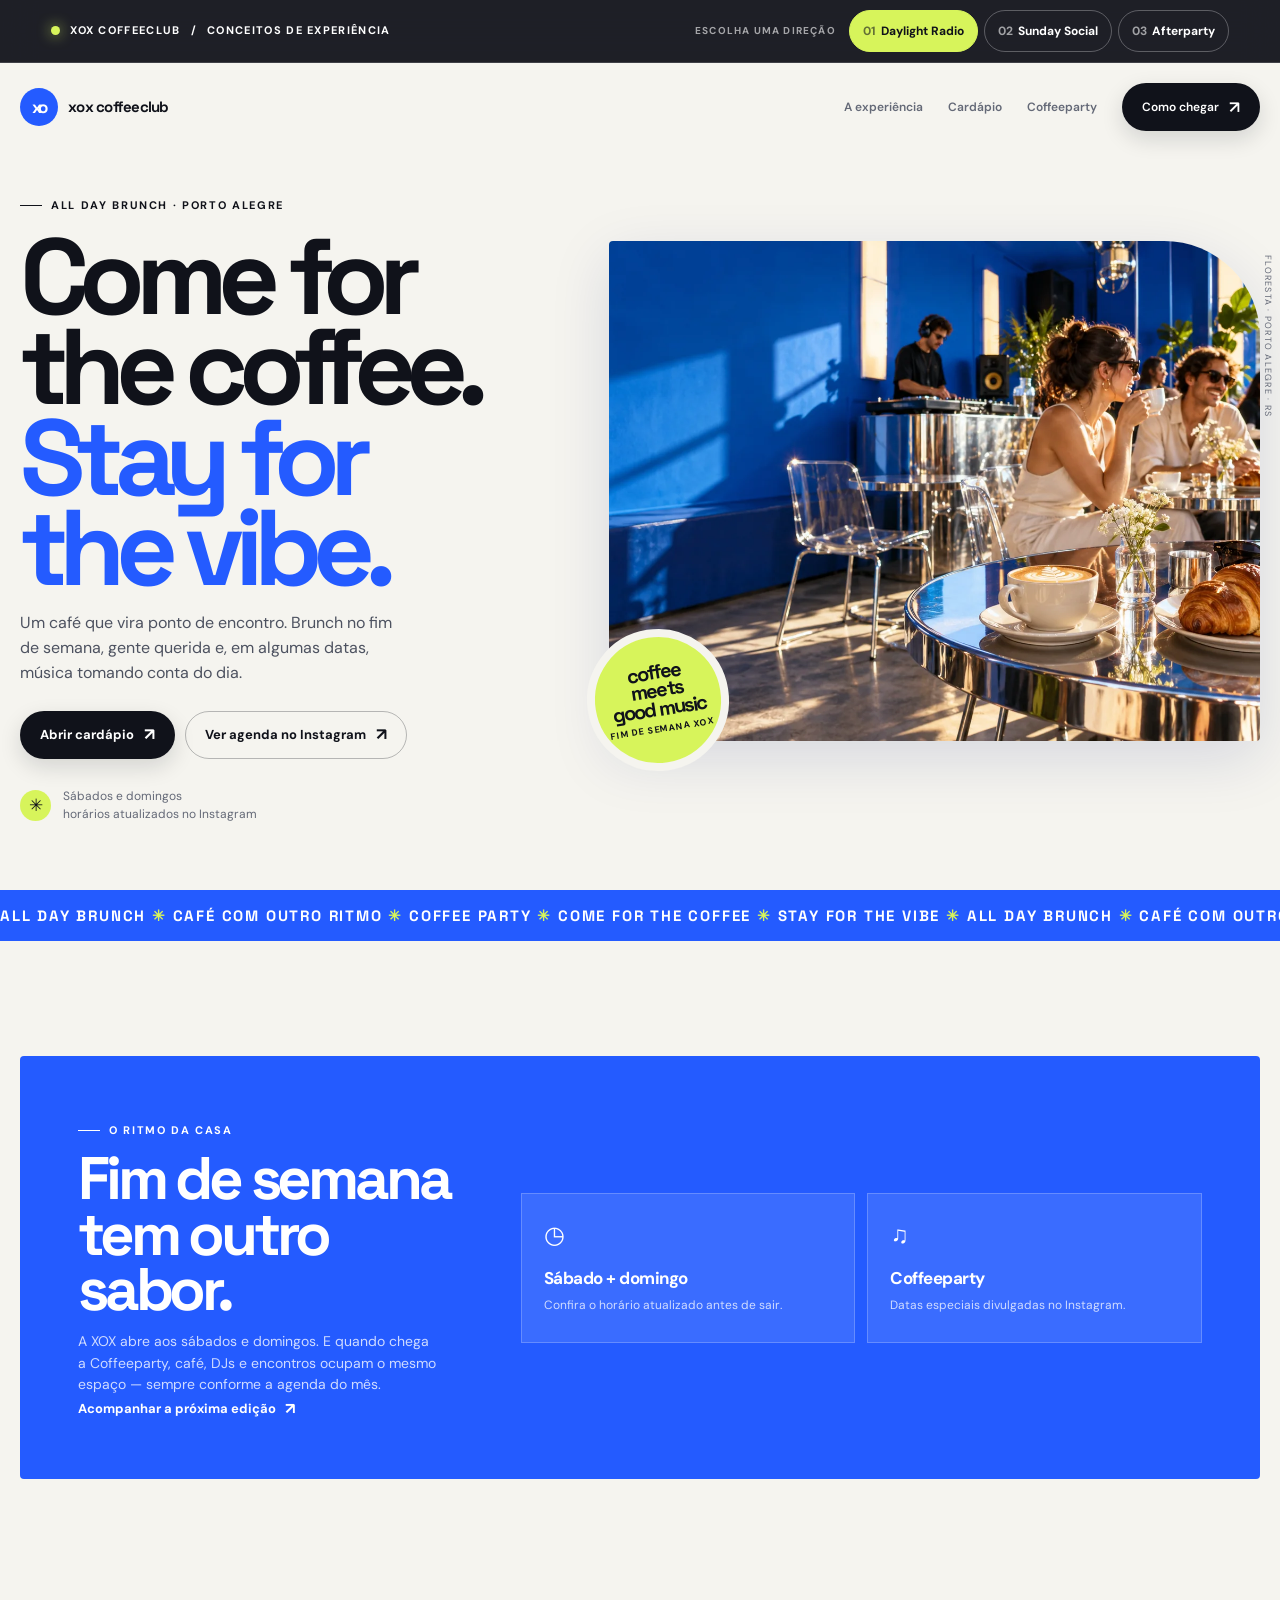
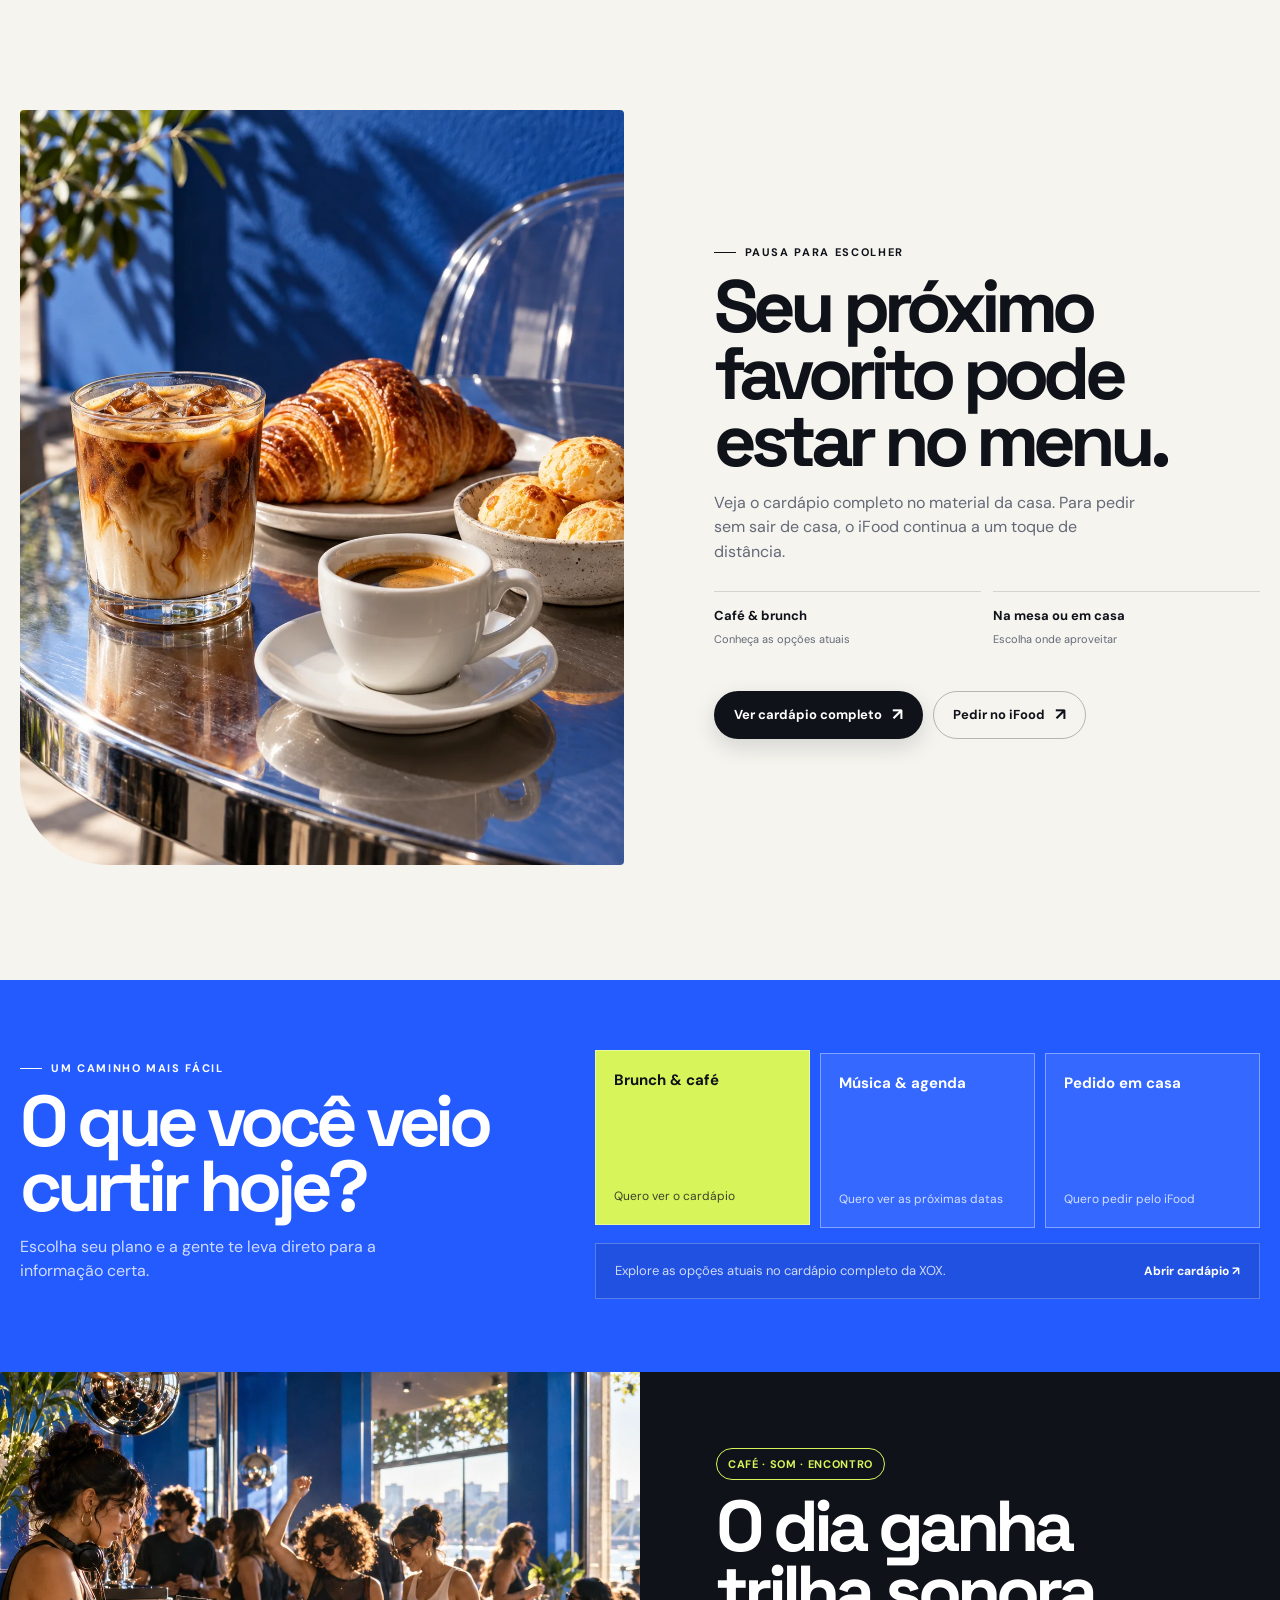
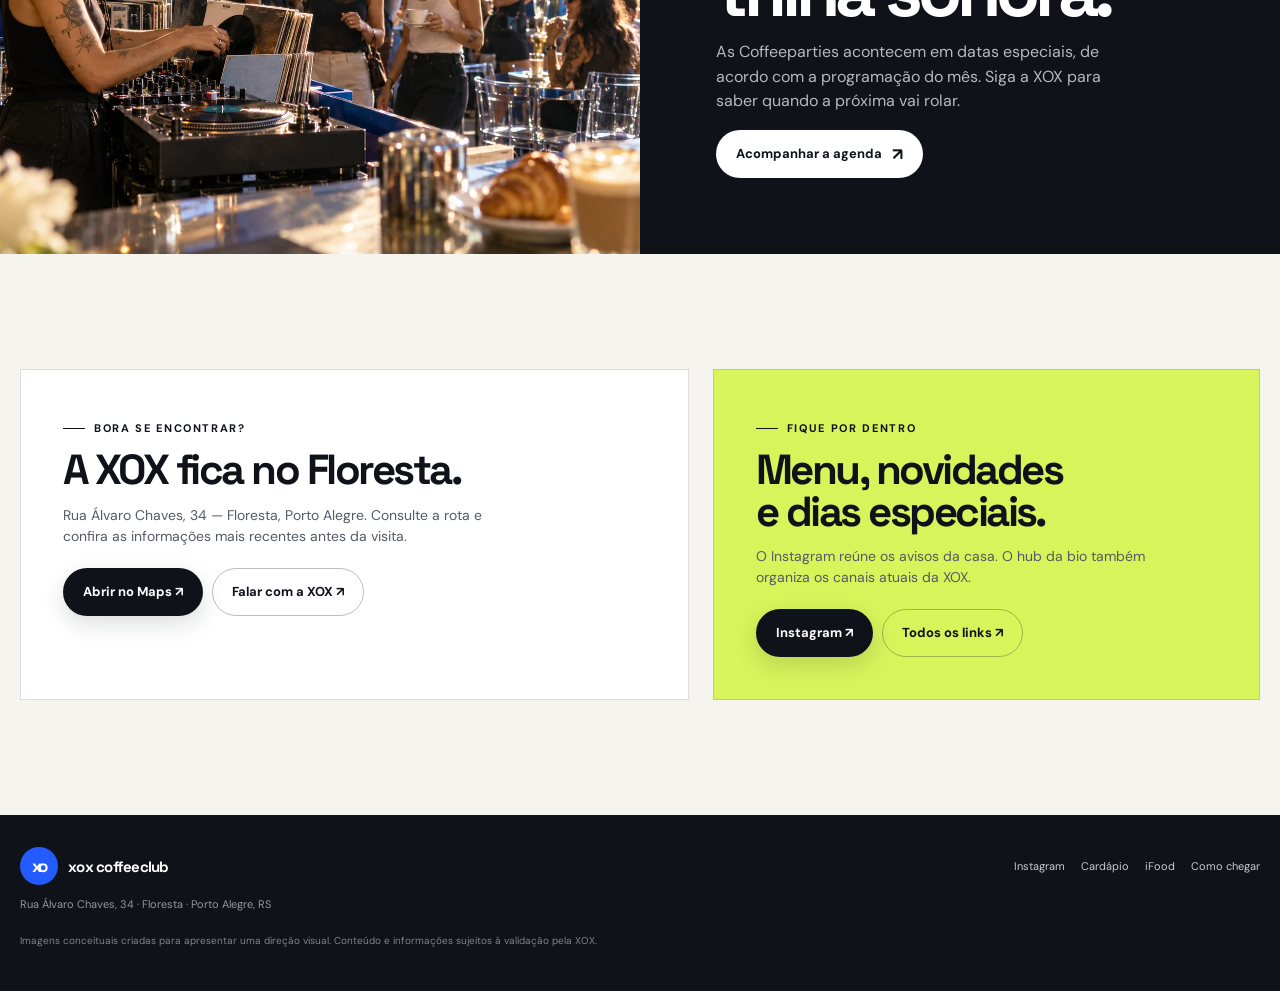
==== index.html @ 33d0fae4 "Build XOX Coffeeclub concept with three visual directions" ====
<!doctype html>
<html lang="pt-BR">
<head>
  <meta charset="utf-8">
  <meta name="viewport" content="width=device-width, initial-scale=1">
  <meta name="theme-color" content="#245bff">
  <meta name="description" content="XOX Coffeeclub — brunch de fim de semana, café e coffeeparties em Porto Alegre. Come for the coffee, stay for the vibe.">
  <title>XOX Coffeeclub — come for the coffee, stay for the vibe</title>
  <link rel="icon" href="assets/xox-mark.svg" type="image/svg+xml">
  <link rel="preconnect" href="https://fonts.googleapis.com">
  <link rel="preconnect" href="https://fonts.gstatic.com" crossorigin>
  <link href="https://fonts.googleapis.com/css2?family=Bebas+Neue&family=DM+Sans:wght@400;500;600;700&family=DM+Serif+Display:ital@0;1&family=Space+Grotesk:wght@400;500;600;700&display=swap" rel="stylesheet">
  <style>
    :root{color-scheme:light;--blue:#245bff;--blue-deep:#102c9f;--ink:#10121a;--paper:#f5f4ef;--white:#fff;--chrome:#c9cdd5;--lime:#d7f45b;--coral:#ff765e;--muted:#646977;--line:rgba(16,18,26,.14);--sans:"DM Sans",Arial,sans-serif;--display:"Space Grotesk",Arial,sans-serif;--serif:"DM Serif Display",Georgia,serif;--poster:"Bebas Neue",Impact,sans-serif;--ease:cubic-bezier(.2,.72,.2,1);--shadow:0 18px 60px rgba(14,34,113,.13)}
    *{box-sizing:border-box}html{scroll-behavior:smooth;scroll-padding-top:88px}body{margin:0;background:var(--paper);color:var(--ink);font-family:var(--sans);font-size:16px;line-height:1.55}a{color:inherit}button{font:inherit}img{display:block;max-width:100%}a,button{-webkit-tap-highlight-color:transparent}a:focus-visible,button:focus-visible{outline:3px solid var(--coral);outline-offset:4px}::selection{background:var(--lime);color:var(--ink)}
    .skip-link{position:fixed;z-index:1000;left:12px;top:12px;padding:12px 16px;background:var(--ink);color:#fff;transform:translateY(-160%)}.skip-link:focus{transform:none}
    .concept-bar{position:sticky;z-index:50;top:0;display:flex;align-items:center;justify-content:space-between;gap:12px;padding:10px clamp(14px,4vw,52px);background:rgba(16,18,26,.94);color:#fff;backdrop-filter:blur(16px);border-bottom:1px solid rgba(255,255,255,.15)}.concept-id{display:flex;align-items:center;gap:10px;font-size:11px;font-weight:700;letter-spacing:.12em;text-transform:uppercase;white-space:nowrap}.concept-dot{width:9px;height:9px;border-radius:50%;background:var(--lime);box-shadow:0 0 14px rgba(215,244,91,.8)}.switcher{display:flex;align-items:center;gap:6px}.switcher-label{margin-right:7px;color:rgba(255,255,255,.6);font-size:10px;font-weight:700;letter-spacing:.12em;text-transform:uppercase}.switcher button{min-height:42px;padding:0 13px;border:1px solid rgba(255,255,255,.28);border-radius:999px;background:transparent;color:#fff;font-size:12px;font-weight:700;cursor:pointer;transition:background .18s var(--ease),color .18s var(--ease),border-color .18s var(--ease),transform .18s var(--ease)}.switcher button:hover{transform:translateY(-1px);border-color:#fff}.switcher button[aria-pressed="true"]{background:var(--lime);border-color:var(--lime);color:var(--ink)}.switcher button .key{opacity:.58;margin-right:5px;font-variant-numeric:tabular-nums}.design-status{position:absolute;width:1px;height:1px;padding:0;margin:-1px;overflow:hidden;clip:rect(0,0,0,0);white-space:nowrap;border:0}
    .design{min-height:100vh;animation:designIn .48s var(--ease) both}.design[hidden]{display:none}.design.is-leaving{opacity:0;transform:translateY(8px);transition:opacity .16s ease,transform .16s ease}@keyframes designIn{from{opacity:0;transform:translateY(9px)}to{opacity:1;transform:translateY(0)}}
    .wrap{width:min(1240px,100% - 36px);margin-inline:auto}.eyebrow{display:inline-flex;align-items:center;gap:9px;font-size:11px;font-weight:700;letter-spacing:.15em;text-transform:uppercase}.eyebrow::before{content:"";width:22px;height:1px;background:currentColor}.pill{display:inline-flex;align-items:center;gap:8px;min-height:32px;padding:6px 11px;border:1px solid currentColor;border-radius:99px;font-size:11px;font-weight:700;letter-spacing:.06em;text-transform:uppercase}.btn{display:inline-flex;align-items:center;justify-content:center;gap:10px;min-height:48px;padding:0 19px;border:1px solid transparent;border-radius:99px;text-decoration:none;font-size:13px;font-weight:700;transition:transform .2s var(--ease),background .2s var(--ease),color .2s var(--ease),box-shadow .2s var(--ease)}.btn:hover{transform:translateY(-2px)}.btn-primary{background:var(--ink);color:#fff;box-shadow:0 8px 22px rgba(16,18,26,.14)}.btn-primary:hover{background:var(--blue);box-shadow:0 12px 26px rgba(36,91,255,.24)}.btn-light{background:var(--white);color:var(--ink)}.btn-outline{border-color:rgba(16,18,26,.28);background:transparent;color:var(--ink)}.arrow{font-size:17px;line-height:1;transition:transform .2s var(--ease)}.btn:hover .arrow{transform:translateX(4px)}.section-pad{padding-block:clamp(62px,9vw,116px)}.section-head{display:flex;align-items:end;justify-content:space-between;gap:24px;margin-bottom:30px}.section-head h2{max-width:720px;margin:10px 0 0;font-family:var(--display);font-size:clamp(34px,6vw,68px);line-height:.98;letter-spacing:-.06em}.section-head p{max-width:340px;margin:0;color:var(--muted);font-size:14px}.text-link{display:inline-flex;align-items:center;gap:9px;text-decoration:none;font-size:13px;font-weight:700}.text-link::after{content:"↗";font-size:16px;transition:transform .2s var(--ease)}.text-link:hover::after{transform:translate(2px,-2px)}
    /* Direction 01 — Daylight Radio: cobalt, editorial grid, light-as-stage. */
    .v1{--local-blue:#245bff;background:var(--paper)}.v1 .site-header{display:flex;align-items:center;justify-content:space-between;padding:20px 0}.brand-lockup{display:flex;align-items:center;gap:10px;text-decoration:none}.brand-symbol{display:grid;place-items:center;width:38px;height:38px;border-radius:50%;background:var(--blue);color:white;font-family:var(--display);font-size:17px;font-weight:700;letter-spacing:-.12em}.brand-name{font-family:var(--display);font-size:15px;font-weight:700;letter-spacing:-.05em}.site-nav{display:flex;align-items:center;gap:25px}.site-nav a{font-size:12px;font-weight:600;text-decoration:none;color:var(--muted)}.site-nav a:hover{color:var(--blue)}.site-nav .btn{color:white}.v1 .hero{display:grid;grid-template-columns:.88fr 1.12fr;align-items:center;gap:38px;padding:38px 0 66px}.v1 .hero-copy{position:relative;z-index:1}.v1 .hero h1{max-width:650px;margin:18px 0;font-family:var(--display);font-size:clamp(56px,8.4vw,112px);font-weight:700;line-height:.84;letter-spacing:-.09em}.v1 .hero h1 em{font-style:normal;color:var(--blue)}.v1 .hero-copy>p{max-width:390px;color:#4d5260;font-size:16px}.hero-actions{display:flex;flex-wrap:wrap;gap:10px;margin-top:25px}.hero-note{display:flex;align-items:center;gap:12px;margin-top:28px;color:var(--muted);font-size:12px}.hero-note .note-mark{display:grid;place-items:center;width:31px;height:31px;border-radius:50%;background:var(--lime);color:var(--ink);font-size:17px}.v1 .hero-visual{position:relative;min-height:530px}.v1 .hero-photo{position:absolute;inset:0 0 30px 22px;width:calc(100% - 22px);height:calc(100% - 30px);object-fit:cover;border-radius:4px 96px 4px 4px;box-shadow:var(--shadow)}.hero-stamp{position:absolute;left:0;bottom:0;display:grid;place-content:center;width:142px;height:142px;border:8px solid var(--paper);border-radius:50%;background:var(--lime);color:var(--ink);text-align:center;transform:rotate(-9deg)}.hero-stamp b{font-family:var(--display);font-size:20px;line-height:.92;letter-spacing:-.08em}.hero-stamp span{margin-top:5px;font-size:9px;font-weight:700;letter-spacing:.1em;text-transform:uppercase}.side-caption{position:absolute;right:-14px;top:14px;writing-mode:vertical-rl;color:var(--muted);font-size:9px;letter-spacing:.14em;text-transform:uppercase}.ticker{overflow:hidden;background:var(--blue);color:white}.ticker-track{display:flex;width:max-content;gap:28px;padding:14px 0;animation:ticker 28s linear infinite}.ticker-track span{font-family:var(--display);font-size:15px;font-weight:700;letter-spacing:.12em;text-transform:uppercase}.ticker-track i{color:var(--lime);font-style:normal}@keyframes ticker{to{transform:translateX(-50%)}}
    .v1 .weekend{display:grid;grid-template-columns:.75fr 1.25fr;gap:34px;align-items:center;background:var(--blue);color:#fff;border-radius:4px;padding:clamp(25px,5vw,58px)}.weekend h2{margin:12px 0;font-family:var(--display);font-size:clamp(34px,5vw,60px);line-height:.92;letter-spacing:-.07em}.weekend p{max-width:360px;margin-bottom:0;color:rgba(255,255,255,.78);font-size:14px}.weekend-info{display:grid;grid-template-columns:1fr 1fr;gap:12px}.info-tile{min-height:150px;padding:22px;background:rgba(255,255,255,.1);border:1px solid rgba(255,255,255,.22)}.info-tile .tile-icon{font-size:24px}.info-tile h3{margin:12px 0 5px;font-size:17px;letter-spacing:-.03em}.info-tile p{margin:0;color:rgba(255,255,255,.76);font-size:12px}.v1 .menu-feature{display:grid;grid-template-columns:1.05fr .95fr;gap:clamp(28px,7vw,90px);align-items:center}.menu-photo{width:100%;aspect-ratio:4/5;object-fit:cover;border-radius:4px 4px 4px 88px}.menu-copy h2{margin:12px 0;font-family:var(--display);font-size:clamp(40px,6vw,74px);line-height:.91;letter-spacing:-.08em}.menu-copy>p{max-width:435px;color:var(--muted)}.menu-points{display:grid;grid-template-columns:1fr 1fr;gap:12px;margin:26px 0}.menu-point{padding:14px 0;border-top:1px solid var(--line)}.menu-point b{display:block;font-size:13px}.menu-point span{font-size:11px;color:var(--muted)}.v1 .party-band{display:grid;grid-template-columns:1fr 1fr;background:var(--ink);color:#fff}.party-band img{width:100%;height:100%;min-height:380px;object-fit:cover}.party-copy{padding:clamp(28px,6vw,76px);align-self:center}.party-copy h2{margin:14px 0;font-family:var(--display);font-size:clamp(40px,6vw,72px);line-height:.9;letter-spacing:-.07em}.party-copy p{max-width:400px;color:rgba(255,255,255,.7)}.party-copy .pill{color:var(--lime)}.visit-block{display:grid;grid-template-columns:1.1fr .9fr;gap:24px;align-items:stretch}.visit-card{padding:clamp(24px,4vw,42px);background:#fff;border:1px solid var(--line)}.visit-card.blue{background:var(--lime)}.visit-card h3{margin:12px 0;font-family:var(--display);font-size:clamp(28px,4vw,42px);line-height:.98;letter-spacing:-.06em}.visit-card p{max-width:440px;color:#555a66;font-size:14px}.visit-actions{display:flex;flex-wrap:wrap;gap:9px;margin-top:20px}.v1 .footer{padding:32px 0;background:var(--ink);color:#fff}.footer-row{display:flex;align-items:center;justify-content:space-between;gap:18px}.footer-meta{color:rgba(255,255,255,.56);font-size:11px}.footer-links{display:flex;flex-wrap:wrap;gap:16px}.footer-links a{font-size:11px;color:rgba(255,255,255,.78);text-decoration:none}.concept-note{margin-top:20px;color:rgba(255,255,255,.48);font-size:10px}
    /* Direction 02 — Sunday Social: soft editorial journal, hospitality first. */
    .v2{background:#f7f3e9;color:#201b17}.v2 .site-header{display:flex;align-items:center;justify-content:space-between;padding:20px 0;border-bottom:1px solid rgba(32,27,23,.17)}.v2 .brand-symbol{border-radius:10px;background:#e3e5ff;color:#233bb5}.v2 .brand-name{font-family:var(--serif);font-size:19px;font-weight:400;letter-spacing:-.03em}.v2 .site-nav a{color:#635d55}.v2 .site-nav .btn{color:#fff}.v2 .hero{position:relative;display:grid;grid-template-columns:.72fr 1.28fr;gap:35px;align-items:center;padding:54px 0 85px}.v2 .hero h1{max-width:570px;margin:18px 0;font-family:var(--serif);font-size:clamp(57px,8vw,106px);font-weight:400;line-height:.88;letter-spacing:-.065em}.v2 .hero h1 em{color:#3159e8;font-weight:400}.v2 .hero-copy>p{max-width:360px;color:#645f59;font-size:15px}.v2 .hero-visual{position:relative;padding:0 14px 20px 0}.v2 .hero-photo{width:100%;height:min(60vw,610px);min-height:390px;object-fit:cover;border-radius:48% 48% 3px 3px}.v2 .hero-stamp{left:auto;right:-5px;bottom:0;width:128px;height:128px;border:7px solid #f7f3e9;background:#ffad83;transform:rotate(8deg)}.v2 .side-caption{right:auto;left:-17px;top:70px;color:#615c57}.v2 .hero-note .note-mark{background:#d9e3ff}.v2 .journal-rule{border-top:1px solid rgba(32,27,23,.17);border-bottom:1px solid rgba(32,27,23,.17);padding:14px 0;color:#5b554d;font-family:var(--serif);font-size:18px;text-align:center}.v2 .journal-rule em{color:#3159e8}.v2 .weekend{position:relative;display:grid;grid-template-columns:.8fr 1.2fr;gap:30px;align-items:start;background:#e3e5ff;color:#201b17;border-radius:160px 4px 4px 4px;padding:clamp(30px,5vw,60px)}.v2 .weekend h2{margin:13px 0;font-family:var(--serif);font-size:clamp(36px,5vw,57px);font-weight:400;line-height:.96;letter-spacing:-.06em}.v2 .weekend p{max-width:350px;color:#5e5a67}.v2 .weekend-info{gap:0}.v2 .info-tile{min-height:144px;background:transparent;border:0;border-left:1px solid rgba(32,27,23,.2);border-radius:0}.v2 .info-tile h3{font-family:var(--serif);font-size:20px;font-weight:400}.v2 .info-tile p{color:#5e5a67}.v2 .menu-feature{display:grid;grid-template-columns:.85fr 1.15fr;gap:clamp(28px,7vw,100px);align-items:center}.v2 .menu-photo{order:2;aspect-ratio:1/1;border-radius:50% 50% 4px 4px}.v2 .menu-copy{order:1}.v2 .menu-copy h2{font-family:var(--serif);font-size:clamp(45px,6vw,76px);font-weight:400;line-height:.94;letter-spacing:-.07em}.v2 .menu-point{border-color:rgba(32,27,23,.2)}.v2 .party-band{display:grid;grid-template-columns:1.1fr .9fr;background:#ffd7c3;color:#201b17}.v2 .party-band img{min-height:390px}.v2 .party-copy{padding:clamp(28px,6vw,68px);align-self:center}.v2 .party-copy h2{font-family:var(--serif);font-size:clamp(42px,6vw,70px);font-weight:400;line-height:.91;letter-spacing:-.07em}.v2 .party-copy p{color:#5e524b}.v2 .party-copy .pill{color:#20202a}.v2 .visit-card{background:#fffdf8;border-radius:3px 80px 3px 3px}.v2 .visit-card.blue{background:#dce6ff;border-radius:80px 3px 3px 3px}.v2 .visit-card h3{font-family:var(--serif);font-size:clamp(31px,4vw,45px);font-weight:400;line-height:.98}.v2 .visit-card p{color:#625e58}.v2 .btn-primary{background:#243fbf}.v2 .btn-primary:hover{background:#172d98}.v2 .footer{padding:32px 0;background:#201b17;color:#fff}
    /* Direction 03 — Coffee Afterparty: oversized type, poster grid, chrome night. */
    .v3{background:#10121a;color:#f5f4ef}.v3 .site-header{display:flex;align-items:center;justify-content:space-between;padding:20px 0;border-bottom:1px solid rgba(255,255,255,.19)}.v3 .brand-symbol{background:var(--lime);color:var(--ink);border-radius:0;font-family:var(--poster);font-size:21px}.v3 .brand-name{font-family:var(--poster);font-size:20px;letter-spacing:.04em}.v3 .site-nav a{color:rgba(255,255,255,.65)}.v3 .site-nav .btn{color:#10121a}.v3 .btn-primary{background:var(--lime);color:var(--ink)}.v3 .btn-primary:hover{background:#fff}.v3 .btn-outline{color:#fff;border-color:rgba(255,255,255,.45)}.v3 .hero{position:relative;display:grid;grid-template-columns:1fr 1fr;min-height:670px;align-items:stretch;padding:42px 0 54px}.v3 .hero-copy{position:relative;z-index:2;display:flex;flex-direction:column;justify-content:center;padding:24px 0}.v3 .hero h1{max-width:740px;margin:18px -90px 16px 0;font-family:var(--poster);font-size:clamp(90px,15vw,198px);font-weight:400;line-height:.72;letter-spacing:-.035em}.v3 .hero h1 em{color:var(--lime);font-style:normal}.v3 .hero-copy>p{max-width:375px;color:rgba(255,255,255,.68)}.v3 .hero-visual{position:relative;min-height:540px}.v3 .hero-photo{position:absolute;inset:0;width:100%;height:100%;object-fit:cover;clip-path:polygon(14% 0,100% 0,100% 100%,0 87%)}.v3 .hero-stamp{left:auto;right:-4px;bottom:5px;width:132px;height:132px;border:7px solid var(--ink);border-radius:0;background:var(--coral);transform:rotate(8deg)}.v3 .hero-stamp b{font-family:var(--poster);font-size:25px;letter-spacing:.02em}.v3 .hero-note{color:rgba(255,255,255,.55)}.v3 .hero-note .note-mark{border-radius:0;background:var(--lime)}.v3 .side-caption{right:4px;color:rgba(255,255,255,.68)}.v3 .poster-strip{overflow:hidden;padding:12px 0;background:var(--lime);color:var(--ink);transform:rotate(-1deg) scale(1.01)}.v3 .poster-strip div{display:flex;align-items:center;justify-content:space-around;gap:24px;min-width:900px;font-family:var(--poster);font-size:21px;letter-spacing:.08em;text-transform:uppercase}.v3 .poster-strip span::after{content:"✳";margin-left:24px;color:var(--blue)}.v3 .weekend{display:grid;grid-template-columns:.8fr 1.2fr;gap:30px;align-items:start;border:1px solid rgba(255,255,255,.24);padding:clamp(25px,5vw,56px)}.v3 .weekend h2{margin:12px 0;font-family:var(--poster);font-size:clamp(47px,7vw,82px);line-height:.83;letter-spacing:.01em}.v3 .weekend p{max-width:360px;color:rgba(255,255,255,.62)}.v3 .weekend-info{gap:0}.v3 .info-tile{background:transparent;border:0;border-left:1px solid rgba(255,255,255,.25);border-radius:0}.v3 .info-tile h3{font-family:var(--poster);font-size:25px;letter-spacing:.03em}.v3 .info-tile p{color:rgba(255,255,255,.58)}.v3 .section-head p{color:rgba(255,255,255,.58)}.v3 .section-head h2{font-family:var(--poster);font-size:clamp(48px,8vw,92px);font-weight:400;line-height:.84;letter-spacing:.01em}.v3 .menu-feature{display:grid;grid-template-columns:1fr 1fr;gap:30px;align-items:center}.v3 .menu-photo{aspect-ratio:1/1;object-fit:cover;border:1px solid rgba(255,255,255,.25);border-radius:0}.v3 .menu-copy h2{font-family:var(--poster);font-size:clamp(55px,8vw,96px);font-weight:400;line-height:.82;letter-spacing:.01em}.v3 .menu-copy>p{color:rgba(255,255,255,.62)}.v3 .menu-point{border-color:rgba(255,255,255,.22)}.v3 .menu-point span{color:rgba(255,255,255,.5)}.v3 .party-band{display:grid;grid-template-columns:1fr 1fr;border-block:1px solid rgba(255,255,255,.22);background:#181b25}.v3 .party-band img{min-height:420px}.v3 .party-copy h2{font-family:var(--poster);font-size:clamp(56px,8vw,96px);font-weight:400;line-height:.8;letter-spacing:.01em}.v3 .party-copy p{color:rgba(255,255,255,.62)}.v3 .party-copy .pill{color:var(--lime)}.v3 .visit-card{background:#1a1d27;border:1px solid rgba(255,255,255,.25)}.v3 .visit-card.blue{background:var(--blue);border-color:var(--blue)}.v3 .visit-card h3{font-family:var(--poster);font-size:clamp(38px,5vw,58px);font-weight:400;line-height:.85;letter-spacing:.01em}.v3 .visit-card p{color:rgba(255,255,255,.7)}.v3 .footer{padding:32px 0;background:#08090d;color:#fff}
    .experience{position:relative;overflow:hidden;background:var(--blue);color:#fff}.experience-inner{display:grid;grid-template-columns:.9fr 1.1fr;gap:30px;align-items:center;padding:clamp(35px,6vw,72px) 0}.experience h2{margin:12px 0;font-family:var(--display);font-size:clamp(38px,6vw,72px);line-height:.9;letter-spacing:-.07em}.experience p{max-width:400px;color:rgba(255,255,255,.78)}.experience-options{display:grid;grid-template-columns:repeat(3,1fr);gap:10px}.experience-option{display:flex;flex-direction:column;justify-content:space-between;min-height:175px;padding:18px;border:1px solid rgba(255,255,255,.38);background:rgba(255,255,255,.08);color:#fff;text-align:left;cursor:pointer;transition:background .18s ease,transform .18s ease}.experience-option:hover,.experience-option[aria-pressed="true"]{background:var(--lime);color:var(--ink);transform:translateY(-3px)}.experience-option b{font-size:15px}.experience-option span{font-size:12px;opacity:.78}.experience-result{display:flex;align-items:center;justify-content:space-between;gap:18px;grid-column:1/-1;margin-top:5px;padding:17px 19px;background:rgba(16,18,26,.13);border:1px solid rgba(255,255,255,.25)}.experience-result p{margin:0;font-size:13px}.experience-result a{flex:none;color:#fff;font-size:12px;font-weight:700;text-decoration:none}.experience-result a:hover{text-decoration:underline}.v2 .experience{background:#e3e5ff;color:#201b17}.v2 .experience p{color:#5e5a67}.v2 .experience-option{border-color:rgba(32,27,23,.25);background:rgba(255,255,255,.34);color:#201b17}.v2 .experience-option:hover,.v2 .experience-option[aria-pressed="true"]{background:#3159e8;color:#fff}.v2 .experience-result{background:rgba(49,89,232,.08);border-color:rgba(32,27,23,.18)}.v2 .experience-result a{color:#243fbf}.v3 .experience{background:#245bff}.v3 .experience h2{font-family:var(--poster);font-size:clamp(50px,8vw,90px);font-weight:400;line-height:.84;letter-spacing:.01em}.v3 .experience-option{border-radius:0}.v3 .experience-option b{font-family:var(--poster);font-size:21px;font-weight:400;letter-spacing:.04em}
    .v2 .section-head h2{font-family:var(--serif);font-weight:400;letter-spacing:-.05em}.v2 .eyebrow{letter-spacing:.11em}.v2 .footer-meta{color:rgba(255,255,255,.56)}
    @media(max-width:900px){.v1 .hero,.v2 .hero{grid-template-columns:1fr 1fr;gap:20px}.v1 .hero-visual{min-height:440px}.v2 .hero-visual{min-height:420px}.v3 .hero{min-height:580px}.v3 .hero-visual{min-height:470px}.v3 .hero h1{font-size:clamp(82px,14vw,140px);margin-right:-65px}.experience-inner{grid-template-columns:1fr}.experience-options{max-width:760px}.visit-block{grid-template-columns:1fr 1fr}}
    @media(max-width:680px){.concept-bar{align-items:flex-start;flex-direction:column;padding:10px 14px;gap:8px}.concept-id{font-size:9px}.switcher{width:100%;justify-content:space-between;gap:5px}.switcher-label{display:none}.switcher button{flex:1;min-height:40px;padding:0 7px;font-size:11px}.switcher button .key{display:none}.wrap{width:min(100% - 30px,520px)}.site-header{gap:12px}.site-nav{gap:12px}.site-nav a:not(.btn){display:none}.site-nav .btn{min-height:42px;padding:0 13px;font-size:11px}.brand-symbol{width:34px;height:34px}.brand-name{font-size:13px}.v1 .hero,.v2 .hero{grid-template-columns:1fr;padding:30px 0 50px}.v1 .hero h1{font-size:clamp(63px,18vw,94px)}.v1 .hero-visual{min-height:360px}.v1 .hero-photo{left:12px;width:calc(100% - 12px);border-top-right-radius:70px}.v1 .hero-stamp{width:116px;height:116px}.v1 .hero-stamp b{font-size:17px}.v1 .side-caption{right:-4px}.hero-actions .btn{flex:1}.v2 .hero h1{font-size:clamp(65px,18vw,91px)}.v2 .hero-visual{min-height:350px;padding-right:6px}.v2 .hero-photo{height:350px;min-height:0}.v2 .side-caption{left:-8px}.section-head{align-items:flex-start;flex-direction:column;margin-bottom:23px}.section-head p{font-size:13px}.section-pad{padding-block:62px}.v1 .weekend,.v2 .weekend,.v3 .weekend{grid-template-columns:1fr;gap:20px;padding:26px}.weekend-info{grid-template-columns:1fr 1fr}.info-tile{min-height:136px;padding:15px}.info-tile h3{font-size:15px}.info-tile p{font-size:11px}.v2 .weekend{border-radius:64px 3px 3px 3px}.v1 .menu-feature,.v2 .menu-feature,.v3 .menu-feature{grid-template-columns:1fr;gap:24px}.v1 .menu-photo,.v2 .menu-photo,.v3 .menu-photo{order:0;width:100%;aspect-ratio:1.18/1;border-radius:4px 4px 4px 50px}.v2 .menu-photo{border-radius:50% 50% 4px 4px}.v1 .menu-copy,.v2 .menu-copy{order:1}.menu-points{gap:8px}.v1 .party-band,.v2 .party-band,.v3 .party-band{grid-template-columns:1fr}.party-band img{min-height:270px;max-height:340px;order:0}.party-copy{padding:28px 22px 36px}.visit-block{grid-template-columns:1fr}.visit-card{padding:24px}.experience-options{grid-template-columns:1fr}.experience-option{min-height:105px}.experience-result{align-items:flex-start;flex-direction:column}.v3 .hero{grid-template-columns:1fr;min-height:0;padding:22px 0 48px}.v3 .hero-copy{padding:24px 0 0}.v3 .hero h1{font-size:clamp(94px,25vw,152px);margin:12px 0 12px}.v3 .hero-visual{min-height:360px}.v3 .hero-photo{clip-path:polygon(9% 0,100% 0,100% 100%,0 90%)}.v3 .hero-stamp{right:0}.v3 .poster-strip div{font-size:18px}.footer-row{align-items:flex-start;flex-direction:column}.footer-links{gap:13px}.v3 .section-head h2{font-size:clamp(53px,17vw,82px)}}
    @media(max-width:380px){.switcher button{font-size:10px}.v1 .hero h1{font-size:60px}.v2 .hero h1{font-size:61px}.v3 .hero h1{font-size:88px}.weekend-info{grid-template-columns:1fr}.info-tile{min-height:0}.hero-actions{flex-direction:column}.hero-actions .btn{width:100%}}
    @media(prefers-reduced-motion:reduce){*,*::before,*::after{scroll-behavior:auto!important;animation-duration:.01ms!important;animation-iteration-count:1!important;transition-duration:.01ms!important}.ticker-track{animation:none}.design{animation:none}}
  </style>
</head>
<body>
  <a class="skip-link" href="#conteudo">Pular para o conteúdo</a>
  <div class="concept-bar" aria-label="Seletor de proposta visual">
    <div class="concept-id"><span class="concept-dot" aria-hidden="true"></span> XOX coffeeclub <span aria-hidden="true">/</span> conceitos de experiência</div>
    <div class="switcher" role="group" aria-label="Trocar design do site">
      <span class="switcher-label">Escolha uma direção</span>
      <button type="button" data-go="v1" aria-pressed="true"><span class="key">01</span>Daylight Radio</button>
      <button type="button" data-go="v2" aria-pressed="false"><span class="key">02</span>Sunday Social</button>
      <button type="button" data-go="v3" aria-pressed="false"><span class="key">03</span>Afterparty</button>
    </div>
    <span class="design-status" aria-live="polite" aria-atomic="true"></span>
  </div>

  <main id="conteudo">
    <article class="design v1" id="v1" aria-label="Conceito Daylight Radio">
      <div class="wrap">
        <header class="site-header">
          <a class="brand-lockup" href="#v1" aria-label="XOX Coffeeclub, início"><span class="brand-symbol" aria-hidden="true">xo</span><span class="brand-name">xox coffeeclub</span></a>
          <nav class="site-nav" aria-label="Navegação principal"><a href="#experiencia-v1">A experiência</a><a href="#menu-v1">Cardápio</a><a href="#agenda-v1">Coffeeparty</a><a class="btn btn-primary" href="https://www.google.com/maps/search/?api=1&query=Xox+Coffeeclub+R.+%C3%81lvaro+Chaves+34+Porto+Alegre" target="_blank" rel="noopener noreferrer">Como chegar <span class="arrow" aria-hidden="true">↗</span></a></nav>
        </header>
        <section class="hero" aria-labelledby="v1-title">
          <div class="hero-copy"><span class="eyebrow">all day brunch · Porto Alegre</span><h1 id="v1-title">Come for<br>the coffee.<br><em>Stay for<br>the vibe.</em></h1><p>Um café que vira ponto de encontro. Brunch no fim de semana, gente querida e, em algumas datas, música tomando conta do dia.</p><div class="hero-actions"><a class="btn btn-primary" href="https://drive.google.com/file/d/1HCCGktYftEY3dqmyj49eFKGU0VGF2S8l/view?usp=drive_link" target="_blank" rel="noopener noreferrer">Abrir cardápio <span class="arrow" aria-hidden="true">↗</span></a><a class="btn btn-outline" href="https://www.instagram.com/xoxcoffeeclub/" target="_blank" rel="noopener noreferrer">Ver agenda no Instagram <span class="arrow" aria-hidden="true">↗</span></a></div><div class="hero-note"><span class="note-mark" aria-hidden="true">✳</span><span>Sábados e domingos<br>horários atualizados no Instagram</span></div></div>
          <div class="hero-visual"><img class="hero-photo" src="assets/xox-daylight-cafe.webp" alt="Imagem conceitual de um café iluminado, com parede azul, mesa espelhada e café servido" fetchpriority="high"><div class="hero-stamp"><b>coffee<br>meets<br>good music</b><span>fim de semana XOX</span></div><span class="side-caption">Floresta · Porto Alegre · RS</span></div>
        </section>
      </div>
      <div class="ticker" aria-label="Café, brunch e música durante o dia"><div class="ticker-track" aria-hidden="true"><span>all day brunch <i>✳</i> café com outro ritmo <i>✳</i> coffee party <i>✳</i> come for the coffee <i>✳</i> stay for the vibe <i>✳</i> all day brunch <i>✳</i> café com outro ritmo <i>✳</i> coffee party <i>✳</i> come for the coffee <i>✳</i> stay for the vibe <i>✳</i></span></div></div>
      <section class="section-pad" id="experiencia-v1"><div class="wrap weekend"><div><span class="eyebrow">o ritmo da casa</span><h2>Fim de semana<br>tem outro sabor.</h2><p>A XOX abre aos sábados e domingos. E quando chega a Coffeeparty, café, DJs e encontros ocupam o mesmo espaço — sempre conforme a agenda do mês.</p><a class="text-link" href="https://www.instagram.com/xoxcoffeeclub/" target="_blank" rel="noopener noreferrer">Acompanhar a próxima edição</a></div><div class="weekend-info"><div class="info-tile"><span class="tile-icon" aria-hidden="true">◷</span><h3>Sábado + domingo</h3><p>Confira o horário atualizado antes de sair.</p></div><div class="info-tile"><span class="tile-icon" aria-hidden="true">♫</span><h3>Coffeeparty</h3><p>Datas especiais divulgadas no Instagram.</p></div></div></div></section>
      <section class="section-pad" id="menu-v1"><div class="wrap menu-feature"><img class="menu-photo" src="assets/xox-brunch-detail.webp" alt="Imagem conceitual de café, croissant e pão de queijo sobre uma mesa cromada" loading="lazy"><div class="menu-copy"><span class="eyebrow">pausa para escolher</span><h2>Seu próximo<br>favorito pode<br>estar no menu.</h2><p>Veja o cardápio completo no material da casa. Para pedir sem sair de casa, o iFood continua a um toque de distância.</p><div class="menu-points"><div class="menu-point"><b>Café & brunch</b><span>Conheça as opções atuais</span></div><div class="menu-point"><b>Na mesa ou em casa</b><span>Escolha onde aproveitar</span></div></div><div class="hero-actions"><a class="btn btn-primary" href="https://drive.google.com/file/d/1HCCGktYftEY3dqmyj49eFKGU0VGF2S8l/view?usp=drive_link" target="_blank" rel="noopener noreferrer">Ver cardápio completo <span class="arrow" aria-hidden="true">↗</span></a><a class="btn btn-outline" href="https://www.ifood.com.br/delivery/porto-alegre-rs/xox-coffeeclub-floresta/fa80816a-323a-4dc0-9d6d-e260d02aa68b?utm_medium=share" target="_blank" rel="noopener noreferrer">Pedir no iFood <span class="arrow" aria-hidden="true">↗</span></a></div></div></div></section>
      <section class="experience" aria-labelledby="mood-v1"><div class="wrap experience-inner"><div><span class="eyebrow">um caminho mais fácil</span><h2 id="mood-v1">O que você veio<br>curtir hoje?</h2><p>Escolha seu plano e a gente te leva direto para a informação certa.</p></div><div class="experience-options" data-choices><button class="experience-option" type="button" aria-pressed="true" data-choice="brunch"><b>Brunch & café</b><span>Quero ver o cardápio</span></button><button class="experience-option" type="button" aria-pressed="false" data-choice="agenda"><b>Música & agenda</b><span>Quero ver as próximas datas</span></button><button class="experience-option" type="button" aria-pressed="false" data-choice="delivery"><b>Pedido em casa</b><span>Quero pedir pelo iFood</span></button><div class="experience-result" aria-live="polite"><p data-result>Explore as opções atuais no cardápio completo da XOX.</p><a data-result-link href="https://drive.google.com/file/d/1HCCGktYftEY3dqmyj49eFKGU0VGF2S8l/view?usp=drive_link" target="_blank" rel="noopener noreferrer">Abrir cardápio ↗</a></div></div></div></section>
      <section class="party-band" id="agenda-v1"><img src="assets/xox-coffee-party.webp" alt="Imagem conceitual de uma DJ tocando durante o dia em um café azul cheio de pessoas" loading="lazy"><div class="party-copy"><span class="pill">café · som · encontro</span><h2>O dia ganha<br>trilha sonora.</h2><p>As Coffeeparties acontecem em datas especiais, de acordo com a programação do mês. Siga a XOX para saber quando a próxima vai rolar.</p><a class="btn btn-light" href="https://www.instagram.com/xoxcoffeeclub/" target="_blank" rel="noopener noreferrer">Acompanhar a agenda <span class="arrow" aria-hidden="true">↗</span></a></div></section>
      <section class="section-pad"><div class="wrap visit-block"><div class="visit-card"><span class="eyebrow">bora se encontrar?</span><h3>A XOX fica no Floresta.</h3><p>Rua Álvaro Chaves, 34 — Floresta, Porto Alegre. Consulte a rota e confira as informações mais recentes antes da visita.</p><div class="visit-actions"><a class="btn btn-primary" href="https://www.google.com/maps/search/?api=1&query=Xox+Coffeeclub+R.+%C3%81lvaro+Chaves+34+Porto+Alegre" target="_blank" rel="noopener noreferrer">Abrir no Maps ↗</a><a class="btn btn-outline" href="https://wa.me/555131912425" target="_blank" rel="noopener noreferrer">Falar com a XOX ↗</a></div></div><div class="visit-card blue"><span class="eyebrow">fique por dentro</span><h3>Menu, novidades<br>e dias especiais.</h3><p>O Instagram reúne os avisos da casa. O hub da bio também organiza os canais atuais da XOX.</p><div class="visit-actions"><a class="btn btn-primary" href="https://www.instagram.com/xoxcoffeeclub/" target="_blank" rel="noopener noreferrer">Instagram ↗</a><a class="btn btn-outline" href="https://xox.keepo.bio/" target="_blank" rel="noopener noreferrer">Todos os links ↗</a></div></div></div></section>
      <footer class="footer"><div class="wrap"><div class="footer-row"><a class="brand-lockup" href="#v1" aria-label="XOX Coffeeclub, voltar ao início"><span class="brand-symbol" aria-hidden="true">xo</span><span class="brand-name">xox coffeeclub</span></a><div class="footer-links"><a href="https://www.instagram.com/xoxcoffeeclub/" target="_blank" rel="noopener noreferrer">Instagram</a><a href="https://drive.google.com/file/d/1HCCGktYftEY3dqmyj49eFKGU0VGF2S8l/view?usp=drive_link" target="_blank" rel="noopener noreferrer">Cardápio</a><a href="https://www.ifood.com.br/delivery/porto-alegre-rs/xox-coffeeclub-floresta/fa80816a-323a-4dc0-9d6d-e260d02aa68b?utm_medium=share" target="_blank" rel="noopener noreferrer">iFood</a><a href="https://www.google.com/maps/search/?api=1&query=Xox+Coffeeclub+R.+%C3%81lvaro+Chaves+34+Porto+Alegre" target="_blank" rel="noopener noreferrer">Como chegar</a></div></div><p class="footer-meta">Rua Álvaro Chaves, 34 · Floresta · Porto Alegre, RS</p><p class="concept-note">Imagens conceituais criadas para apresentar uma direção visual. Conteúdo e informações sujeitos à validação pela XOX.</p></div></footer>
    </article>

    <article class="design v2" id="v2" aria-label="Conceito Sunday Social" hidden>
      <div class="wrap"><header class="site-header"><a class="brand-lockup" href="#v2" aria-label="XOX Coffeeclub, início"><span class="brand-symbol" aria-hidden="true">xo</span><span class="brand-name">xox coffeeclub</span></a><nav class="site-nav" aria-label="Navegação principal"><a href="#experiencia-v2">O fim de semana</a><a href="#menu-v2">Cardápio</a><a href="#agenda-v2">Coffeeparty</a><a class="btn btn-primary" href="https://www.google.com/maps/search/?api=1&query=Xox+Coffeeclub+R.+%C3%81lvaro+Chaves+34+Porto+Alegre" target="_blank" rel="noopener noreferrer">Encontrar a casa ↗</a></nav></header>
        <section class="hero" aria-labelledby="v2-title"><div class="hero-copy"><span class="eyebrow">um convite para desacelerar</span><h1 id="v2-title">O fim de semana tem <em>endereço.</em></h1><p>Brunch, café e encontros sem pressa — com música em algumas datas. Bem-vindo à XOX.</p><div class="hero-actions"><a class="btn btn-primary" href="https://drive.google.com/file/d/1HCCGktYftEY3dqmyj49eFKGU0VGF2S8l/view?usp=drive_link" target="_blank" rel="noopener noreferrer">Conhecer o menu ↗</a><a class="btn btn-outline" href="https://www.instagram.com/xoxcoffeeclub/" target="_blank" rel="noopener noreferrer">Ver o Instagram ↗</a></div><div class="hero-note"><span class="note-mark" aria-hidden="true">✳</span><span>Sábado + domingo<br>agenda do mês no Instagram</span></div></div><div class="hero-visual"><img class="hero-photo" src="assets/xox-daylight-cafe.webp" alt="Imagem conceitual do ambiente da XOX com luz do dia, café e paredes azuis" fetchpriority="high"><div class="hero-stamp"><b>the<br>weekend<br>table</b><span>feito pra compartilhar</span></div><span class="side-caption">um lugar para ficar mais um pouco</span></div></section>
      </div><div class="journal-rule">come for the coffee <em>·</em> stay for the vibe <em>·</em> volte quando quiser</div>
      <section class="section-pad" id="experiencia-v2"><div class="wrap weekend"><div><span class="eyebrow">a casa aos finais de semana</span><h2>Um encontro que<br>vira tradição.</h2><p>A XOX abre aos sábados e domingos. Em datas especiais, a Coffeeparty traz DJs e uma programação que a casa anuncia mês a mês.</p><a class="text-link" href="https://www.instagram.com/xoxcoffeeclub/" target="_blank" rel="noopener noreferrer">Veja as novidades da casa</a></div><div class="weekend-info"><div class="info-tile"><span class="tile-icon" aria-hidden="true">◷</span><h3>Quando visitar</h3><p>Sábados e domingos. Confira o horário mais recente no Instagram.</p></div><div class="info-tile"><span class="tile-icon" aria-hidden="true">♫</span><h3>Quando tem som</h3><p>A agenda especial é divulgada semanalmente pela XOX.</p></div></div></div></section>
      <section class="section-pad" id="menu-v2"><div class="wrap menu-feature"><img class="menu-photo" src="assets/xox-brunch-detail.webp" alt="Imagem conceitual de um brunch com café e itens de padaria" loading="lazy"><div class="menu-copy"><span class="eyebrow">uma mesa cheia de possibilidades</span><h2>Escolha com<br>calma. Aproveite<br>sem olhar a hora.</h2><p>O cardápio atualizado está reunido em um só lugar. E se hoje for dia de ficar em casa, você também pode pedir pelo iFood.</p><div class="menu-points"><div class="menu-point"><b>Para aproveitar aqui</b><span>Brunch e café da casa</span></div><div class="menu-point"><b>Para levar para casa</b><span>Pedidos via iFood</span></div></div><div class="hero-actions"><a class="btn btn-primary" href="https://drive.google.com/file/d/1HCCGktYftEY3dqmyj49eFKGU0VGF2S8l/view?usp=drive_link" target="_blank" rel="noopener noreferrer">Abrir cardápio ↗</a><a class="btn btn-outline" href="https://www.ifood.com.br/delivery/porto-alegre-rs/xox-coffeeclub-floresta/fa80816a-323a-4dc0-9d6d-e260d02aa68b?utm_medium=share" target="_blank" rel="noopener noreferrer">Pedir pelo iFood ↗</a></div></div></div></section>
      <section class="experience"><div class="wrap experience-inner"><div><span class="eyebrow">qual é o seu plano?</span><h2>Comece por aqui.</h2><p>Um atalho para o que você veio descobrir.</p></div><div class="experience-options" data-choices><button class="experience-option" type="button" aria-pressed="true" data-choice="brunch"><b>Um café demorado</b><span>Ver o cardápio da casa</span></button><button class="experience-option" type="button" aria-pressed="false" data-choice="agenda"><b>Um dia com música</b><span>Conferir a agenda mensal</span></button><button class="experience-option" type="button" aria-pressed="false" data-choice="delivery"><b>Um pedido em casa</b><span>Escolher pelo iFood</span></button><div class="experience-result" aria-live="polite"><p data-result>Conheça as opções atuais no cardápio completo da casa.</p><a data-result-link href="https://drive.google.com/file/d/1HCCGktYftEY3dqmyj49eFKGU0VGF2S8l/view?usp=drive_link" target="_blank" rel="noopener noreferrer">Abrir cardápio ↗</a></div></div></div></section>
      <section class="party-band" id="agenda-v2"><div class="party-copy"><span class="pill">uma festa com luz do dia</span><h2>Café passado.<br>Som ligado.</h2><p>A Coffeeparty transforma algumas datas do calendário em encontros para ouvir música, encontrar gente e aproveitar a casa de outro jeito.</p><a class="btn btn-primary" href="https://www.instagram.com/xoxcoffeeclub/" target="_blank" rel="noopener noreferrer">Descobrir a próxima data ↗</a></div><img src="assets/xox-coffee-party.webp" alt="Imagem conceitual de uma coffeeparty diurna com DJ, café e convidados" loading="lazy"></section>
      <section class="section-pad"><div class="wrap visit-block"><div class="visit-card"><span class="eyebrow">Porto Alegre · Floresta</span><h3>Tem sempre lugar para mais um.</h3><p>Rua Álvaro Chaves, 34. Salve o endereço e confira a rota antes de vir.</p><div class="visit-actions"><a class="btn btn-primary" href="https://www.google.com/maps/search/?api=1&query=Xox+Coffeeclub+R.+%C3%81lvaro+Chaves+34+Porto+Alegre" target="_blank" rel="noopener noreferrer">Ver rota no Maps ↗</a><a class="btn btn-outline" href="https://wa.me/555131912425" target="_blank" rel="noopener noreferrer">Falar com a equipe ↗</a></div></div><div class="visit-card blue"><span class="eyebrow">para combinar o próximo encontro</span><h3>Menu, pedidos e agenda.</h3><p>Os canais da XOX ficam organizados para você escolher o próximo passo.</p><div class="visit-actions"><a class="btn btn-primary" href="https://www.instagram.com/xoxcoffeeclub/" target="_blank" rel="noopener noreferrer">Acompanhar no Instagram ↗</a><a class="btn btn-outline" href="https://xox.keepo.bio/" target="_blank" rel="noopener noreferrer">Acessar o hub da bio ↗</a></div></div></div></section>
      <footer class="footer"><div class="wrap"><div class="footer-row"><a class="brand-lockup" href="#v2"><span class="brand-symbol" aria-hidden="true">xo</span><span class="brand-name">xox coffeeclub</span></a><div class="footer-links"><a href="https://www.instagram.com/xoxcoffeeclub/" target="_blank" rel="noopener noreferrer">Instagram</a><a href="https://drive.google.com/file/d/1HCCGktYftEY3dqmyj49eFKGU0VGF2S8l/view?usp=drive_link" target="_blank" rel="noopener noreferrer">Cardápio</a><a href="https://www.ifood.com.br/delivery/porto-alegre-rs/xox-coffeeclub-floresta/fa80816a-323a-4dc0-9d6d-e260d02aa68b?utm_medium=share" target="_blank" rel="noopener noreferrer">iFood</a><a href="https://www.google.com/maps/search/?api=1&query=Xox+Coffeeclub+R.+%C3%81lvaro+Chaves+34+Porto+Alegre" target="_blank" rel="noopener noreferrer">Como chegar</a></div></div><p class="footer-meta">Rua Álvaro Chaves, 34 · Floresta · Porto Alegre, RS</p><p class="concept-note">Imagens conceituais criadas para apresentar uma direção visual. Conteúdo e informações sujeitos à validação pela XOX.</p></div></footer>
    </article>

    <article class="design v3" id="v3" aria-label="Conceito Coffee Afterparty" hidden>
      <div class="wrap"><header class="site-header"><a class="brand-lockup" href="#v3" aria-label="XOX Coffeeclub, início"><span class="brand-symbol" aria-hidden="true">xo</span><span class="brand-name">XOX / COFFEECLUB</span></a><nav class="site-nav" aria-label="Navegação principal"><a href="#experiencia-v3">A casa</a><a href="#menu-v3">Menu</a><a href="#agenda-v3">Coffeeparty</a><a class="btn btn-primary" href="https://www.google.com/maps/search/?api=1&query=Xox+Coffeeclub+R.+%C3%81lvaro+Chaves+34+Porto+Alegre" target="_blank" rel="noopener noreferrer">GPS ↗</a></nav></header>
        <section class="hero" aria-labelledby="v3-title"><div class="hero-copy"><span class="eyebrow">porto alegre · fim de semana</span><h1 id="v3-title">COFFEE<br>FIRST.<br><em>VIBE</em><br>ALWAYS.</h1><p>Brunch de dia. Café na mesa. Música no ar. A XOX acontece aos sábados e domingos — e algumas datas viram Coffeeparty.</p><div class="hero-actions"><a class="btn btn-primary" href="https://drive.google.com/file/d/1HCCGktYftEY3dqmyj49eFKGU0VGF2S8l/view?usp=drive_link" target="_blank" rel="noopener noreferrer">MENU / PDF ↗</a><a class="btn btn-outline" href="https://www.instagram.com/xoxcoffeeclub/" target="_blank" rel="noopener noreferrer">AGENDA / IG ↗</a></div><div class="hero-note"><span class="note-mark" aria-hidden="true">↗</span><span>SÁB + DOM<br>HORÁRIOS NO INSTAGRAM</span></div></div><div class="hero-visual"><img class="hero-photo" src="assets/xox-daylight-cafe.webp" alt="Imagem conceitual de um café de dia com paredes azuis e superfícies cromadas" fetchpriority="high"><div class="hero-stamp"><b>DAY<br>MODE<br>ON</b><span>XOX social club</span></div><span class="side-caption">R. Álvaro Chaves, 34 · POA</span></div></section>
      </div><div class="poster-strip" aria-hidden="true"><div><span>coffee in the morning</span><span>music in the afternoon</span><span>stay for the vibe</span></div></div>
      <section class="section-pad" id="experiencia-v3"><div class="wrap weekend"><div><span class="eyebrow">o plano</span><h2>UMA CASA.<br>VÁRIOS RITMOS.</h2><p>A XOX abre nos fins de semana para brunch e café. Na agenda do mês, algumas datas ganham DJs e Coffeeparty.</p><a class="text-link" href="https://www.instagram.com/xoxcoffeeclub/" target="_blank" rel="noopener noreferrer">VER A PROGRAMAÇÃO ↗</a></div><div class="weekend-info"><div class="info-tile"><span class="tile-icon" aria-hidden="true">◷</span><h3>SÁB + DOM</h3><p>Consulte o horário atualizado no Instagram.</p></div><div class="info-tile"><span class="tile-icon" aria-hidden="true">♫</span><h3>COFFEE PARTY</h3><p>As próximas datas são anunciadas pela casa.</p></div></div></div></section>
      <section class="section-pad" id="menu-v3"><div class="wrap"><div class="section-head"><div><span class="eyebrow">fuel for the weekend</span><h2>THE MENU<br>IS SERVED.</h2></div><p>Brunch e café para começar o dia. Acesse o cardápio atualizado ou escolha pedir para casa.</p></div><div class="menu-feature"><img class="menu-photo" src="assets/xox-brunch-detail.webp" alt="Imagem conceitual de café, croissant e pão de queijo servidos em uma mesa cromada" loading="lazy"><div class="menu-copy"><span class="eyebrow">menu · XOX</span><h2>OLHA.<br>ESCOLHE.<br>APROVEITA.</h2><p>O cardápio completo está no link da XOX. Pedidos em casa seguem pelo iFood, como de costume.</p><div class="menu-points"><div class="menu-point"><b>NA CASA</b><span>Café e brunch</span></div><div class="menu-point"><b>EM CASA</b><span>Peça pelo iFood</span></div></div><div class="hero-actions"><a class="btn btn-primary" href="https://drive.google.com/file/d/1HCCGktYftEY3dqmyj49eFKGU0VGF2S8l/view?usp=drive_link" target="_blank" rel="noopener noreferrer">OPEN MENU ↗</a><a class="btn btn-outline" href="https://www.ifood.com.br/delivery/porto-alegre-rs/xox-coffeeclub-floresta/fa80816a-323a-4dc0-9d6d-e260d02aa68b?utm_medium=share" target="_blank" rel="noopener noreferrer">ORDER ON IFOOD ↗</a></div></div></div></div></section>
      <section class="experience"><div class="wrap experience-inner"><div><span class="eyebrow">qual é a boa?</span><h2>CHOOSE<br>YOUR MODE.</h2><p>O próximo clique depende do seu plano.</p></div><div class="experience-options" data-choices><button class="experience-option" type="button" aria-pressed="true" data-choice="brunch"><b>BRUNCH MODE</b><span>cardápio da casa</span></button><button class="experience-option" type="button" aria-pressed="false" data-choice="agenda"><b>COFFEE PARTY</b><span>agenda no Instagram</span></button><button class="experience-option" type="button" aria-pressed="false" data-choice="delivery"><b>HOME MODE</b><span>pedir pelo iFood</span></button><div class="experience-result" aria-live="polite"><p data-result>Explore as opções atuais no menu completo da XOX.</p><a data-result-link href="https://drive.google.com/file/d/1HCCGktYftEY3dqmyj49eFKGU0VGF2S8l/view?usp=drive_link" target="_blank" rel="noopener noreferrer">OPEN MENU ↗</a></div></div></div></section>
      <section class="party-band" id="agenda-v3"><img src="assets/xox-coffee-party.webp" alt="Imagem conceitual de uma DJ e convidados em uma festa de café durante o dia" loading="lazy"><div class="party-copy"><span class="pill">THE DAYTIME DANCE</span><h2>THE PARTY<br>IS BREWING.</h2><p>Quando tem Coffeeparty, o café encontra a música. As próximas datas? A XOX anuncia no Instagram.</p><a class="btn btn-primary" href="https://www.instagram.com/xoxcoffeeclub/" target="_blank" rel="noopener noreferrer">FOLLOW THE NEXT DATE ↗</a></div></section>
      <section class="section-pad"><div class="wrap visit-block"><div class="visit-card"><span class="eyebrow">FIND THE BLUE DOOR</span><h3>FLORESTA.<br>PORTO ALEGRE.</h3><p>Rua Álvaro Chaves, 34. Salva o endereço, confere o Maps e vem.</p><div class="visit-actions"><a class="btn btn-primary" href="https://www.google.com/maps/search/?api=1&query=Xox+Coffeeclub+R.+%C3%81lvaro+Chaves+34+Porto+Alegre" target="_blank" rel="noopener noreferrer">OPEN MAPS ↗</a><a class="btn btn-outline" href="https://wa.me/555131912425" target="_blank" rel="noopener noreferrer">WHATSAPP ↗</a></div></div><div class="visit-card blue"><span class="eyebrow">KEEP THE WEEKEND CLOSE</span><h3>MENU.<br>MUSIC.<br>UPDATES.</h3><p>Acompanhe a programação e encontre os canais oficiais da XOX.</p><div class="visit-actions"><a class="btn btn-primary" href="https://www.instagram.com/xoxcoffeeclub/" target="_blank" rel="noopener noreferrer">FOLLOW XOX ↗</a><a class="btn btn-outline" href="https://xox.keepo.bio/" target="_blank" rel="noopener noreferrer">ALL LINKS ↗</a></div></div></div></section>
      <footer class="footer"><div class="wrap"><div class="footer-row"><a class="brand-lockup" href="#v3"><span class="brand-symbol" aria-hidden="true">xo</span><span class="brand-name">XOX / COFFEECLUB</span></a><div class="footer-links"><a href="https://www.instagram.com/xoxcoffeeclub/" target="_blank" rel="noopener noreferrer">Instagram</a><a href="https://drive.google.com/file/d/1HCCGktYftEY3dqmyj49eFKGU0VGF2S8l/view?usp=drive_link" target="_blank" rel="noopener noreferrer">Menu PDF</a><a href="https://www.ifood.com.br/delivery/porto-alegre-rs/xox-coffeeclub-floresta/fa80816a-323a-4dc0-9d6d-e260d02aa68b?utm_medium=share" target="_blank" rel="noopener noreferrer">iFood</a><a href="https://www.google.com/maps/search/?api=1&query=Xox+Coffeeclub+R.+%C3%81lvaro+Chaves+34+Porto+Alegre" target="_blank" rel="noopener noreferrer">Maps</a></div></div><p class="footer-meta">R. Álvaro Chaves, 34 · Floresta · Porto Alegre, RS</p><p class="concept-note">Concept imagery · Conteúdo e informações sujeitos à validação pela XOX.</p></div></footer>
    </article>
  </main>
  <script>
    (()=>{
      const designs=[...document.querySelectorAll('.design')];
      const tabs=[...document.querySelectorAll('[data-go]')];
      const announcer=document.querySelector('.design-status');
      const titles={v1:'Daylight Radio',v2:'Sunday Social',v3:'Coffee Afterparty'};
      const valid=id=>designs.some(item=>item.id===id);
      let active=document.querySelector('.design:not([hidden])')?.id||'v1';
      function show(id,{updateHash=true,announce=true}={}){
        if(!valid(id)||id===active)return;
        const old=document.getElementById(active);
        old?.classList.add('is-leaving');
        window.setTimeout(()=>{
          designs.forEach(item=>{item.hidden=item.id!==id;item.classList.remove('is-leaving')});
          tabs.forEach(tab=>tab.setAttribute('aria-pressed',String(tab.dataset.go===id)));
          active=id;
          document.body.dataset.activeDesign=id;
          if(updateHash)history.replaceState(null,'','#'+id);
          if(announce)announcer.textContent=`Design ${titles[id]} selecionado`;
          window.scrollTo({top:0,behavior:matchMedia('(prefers-reduced-motion: reduce)').matches?'instant':'smooth'});
        },matchMedia('(prefers-reduced-motion: reduce)').matches?0:140);
      }
      tabs.forEach((tab,index)=>{
        tab.addEventListener('click',()=>show(tab.dataset.go));
        tab.addEventListener('keydown',event=>{
          if(!['ArrowRight','ArrowLeft','Home','End'].includes(event.key))return;
          event.preventDefault();
          const target=event.key==='Home'?0:event.key==='End'?tabs.length-1:(index+(event.key==='ArrowRight'?1:-1)+tabs.length)%tabs.length;
          tabs[target].focus();show(tabs[target].dataset.go);
        });
      });
      window.addEventListener('hashchange',()=>{const id=location.hash.slice(1);if(valid(id))show(id,{updateHash:false})});
      const initial=location.hash.slice(1);if(valid(initial))show(initial,{updateHash:false,announce:false});
      const routes={
        brunch:{copy:'Explore as opções atuais no cardápio completo da XOX.',href:'https://drive.google.com/file/d/1HCCGktYftEY3dqmyj49eFKGU0VGF2S8l/view?usp=drive_link',label:'Abrir cardápio ↗'},
        agenda:{copy:'As próximas datas especiais são divulgadas pela XOX no Instagram.',href:'https://www.instagram.com/xoxcoffeeclub/',label:'Ver agenda no Instagram ↗'},
        delivery:{copy:'Para pedir em casa, acesse a loja da XOX no iFood.',href:'https://www.ifood.com.br/delivery/porto-alegre-rs/xox-coffeeclub-floresta/fa80816a-323a-4dc0-9d6d-e260d02aa68b?utm_medium=share',label:'Pedir pelo iFood ↗'}
      };
      document.querySelectorAll('[data-choices]').forEach(group=>{
        const copy=group.querySelector('[data-result]');const link=group.querySelector('[data-result-link]');
        group.querySelectorAll('[data-choice]').forEach(button=>button.addEventListener('click',()=>{
          const route=routes[button.dataset.choice];if(!route)return;
          group.querySelectorAll('[data-choice]').forEach(item=>item.setAttribute('aria-pressed',String(item===button)));
          copy.textContent=route.copy;link.href=route.href;link.textContent=route.label;
        }));
      });
    })();
  </script>
</body>
</html>
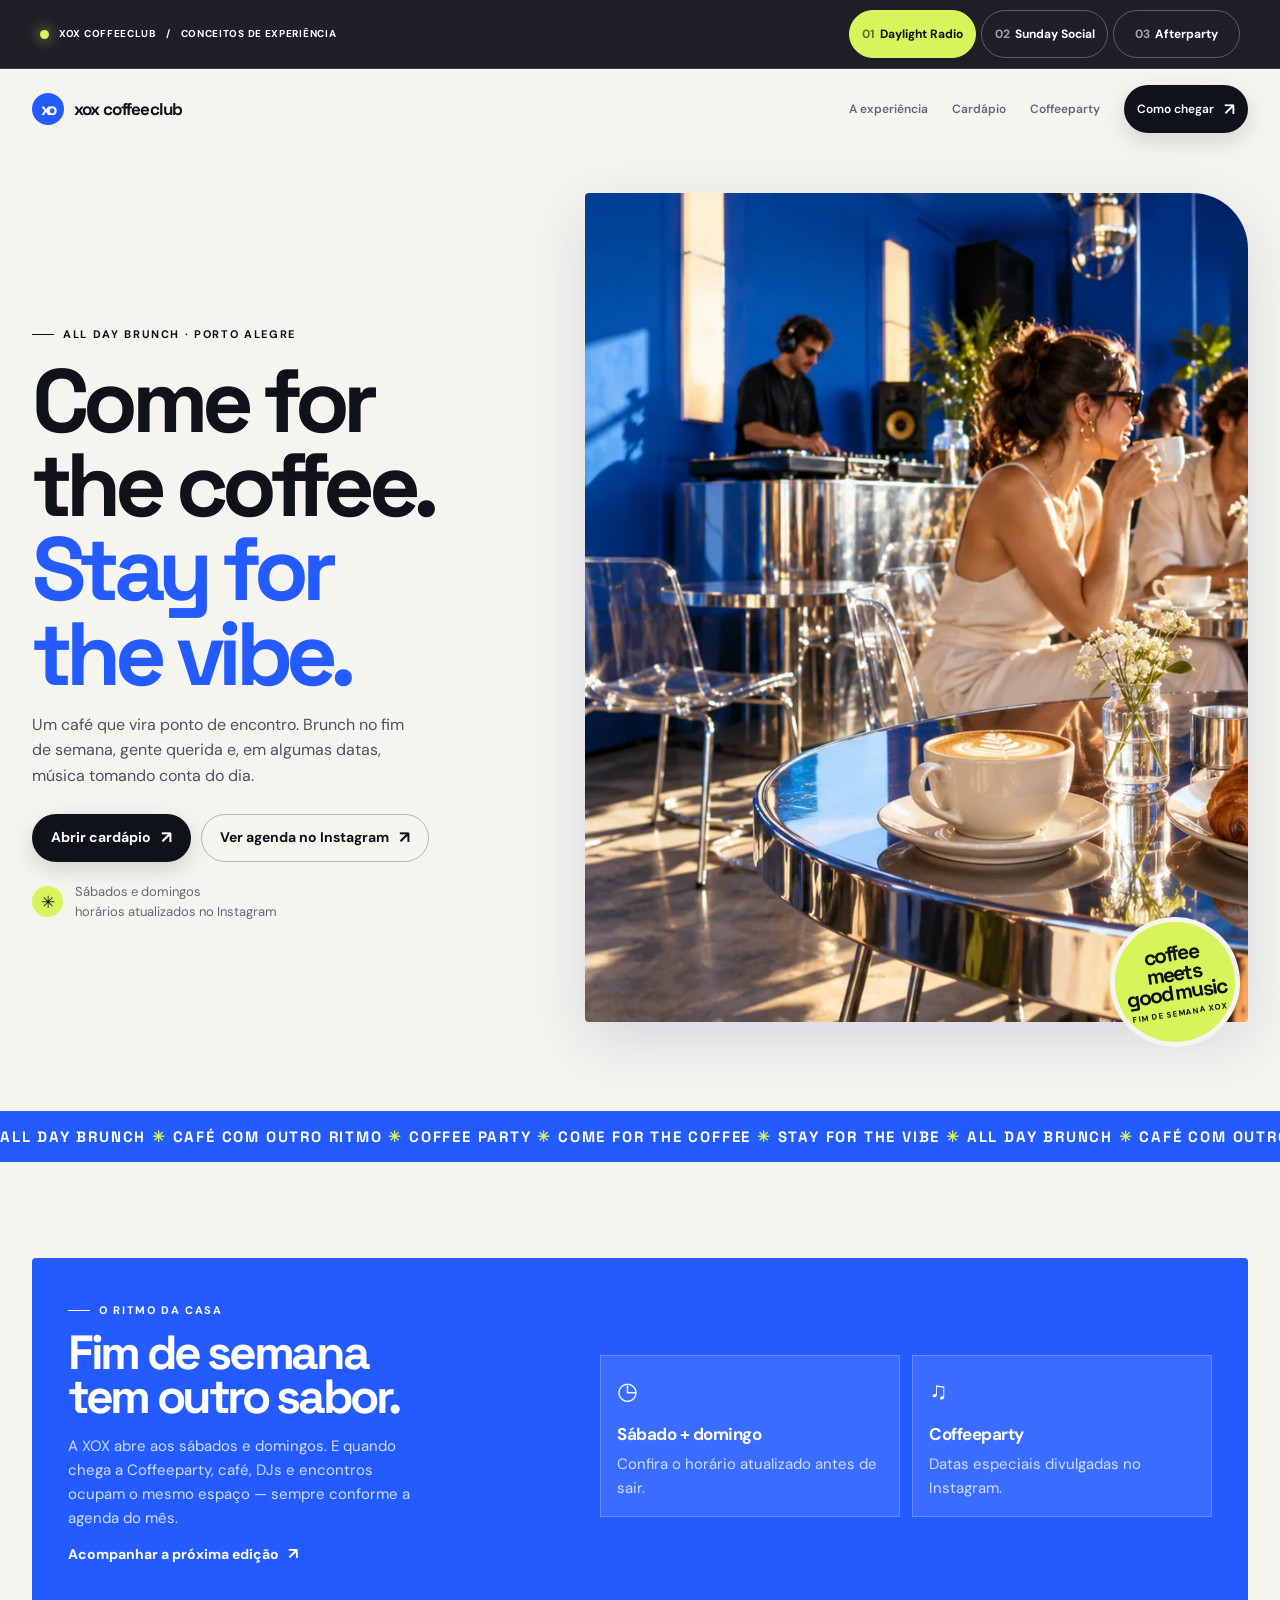
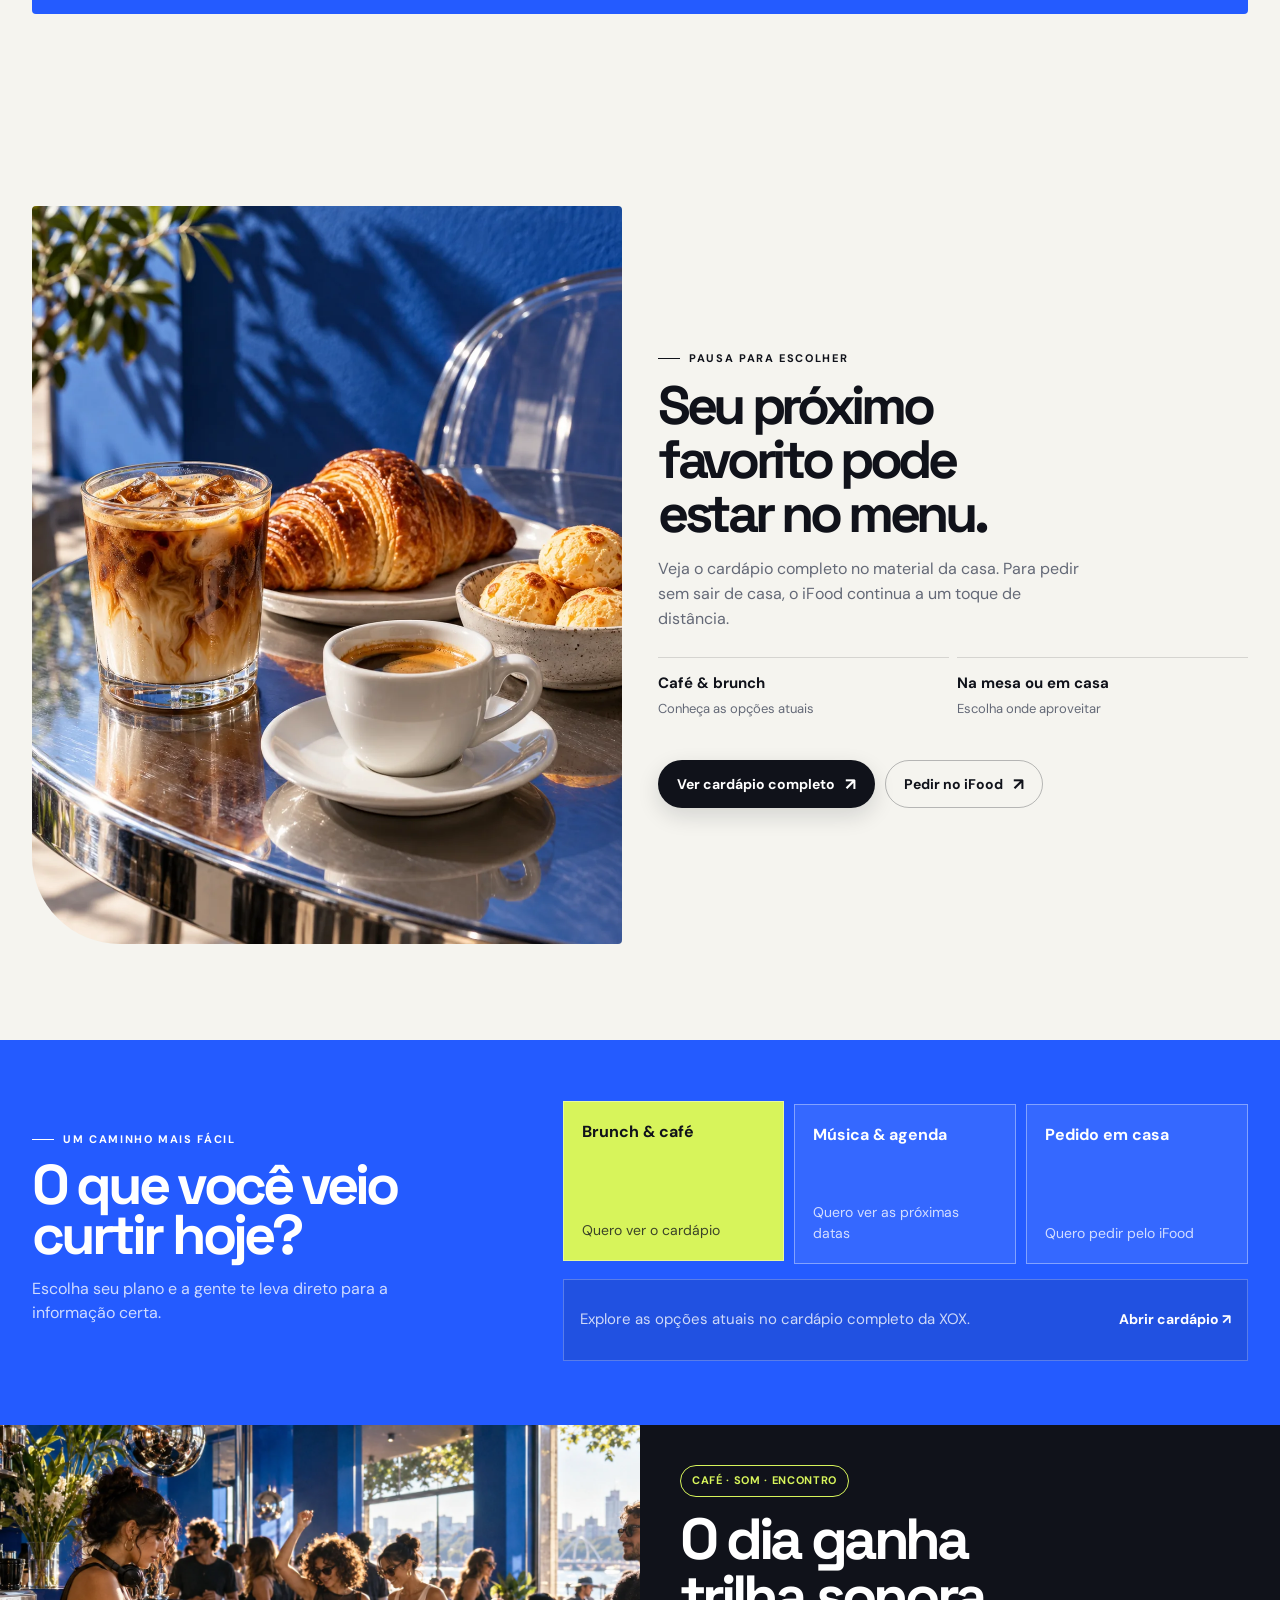
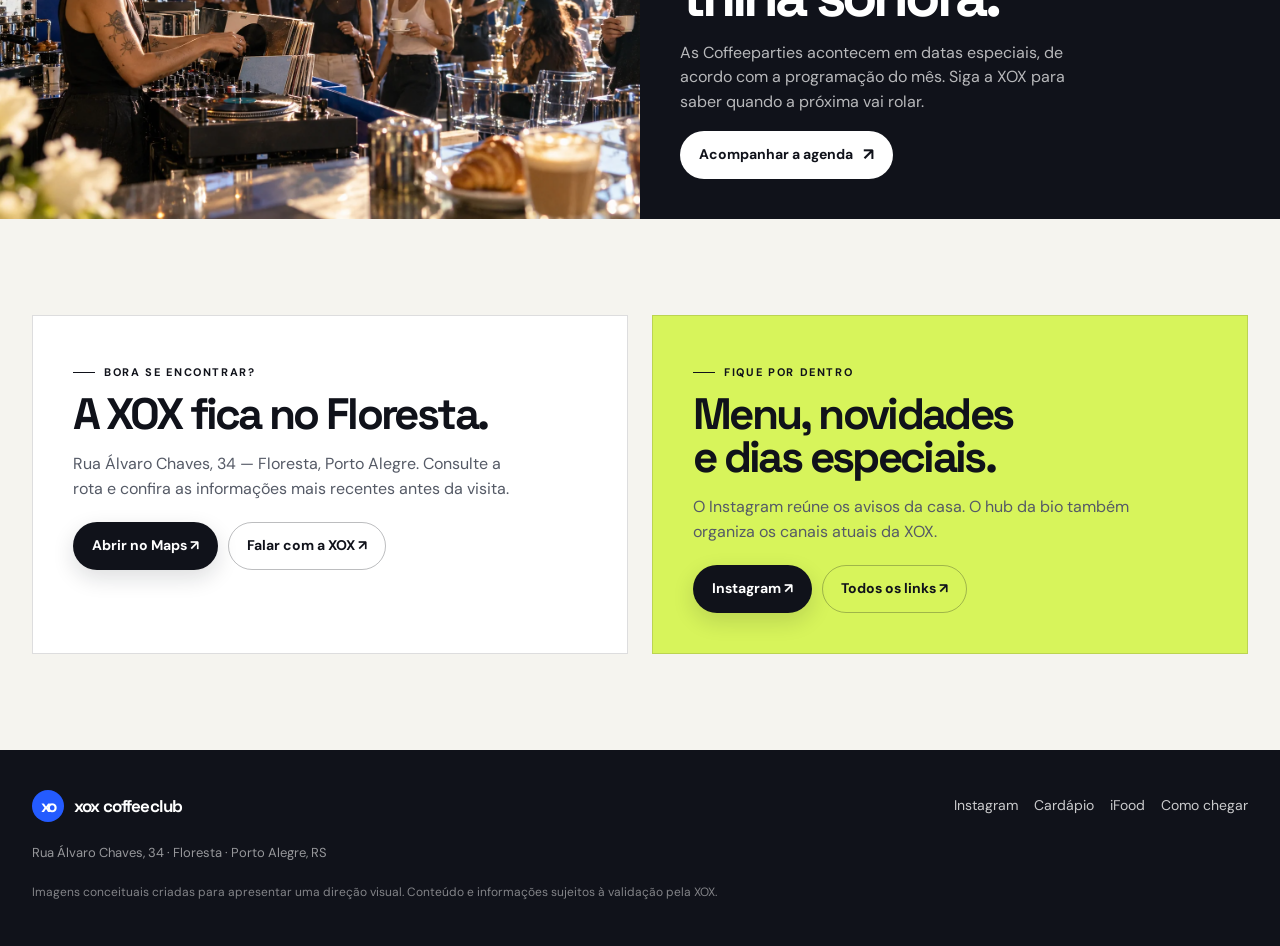
==== commit 4a902875: "Make all three XOX concepts mobile first" ====
--- a/index.html
+++ b/index.html
@@ -23,14 +23,15 @@
     /* Direction 02 — Sunday Social: soft editorial journal, hospitality first. */
     .v2{background:#f7f3e9;color:#201b17}.v2 .site-header{display:flex;align-items:center;justify-content:space-between;padding:20px 0;border-bottom:1px solid rgba(32,27,23,.17)}.v2 .brand-symbol{border-radius:10px;background:#e3e5ff;color:#233bb5}.v2 .brand-name{font-family:var(--serif);font-size:19px;font-weight:400;letter-spacing:-.03em}.v2 .site-nav a{color:#635d55}.v2 .site-nav .btn{color:#fff}.v2 .hero{position:relative;display:grid;grid-template-columns:.72fr 1.28fr;gap:35px;align-items:center;padding:54px 0 85px}.v2 .hero h1{max-width:570px;margin:18px 0;font-family:var(--serif);font-size:clamp(57px,8vw,106px);font-weight:400;line-height:.88;letter-spacing:-.065em}.v2 .hero h1 em{color:#3159e8;font-weight:400}.v2 .hero-copy>p{max-width:360px;color:#645f59;font-size:15px}.v2 .hero-visual{position:relative;padding:0 14px 20px 0}.v2 .hero-photo{width:100%;height:min(60vw,610px);min-height:390px;object-fit:cover;border-radius:48% 48% 3px 3px}.v2 .hero-stamp{left:auto;right:-5px;bottom:0;width:128px;height:128px;border:7px solid #f7f3e9;background:#ffad83;transform:rotate(8deg)}.v2 .side-caption{right:auto;left:-17px;top:70px;color:#615c57}.v2 .hero-note .note-mark{background:#d9e3ff}.v2 .journal-rule{border-top:1px solid rgba(32,27,23,.17);border-bottom:1px solid rgba(32,27,23,.17);padding:14px 0;color:#5b554d;font-family:var(--serif);font-size:18px;text-align:center}.v2 .journal-rule em{color:#3159e8}.v2 .weekend{position:relative;display:grid;grid-template-columns:.8fr 1.2fr;gap:30px;align-items:start;background:#e3e5ff;color:#201b17;border-radius:160px 4px 4px 4px;padding:clamp(30px,5vw,60px)}.v2 .weekend h2{margin:13px 0;font-family:var(--serif);font-size:clamp(36px,5vw,57px);font-weight:400;line-height:.96;letter-spacing:-.06em}.v2 .weekend p{max-width:350px;color:#5e5a67}.v2 .weekend-info{gap:0}.v2 .info-tile{min-height:144px;background:transparent;border:0;border-left:1px solid rgba(32,27,23,.2);border-radius:0}.v2 .info-tile h3{font-family:var(--serif);font-size:20px;font-weight:400}.v2 .info-tile p{color:#5e5a67}.v2 .menu-feature{display:grid;grid-template-columns:.85fr 1.15fr;gap:clamp(28px,7vw,100px);align-items:center}.v2 .menu-photo{order:2;aspect-ratio:1/1;border-radius:50% 50% 4px 4px}.v2 .menu-copy{order:1}.v2 .menu-copy h2{font-family:var(--serif);font-size:clamp(45px,6vw,76px);font-weight:400;line-height:.94;letter-spacing:-.07em}.v2 .menu-point{border-color:rgba(32,27,23,.2)}.v2 .party-band{display:grid;grid-template-columns:1.1fr .9fr;background:#ffd7c3;color:#201b17}.v2 .party-band img{min-height:390px}.v2 .party-copy{padding:clamp(28px,6vw,68px);align-self:center}.v2 .party-copy h2{font-family:var(--serif);font-size:clamp(42px,6vw,70px);font-weight:400;line-height:.91;letter-spacing:-.07em}.v2 .party-copy p{color:#5e524b}.v2 .party-copy .pill{color:#20202a}.v2 .visit-card{background:#fffdf8;border-radius:3px 80px 3px 3px}.v2 .visit-card.blue{background:#dce6ff;border-radius:80px 3px 3px 3px}.v2 .visit-card h3{font-family:var(--serif);font-size:clamp(31px,4vw,45px);font-weight:400;line-height:.98}.v2 .visit-card p{color:#625e58}.v2 .btn-primary{background:#243fbf}.v2 .btn-primary:hover{background:#172d98}.v2 .footer{padding:32px 0;background:#201b17;color:#fff}
     /* Direction 03 — Coffee Afterparty: oversized type, poster grid, chrome night. */
-    .v3{background:#10121a;color:#f5f4ef}.v3 .site-header{display:flex;align-items:center;justify-content:space-between;padding:20px 0;border-bottom:1px solid rgba(255,255,255,.19)}.v3 .brand-symbol{background:var(--lime);color:var(--ink);border-radius:0;font-family:var(--poster);font-size:21px}.v3 .brand-name{font-family:var(--poster);font-size:20px;letter-spacing:.04em}.v3 .site-nav a{color:rgba(255,255,255,.65)}.v3 .site-nav .btn{color:#10121a}.v3 .btn-primary{background:var(--lime);color:var(--ink)}.v3 .btn-primary:hover{background:#fff}.v3 .btn-outline{color:#fff;border-color:rgba(255,255,255,.45)}.v3 .hero{position:relative;display:grid;grid-template-columns:1fr 1fr;min-height:670px;align-items:stretch;padding:42px 0 54px}.v3 .hero-copy{position:relative;z-index:2;display:flex;flex-direction:column;justify-content:center;padding:24px 0}.v3 .hero h1{max-width:740px;margin:18px -90px 16px 0;font-family:var(--poster);font-size:clamp(90px,15vw,198px);font-weight:400;line-height:.72;letter-spacing:-.035em}.v3 .hero h1 em{color:var(--lime);font-style:normal}.v3 .hero-copy>p{max-width:375px;color:rgba(255,255,255,.68)}.v3 .hero-visual{position:relative;min-height:540px}.v3 .hero-photo{position:absolute;inset:0;width:100%;height:100%;object-fit:cover;clip-path:polygon(14% 0,100% 0,100% 100%,0 87%)}.v3 .hero-stamp{left:auto;right:-4px;bottom:5px;width:132px;height:132px;border:7px solid var(--ink);border-radius:0;background:var(--coral);transform:rotate(8deg)}.v3 .hero-stamp b{font-family:var(--poster);font-size:25px;letter-spacing:.02em}.v3 .hero-note{color:rgba(255,255,255,.55)}.v3 .hero-note .note-mark{border-radius:0;background:var(--lime)}.v3 .side-caption{right:4px;color:rgba(255,255,255,.68)}.v3 .poster-strip{overflow:hidden;padding:12px 0;background:var(--lime);color:var(--ink);transform:rotate(-1deg) scale(1.01)}.v3 .poster-strip div{display:flex;align-items:center;justify-content:space-around;gap:24px;min-width:900px;font-family:var(--poster);font-size:21px;letter-spacing:.08em;text-transform:uppercase}.v3 .poster-strip span::after{content:"✳";margin-left:24px;color:var(--blue)}.v3 .weekend{display:grid;grid-template-columns:.8fr 1.2fr;gap:30px;align-items:start;border:1px solid rgba(255,255,255,.24);padding:clamp(25px,5vw,56px)}.v3 .weekend h2{margin:12px 0;font-family:var(--poster);font-size:clamp(47px,7vw,82px);line-height:.83;letter-spacing:.01em}.v3 .weekend p{max-width:360px;color:rgba(255,255,255,.62)}.v3 .weekend-info{gap:0}.v3 .info-tile{background:transparent;border:0;border-left:1px solid rgba(255,255,255,.25);border-radius:0}.v3 .info-tile h3{font-family:var(--poster);font-size:25px;letter-spacing:.03em}.v3 .info-tile p{color:rgba(255,255,255,.58)}.v3 .section-head p{color:rgba(255,255,255,.58)}.v3 .section-head h2{font-family:var(--poster);font-size:clamp(48px,8vw,92px);font-weight:400;line-height:.84;letter-spacing:.01em}.v3 .menu-feature{display:grid;grid-template-columns:1fr 1fr;gap:30px;align-items:center}.v3 .menu-photo{aspect-ratio:1/1;object-fit:cover;border:1px solid rgba(255,255,255,.25);border-radius:0}.v3 .menu-copy h2{font-family:var(--poster);font-size:clamp(55px,8vw,96px);font-weight:400;line-height:.82;letter-spacing:.01em}.v3 .menu-copy>p{color:rgba(255,255,255,.62)}.v3 .menu-point{border-color:rgba(255,255,255,.22)}.v3 .menu-point span{color:rgba(255,255,255,.5)}.v3 .party-band{display:grid;grid-template-columns:1fr 1fr;border-block:1px solid rgba(255,255,255,.22);background:#181b25}.v3 .party-band img{min-height:420px}.v3 .party-copy h2{font-family:var(--poster);font-size:clamp(56px,8vw,96px);font-weight:400;line-height:.8;letter-spacing:.01em}.v3 .party-copy p{color:rgba(255,255,255,.62)}.v3 .party-copy .pill{color:var(--lime)}.v3 .visit-card{background:#1a1d27;border:1px solid rgba(255,255,255,.25)}.v3 .visit-card.blue{background:var(--blue);border-color:var(--blue)}.v3 .visit-card h3{font-family:var(--poster);font-size:clamp(38px,5vw,58px);font-weight:400;line-height:.85;letter-spacing:.01em}.v3 .visit-card p{color:rgba(255,255,255,.7)}.v3 .footer{padding:32px 0;background:#08090d;color:#fff}
+    .v3{background:#10121a;color:#f5f4ef}.v3 .site-header{display:flex;align-items:center;justify-content:space-between;padding:20px 0;border-bottom:1px solid rgba(255,255,255,.19)}.v3 .brand-symbol{background:var(--lime);color:var(--ink);border-radius:0;font-family:var(--poster);font-size:21px}.v3 .brand-name{font-family:var(--poster);font-size:20px;letter-spacing:.04em}.v3 .site-nav a{color:rgba(255,255,255,.65)}.v3 .site-nav .btn{color:#10121a}.v3 .btn-primary{background:var(--lime);color:var(--ink)}.v3 .btn-primary:hover{background:#fff}.v3 .btn-outline{color:#fff;border-color:rgba(255,255,255,.45)}.v3 .hero{position:relative;display:grid;grid-template-columns:1fr 1fr;min-height:670px;align-items:stretch;padding:42px 0 54px}.v3 .hero-copy{position:relative;z-index:2;display:flex;flex-direction:column;justify-content:center;padding:24px 0}.v3 .hero h1{max-width:100%;margin:18px 0 16px 0;font-family:var(--poster);font-size:clamp(76px,11vw,142px);font-weight:400;line-height:.72;letter-spacing:-.035em}.v3 .hero h1 em{color:var(--lime);font-style:normal}.v3 .hero-copy>p{max-width:375px;color:rgba(255,255,255,.68)}.v3 .hero-visual{position:relative;min-height:540px}.v3 .hero-photo{position:absolute;inset:0;width:100%;height:100%;object-fit:cover;clip-path:polygon(14% 0,100% 0,100% 100%,0 87%)}.v3 .hero-stamp{left:auto;right:-4px;bottom:5px;width:132px;height:132px;border:7px solid var(--ink);border-radius:0;background:var(--coral);transform:rotate(8deg)}.v3 .hero-stamp b{font-family:var(--poster);font-size:25px;letter-spacing:.02em}.v3 .hero-note{color:rgba(255,255,255,.55)}.v3 .hero-note .note-mark{border-radius:0;background:var(--lime)}.v3 .side-caption{right:4px;color:rgba(255,255,255,.68)}.v3 .poster-strip{overflow:hidden;padding:12px 0;background:var(--lime);color:var(--ink);transform:rotate(-1deg) scale(1.01)}.v3 .poster-strip div{display:flex;align-items:center;justify-content:space-around;gap:24px;min-width:900px;font-family:var(--poster);font-size:21px;letter-spacing:.08em;text-transform:uppercase}.v3 .poster-strip span::after{content:"✳";margin-left:24px;color:var(--blue)}.v3 .weekend{display:grid;grid-template-columns:.8fr 1.2fr;gap:30px;align-items:start;border:1px solid rgba(255,255,255,.24);padding:clamp(25px,5vw,56px)}.v3 .weekend h2{margin:12px 0;font-family:var(--poster);font-size:clamp(47px,7vw,82px);line-height:.83;letter-spacing:.01em}.v3 .weekend p{max-width:360px;color:rgba(255,255,255,.62)}.v3 .weekend-info{gap:0}.v3 .info-tile{background:transparent;border:0;border-left:1px solid rgba(255,255,255,.25);border-radius:0}.v3 .info-tile h3{font-family:var(--poster);font-size:25px;letter-spacing:.03em}.v3 .info-tile p{color:rgba(255,255,255,.58)}.v3 .section-head p{color:rgba(255,255,255,.58)}.v3 .section-head h2{font-family:var(--poster);font-size:clamp(48px,8vw,92px);font-weight:400;line-height:.84;letter-spacing:.01em}.v3 .menu-feature{display:grid;grid-template-columns:1fr 1fr;gap:30px;align-items:center}.v3 .menu-photo{aspect-ratio:1/1;object-fit:cover;border:1px solid rgba(255,255,255,.25);border-radius:0}.v3 .menu-copy h2{font-family:var(--poster);font-size:clamp(55px,8vw,96px);font-weight:400;line-height:.82;letter-spacing:.01em}.v3 .menu-copy>p{color:rgba(255,255,255,.62)}.v3 .menu-point{border-color:rgba(255,255,255,.22)}.v3 .menu-point span{color:rgba(255,255,255,.5)}.v3 .party-band{display:grid;grid-template-columns:1fr 1fr;border-block:1px solid rgba(255,255,255,.22);background:#181b25}.v3 .party-band img{min-height:420px}.v3 .party-copy h2{font-family:var(--poster);font-size:clamp(56px,8vw,96px);font-weight:400;line-height:.8;letter-spacing:.01em}.v3 .party-copy p{color:rgba(255,255,255,.62)}.v3 .party-copy .pill{color:var(--lime)}.v3 .visit-card{background:#1a1d27;border:1px solid rgba(255,255,255,.25)}.v3 .visit-card.blue{background:var(--blue);border-color:var(--blue)}.v3 .visit-card h3{font-family:var(--poster);font-size:clamp(38px,5vw,58px);font-weight:400;line-height:.85;letter-spacing:.01em}.v3 .visit-card p{color:rgba(255,255,255,.7)}.v3 .footer{padding:32px 0;background:#08090d;color:#fff}
     .experience{position:relative;overflow:hidden;background:var(--blue);color:#fff}.experience-inner{display:grid;grid-template-columns:.9fr 1.1fr;gap:30px;align-items:center;padding:clamp(35px,6vw,72px) 0}.experience h2{margin:12px 0;font-family:var(--display);font-size:clamp(38px,6vw,72px);line-height:.9;letter-spacing:-.07em}.experience p{max-width:400px;color:rgba(255,255,255,.78)}.experience-options{display:grid;grid-template-columns:repeat(3,1fr);gap:10px}.experience-option{display:flex;flex-direction:column;justify-content:space-between;min-height:175px;padding:18px;border:1px solid rgba(255,255,255,.38);background:rgba(255,255,255,.08);color:#fff;text-align:left;cursor:pointer;transition:background .18s ease,transform .18s ease}.experience-option:hover,.experience-option[aria-pressed="true"]{background:var(--lime);color:var(--ink);transform:translateY(-3px)}.experience-option b{font-size:15px}.experience-option span{font-size:12px;opacity:.78}.experience-result{display:flex;align-items:center;justify-content:space-between;gap:18px;grid-column:1/-1;margin-top:5px;padding:17px 19px;background:rgba(16,18,26,.13);border:1px solid rgba(255,255,255,.25)}.experience-result p{margin:0;font-size:13px}.experience-result a{flex:none;color:#fff;font-size:12px;font-weight:700;text-decoration:none}.experience-result a:hover{text-decoration:underline}.v2 .experience{background:#e3e5ff;color:#201b17}.v2 .experience p{color:#5e5a67}.v2 .experience-option{border-color:rgba(32,27,23,.25);background:rgba(255,255,255,.34);color:#201b17}.v2 .experience-option:hover,.v2 .experience-option[aria-pressed="true"]{background:#3159e8;color:#fff}.v2 .experience-result{background:rgba(49,89,232,.08);border-color:rgba(32,27,23,.18)}.v2 .experience-result a{color:#243fbf}.v3 .experience{background:#245bff}.v3 .experience h2{font-family:var(--poster);font-size:clamp(50px,8vw,90px);font-weight:400;line-height:.84;letter-spacing:.01em}.v3 .experience-option{border-radius:0}.v3 .experience-option b{font-family:var(--poster);font-size:21px;font-weight:400;letter-spacing:.04em}
     .v2 .section-head h2{font-family:var(--serif);font-weight:400;letter-spacing:-.05em}.v2 .eyebrow{letter-spacing:.11em}.v2 .footer-meta{color:rgba(255,255,255,.56)}
-    @media(max-width:900px){.v1 .hero,.v2 .hero{grid-template-columns:1fr 1fr;gap:20px}.v1 .hero-visual{min-height:440px}.v2 .hero-visual{min-height:420px}.v3 .hero{min-height:580px}.v3 .hero-visual{min-height:470px}.v3 .hero h1{font-size:clamp(82px,14vw,140px);margin-right:-65px}.experience-inner{grid-template-columns:1fr}.experience-options{max-width:760px}.visit-block{grid-template-columns:1fr 1fr}}
+    @media(max-width:900px){.v1 .hero,.v2 .hero{grid-template-columns:1fr 1fr;gap:20px}.v1 .hero-visual{min-height:440px}.v2 .hero-visual{min-height:420px}.v3 .hero{min-height:580px}.v3 .hero-visual{min-height:470px}.v3 .hero h1{font-size:clamp(76px,12vw,112px);margin-right:0}.experience-inner{grid-template-columns:1fr}.experience-options{max-width:760px}.visit-block{grid-template-columns:1fr 1fr}}
     @media(max-width:680px){.concept-bar{align-items:flex-start;flex-direction:column;padding:10px 14px;gap:8px}.concept-id{font-size:9px}.switcher{width:100%;justify-content:space-between;gap:5px}.switcher-label{display:none}.switcher button{flex:1;min-height:40px;padding:0 7px;font-size:11px}.switcher button .key{display:none}.wrap{width:min(100% - 30px,520px)}.site-header{gap:12px}.site-nav{gap:12px}.site-nav a:not(.btn){display:none}.site-nav .btn{min-height:42px;padding:0 13px;font-size:11px}.brand-symbol{width:34px;height:34px}.brand-name{font-size:13px}.v1 .hero,.v2 .hero{grid-template-columns:1fr;padding:30px 0 50px}.v1 .hero h1{font-size:clamp(63px,18vw,94px)}.v1 .hero-visual{min-height:360px}.v1 .hero-photo{left:12px;width:calc(100% - 12px);border-top-right-radius:70px}.v1 .hero-stamp{width:116px;height:116px}.v1 .hero-stamp b{font-size:17px}.v1 .side-caption{right:-4px}.hero-actions .btn{flex:1}.v2 .hero h1{font-size:clamp(65px,18vw,91px)}.v2 .hero-visual{min-height:350px;padding-right:6px}.v2 .hero-photo{height:350px;min-height:0}.v2 .side-caption{left:-8px}.section-head{align-items:flex-start;flex-direction:column;margin-bottom:23px}.section-head p{font-size:13px}.section-pad{padding-block:62px}.v1 .weekend,.v2 .weekend,.v3 .weekend{grid-template-columns:1fr;gap:20px;padding:26px}.weekend-info{grid-template-columns:1fr 1fr}.info-tile{min-height:136px;padding:15px}.info-tile h3{font-size:15px}.info-tile p{font-size:11px}.v2 .weekend{border-radius:64px 3px 3px 3px}.v1 .menu-feature,.v2 .menu-feature,.v3 .menu-feature{grid-template-columns:1fr;gap:24px}.v1 .menu-photo,.v2 .menu-photo,.v3 .menu-photo{order:0;width:100%;aspect-ratio:1.18/1;border-radius:4px 4px 4px 50px}.v2 .menu-photo{border-radius:50% 50% 4px 4px}.v1 .menu-copy,.v2 .menu-copy{order:1}.menu-points{gap:8px}.v1 .party-band,.v2 .party-band,.v3 .party-band{grid-template-columns:1fr}.party-band img{min-height:270px;max-height:340px;order:0}.party-copy{padding:28px 22px 36px}.visit-block{grid-template-columns:1fr}.visit-card{padding:24px}.experience-options{grid-template-columns:1fr}.experience-option{min-height:105px}.experience-result{align-items:flex-start;flex-direction:column}.v3 .hero{grid-template-columns:1fr;min-height:0;padding:22px 0 48px}.v3 .hero-copy{padding:24px 0 0}.v3 .hero h1{font-size:clamp(94px,25vw,152px);margin:12px 0 12px}.v3 .hero-visual{min-height:360px}.v3 .hero-photo{clip-path:polygon(9% 0,100% 0,100% 100%,0 90%)}.v3 .hero-stamp{right:0}.v3 .poster-strip div{font-size:18px}.footer-row{align-items:flex-start;flex-direction:column}.footer-links{gap:13px}.v3 .section-head h2{font-size:clamp(53px,17vw,82px)}}
     @media(max-width:380px){.switcher button{font-size:10px}.v1 .hero h1{font-size:60px}.v2 .hero h1{font-size:61px}.v3 .hero h1{font-size:88px}.weekend-info{grid-template-columns:1fr}.info-tile{min-height:0}.hero-actions{flex-direction:column}.hero-actions .btn{width:100%}}
     @media(prefers-reduced-motion:reduce){*,*::before,*::after{scroll-behavior:auto!important;animation-duration:.01ms!important;animation-iteration-count:1!important;transition-duration:.01ms!important}.ticker-track{animation:none}.design{animation:none}}
   </style>
+  <link rel="stylesheet" href="mobile-first.css">
 </head>
 <body>
   <a class="skip-link" href="#conteudo">Pular para o conteúdo</a>
@@ -141,3 +142,5 @@
 </body>
 </html>
 
+
+
--- a/mobile-first.css
+++ b/mobile-first.css
@@ -0,0 +1,139 @@
+/* Shared layout starts at 320px; wider compositions are enhancements. */
+html { scroll-padding-top: 112px; }
+body { overflow-wrap: break-word; }
+.design { overflow: clip; }
+.wrap { width: min(100% - 32px, 1240px); }
+.design :is(.hero-copy,.hero-visual,.menu-copy,.party-copy,.visit-card,.experience-options,.info-tile) { min-width: 0; }
+.concept-bar { padding: 8px 12px; padding-top: max(8px,env(safe-area-inset-top)); flex-direction: column; align-items: stretch; gap: 7px; }
+.concept-id { font-size: 9px; letter-spacing: .07em; white-space: normal; }
+.switcher { display: grid; grid-template-columns: repeat(3,minmax(0,1fr)); width: 100%; gap: 5px; }
+.switcher-label,.switcher button .key { display: none; }
+.switcher button { min-height: 48px; padding: 6px; font-size: 11px; line-height: 1.25; }
+.design .site-header { padding-block: 16px; gap: 12px; }
+.brand-lockup { flex-shrink: 0; }
+.brand-symbol { width: 32px; height: 32px; }
+.design .brand-name { font-size: 14px; }
+.site-nav { gap: 0; }
+.site-nav a:not(.btn) { display: none; }
+.site-nav .btn { min-height: 48px; padding-inline: 12px; font-size: 12px; }
+.btn { min-height: 48px; font-size: 14px; padding: 12px 18px; text-align: center; }
+.text-link { min-height: 48px; font-size: 14px; }
+.hero-actions,.visit-actions { display: grid; grid-template-columns: 1fr; gap: 10px; }
+.hero-actions .btn,.visit-actions .btn { width: 100%; }
+.v1 .hero,.v2 .hero,.v3 .hero { grid-template-columns: minmax(0,1fr); min-height: 0; gap: 28px; padding: 22px 0 48px; }
+.v1 .hero-copy,.v2 .hero-copy,.v3 .hero-copy { padding: 0; }
+.v1 .hero h1 { font-size: clamp(48px,13.8vw,72px); line-height: .94; letter-spacing: -.075em; margin: 16px 0; }
+.v2 .hero h1 { font-size: clamp(48px,14vw,76px); line-height: .96; margin: 16px 0; }
+.v3 .hero h1 { font-size: clamp(72px,22vw,112px); line-height: .84; margin: 16px 0; letter-spacing: -.025em; }
+.design .hero-copy>p { font-size: 16px; line-height: 1.6; }
+.hero-note { margin-top: 20px; font-size: 13px; }
+.v1 .hero-visual,.v2 .hero-visual,.v3 .hero-visual { min-height: 0; padding: 0 0 25px; }
+.v1 .hero-photo,.v2 .hero-photo,.v3 .hero-photo { position: relative; inset: auto; width: 100%; height: auto; min-height: 0; aspect-ratio: 4/3; object-fit: cover; object-position: 64% center; }
+.v1 .hero-photo { border-radius: 4px 56px 4px 4px; }
+.v2 .hero-photo { border-radius: 44% 44% 3px 3px; }
+.v3 .hero-photo { clip-path: polygon(7% 0,100% 0,100% 100%,0 91%); }
+.design .hero-stamp { width: 104px; height: 104px; border-width: 5px; bottom: 0; right: 8px; left: auto; }
+.design .hero-stamp b { font-size: 17px; }
+.design .hero-stamp span { font-size: 8px; }
+.design .side-caption { display: none; }
+.section-pad { padding-block: 48px; }
+.section-head { align-items: flex-start; flex-direction: column; gap: 16px; }
+.section-head p { font-size: 16px; }
+.v1 .weekend,.v2 .weekend,.v3 .weekend { grid-template-columns: minmax(0,1fr); padding: 24px; gap: 24px; }
+.v2 .weekend { border-radius: 48px 4px 4px 4px; }
+.weekend-info { grid-template-columns: minmax(0,1fr); gap: 12px; }
+.design .info-tile { min-height: 0; padding: 16px; }
+.design .info-tile p,.design .weekend p { font-size: 15px; line-height: 1.6; }
+.v1 .weekend h2 { font-size: clamp(32px,9vw,48px); }
+.v2 .weekend h2 { font-size: clamp(32px,9vw,48px); }
+.v3 .weekend h2 { font-size: clamp(42px,12vw,64px); }
+.v1 .menu-feature,.v2 .menu-feature,.v3 .menu-feature { grid-template-columns: minmax(0,1fr); gap: 28px; }
+.design .menu-photo { order: 0; aspect-ratio: 1.15/1; width: 100%; height: auto; }
+.design .menu-copy { order: 1; }
+.v1 .menu-copy h2,.v2 .menu-copy h2 { font-size: clamp(35px,10vw,54px); line-height: 1; }
+.v3 .menu-copy h2 { font-size: clamp(48px,14vw,76px); line-height: .92; }
+.menu-copy>p { font-size: 16px; }
+.menu-points { grid-template-columns: minmax(0,1fr); gap: 8px; }
+.menu-point b { font-size: 15px; }
+.menu-point span { font-size: 13px; }
+.experience-inner { grid-template-columns: minmax(0,1fr); gap: 24px; padding-block: 40px; }
+.experience-options { grid-template-columns: minmax(0,1fr); gap: 10px; }
+.experience-option { min-height: 96px; padding: 18px; gap: 8px; }
+.experience-option b { font-size: 16px; }
+.experience-option span { font-size: 14px; }
+.experience-result { flex-direction: column; align-items: stretch; gap: 8px; padding: 16px; }
+.experience-result p { font-size: 15px; }
+.experience-result a { display: flex; align-items: center; min-height: 48px; font-size: 14px; }
+.v1 .experience h2,.v2 .experience h2 { font-size: clamp(34px,10vw,56px); }
+.v3 .experience h2 { font-size: clamp(48px,14vw,76px); }
+.v1 .party-band,.v2 .party-band,.v3 .party-band { grid-template-columns: minmax(0,1fr); }
+.design .party-band img { order: 0; width: 100%; height: auto; min-height: 0; max-height: none; aspect-ratio: 4/3; object-fit: cover; }
+.design .party-copy { order: 1; padding: 32px 24px 40px; }
+.v1 .party-copy h2,.v2 .party-copy h2 { font-size: clamp(36px,10vw,58px); line-height: .98; }
+.v3 .party-copy h2 { font-size: clamp(48px,14vw,80px); line-height: .88; }
+.party-copy p { font-size: 16px; }
+.visit-block { grid-template-columns: minmax(0,1fr); }
+.visit-card { padding: 24px; }
+.design .visit-card p { font-size: 16px; }
+.v1 .visit-card h3,.v2 .visit-card h3 { font-size: clamp(30px,8.5vw,44px); }
+.v3 .visit-card h3 { font-size: clamp(40px,11vw,58px); }
+.v3 .section-head h2 { font-size: clamp(48px,13vw,76px); }
+.v3 .poster-strip { transform: none; }
+.footer-row { flex-direction: column; align-items: flex-start; }
+.footer-links { display: grid; grid-template-columns: 1fr 1fr; gap: 4px 20px; width: 100%; }
+.footer-links a { display: flex; align-items: center; min-height: 48px; font-size: 14px; }
+.footer-meta { font-size: 13px; }
+.concept-note { font-size: 12px; line-height: 1.6; }
+.design .footer { padding-bottom: max(32px,env(safe-area-inset-bottom)); }
+@media(min-width:480px) {
+  .hero-actions,.visit-actions,.menu-points,.weekend-info { grid-template-columns: repeat(2,minmax(0,1fr)); }
+  .switcher button { font-size: 12px; }
+  .design .brand-name { font-size: 17px; }
+}
+@media(min-width:768px) {
+  html { scroll-padding-top: 84px; }
+  .wrap { width: min(100% - 64px,1240px); }
+  .concept-bar { flex-direction: row; align-items: center; padding: 10px 24px; }
+  .concept-id { font-size: 10px; }
+  .switcher { width: auto; }
+  .switcher button { padding-inline: 12px; }
+  .design .hero { grid-template-columns: minmax(0,1fr) minmax(0,1fr); align-items: center; gap: 32px; padding-block: 44px 64px; }
+  .v1 .hero h1 { font-size: clamp(56px,7vw,104px); }
+  .v2 .hero h1 { font-size: clamp(56px,7vw,100px); }
+  .v3 .hero h1 { font-size: clamp(84px,10vw,142px); }
+  .design .hero-photo { aspect-ratio: 4/5; }
+  .hero-actions { grid-template-columns: 1fr; }
+  .section-pad { padding-block: 72px; }
+  .v1 .weekend,.v2 .weekend,.v3 .weekend { grid-template-columns: minmax(0,.9fr) minmax(0,1.1fr); padding: 36px; gap: 32px; }
+  .v1 .menu-feature,.v2 .menu-feature,.v3 .menu-feature { grid-template-columns: minmax(0,1fr) minmax(0,1fr); gap: 36px; }
+  .design .menu-photo { aspect-ratio: 4/5; }
+  .v2 .menu-copy { order: 0; }
+  .v2 .menu-photo { order: 1; }
+  .experience-options { grid-template-columns: repeat(3,minmax(0,1fr)); }
+  .experience-option { min-height: 160px; }
+  .experience-result { flex-direction: row; align-items: center; }
+  .v1 .party-band,.v2 .party-band,.v3 .party-band { grid-template-columns: minmax(0,1fr) minmax(0,1fr); }
+  .design .party-band img { height: 100%; aspect-ratio: auto; min-height: 380px; }
+  .design .party-copy { padding: 40px; }
+  .v2 .party-copy { order: 0; }
+  .v2 .party-band img { order: 1; }
+  .visit-block { grid-template-columns: repeat(2,minmax(0,1fr)); }
+  .visit-actions { grid-template-columns: 1fr; }
+  .footer-row { flex-direction: row; align-items: center; }
+  .footer-links { display: flex; width: auto; gap: 16px; }
+}
+@media(min-width:1024px) {
+  .site-nav { gap: 24px; }
+  .site-nav a:not(.btn) { display: inline-flex; align-items: center; min-height: 48px; }
+  .switcher button .key { display: inline; }
+  .concept-bar { padding-inline: 40px; }
+  .v1 .hero { grid-template-columns: minmax(0,.88fr) minmax(0,1.12fr); }
+  .v2 .hero { grid-template-columns: minmax(0,.8fr) minmax(0,1.2fr); }
+  .hero-actions,.visit-actions { display: flex; flex-wrap: wrap; }
+  .hero-actions .btn,.visit-actions .btn { width: auto; }
+  .section-pad { padding-block: 96px; }
+  .experience-inner { grid-template-columns: minmax(0,.85fr) minmax(0,1.15fr); padding-block: 64px; }
+  .design .visit-card { padding: 40px; }
+  .design .hero-stamp { width: 130px; height: 130px; }
+  .design .hero-stamp b { font-size: 21px; }
+}
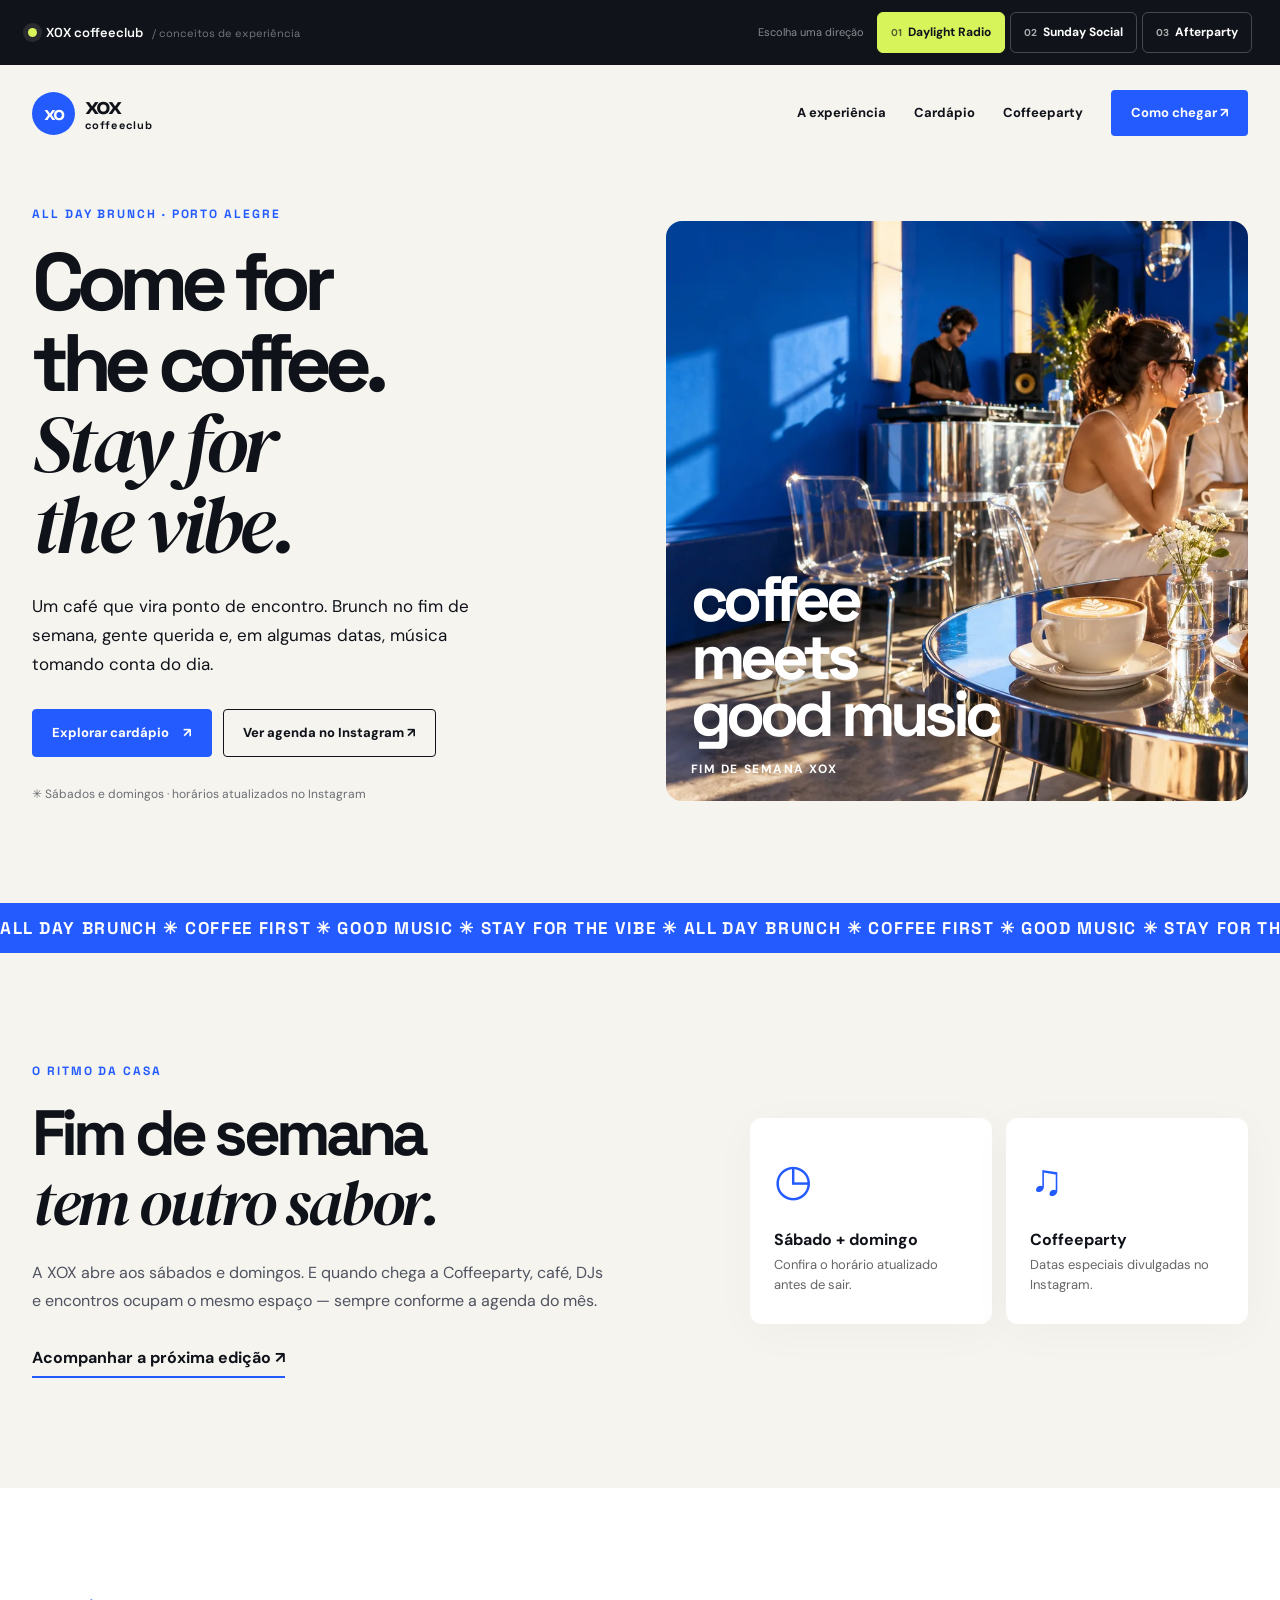
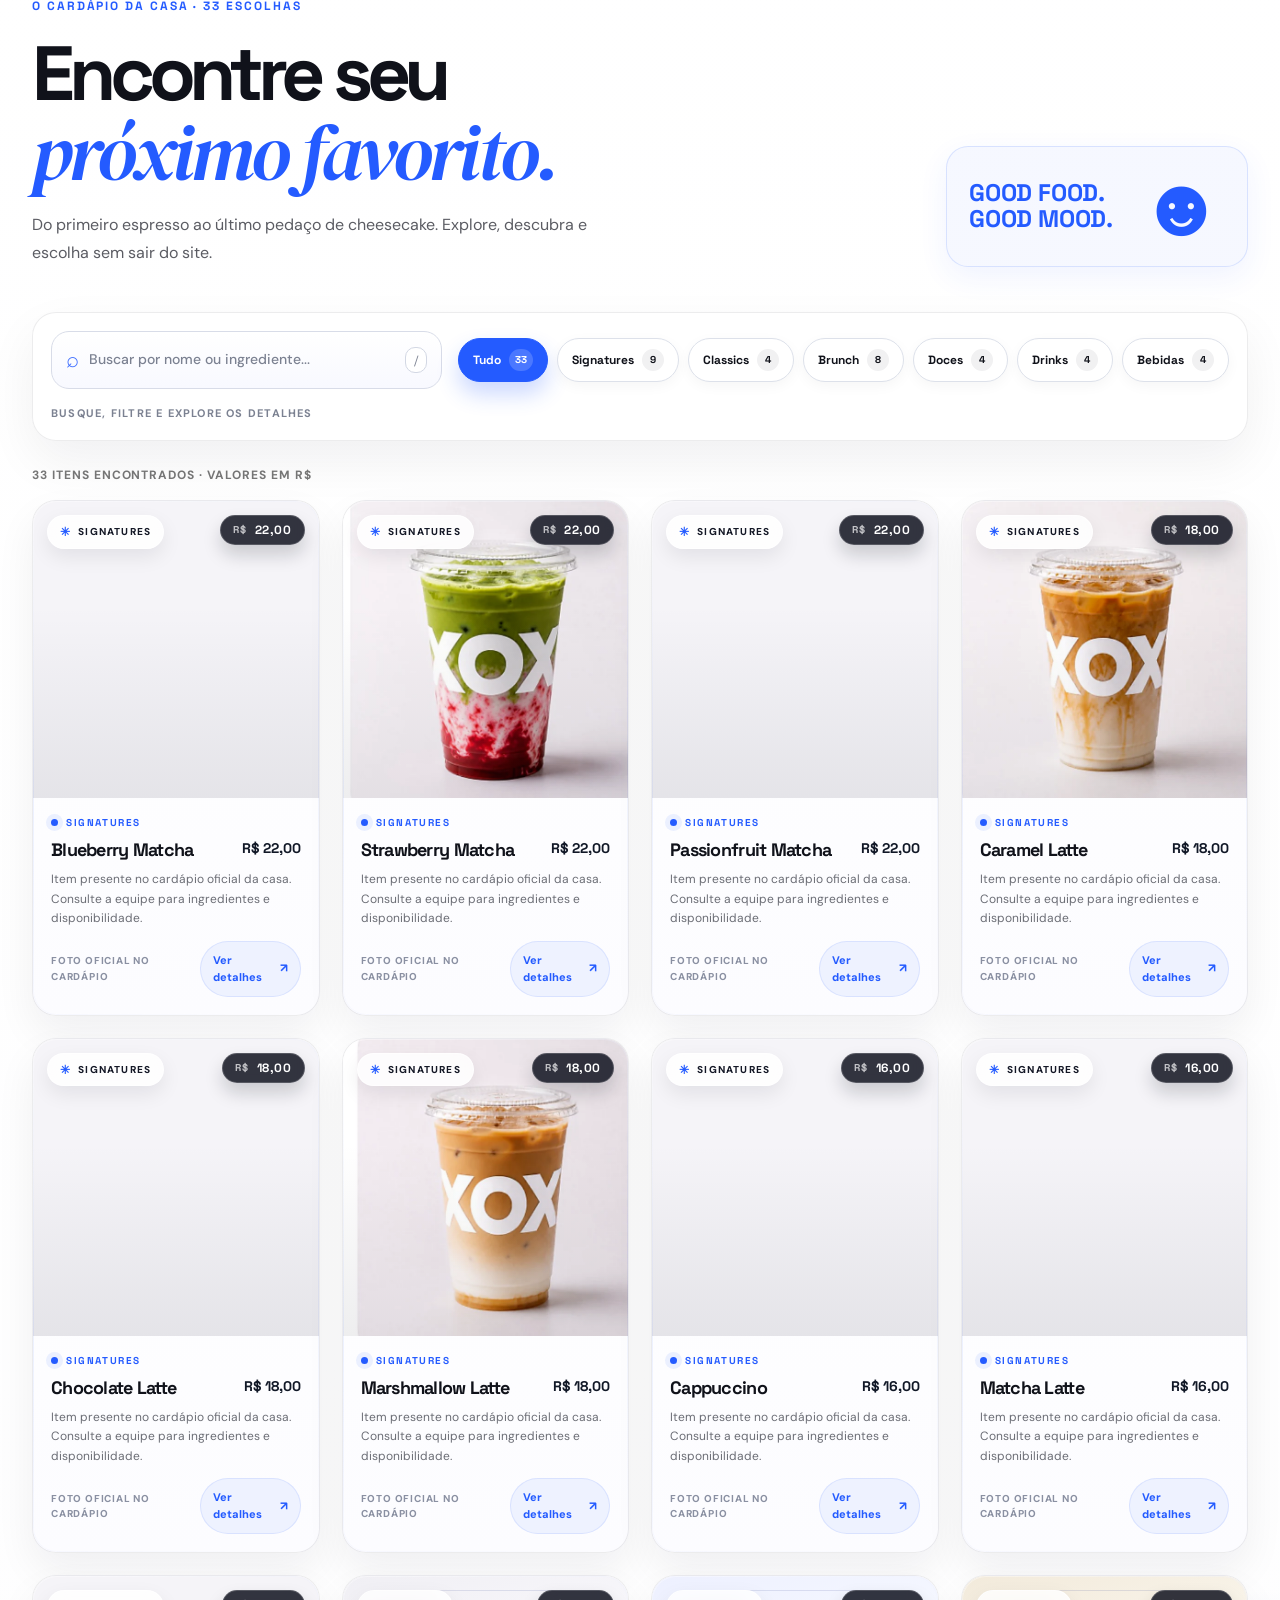
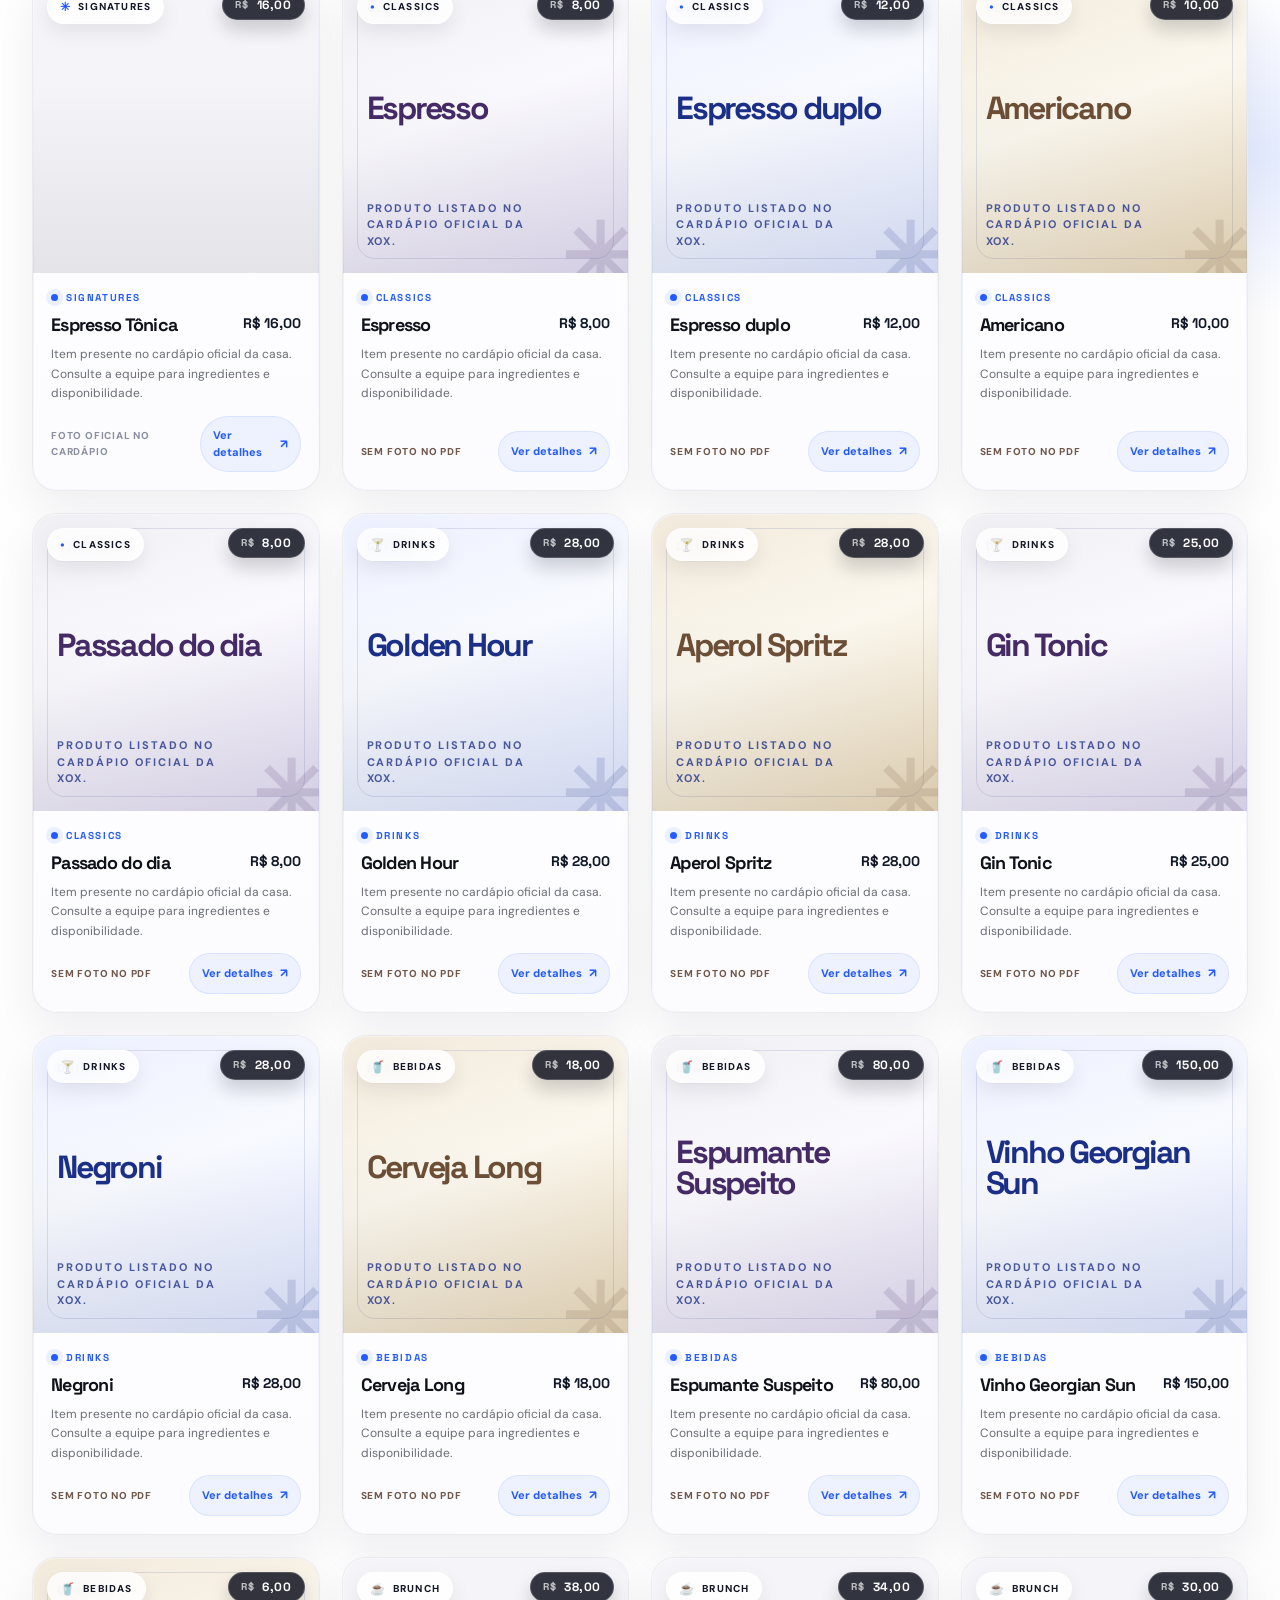
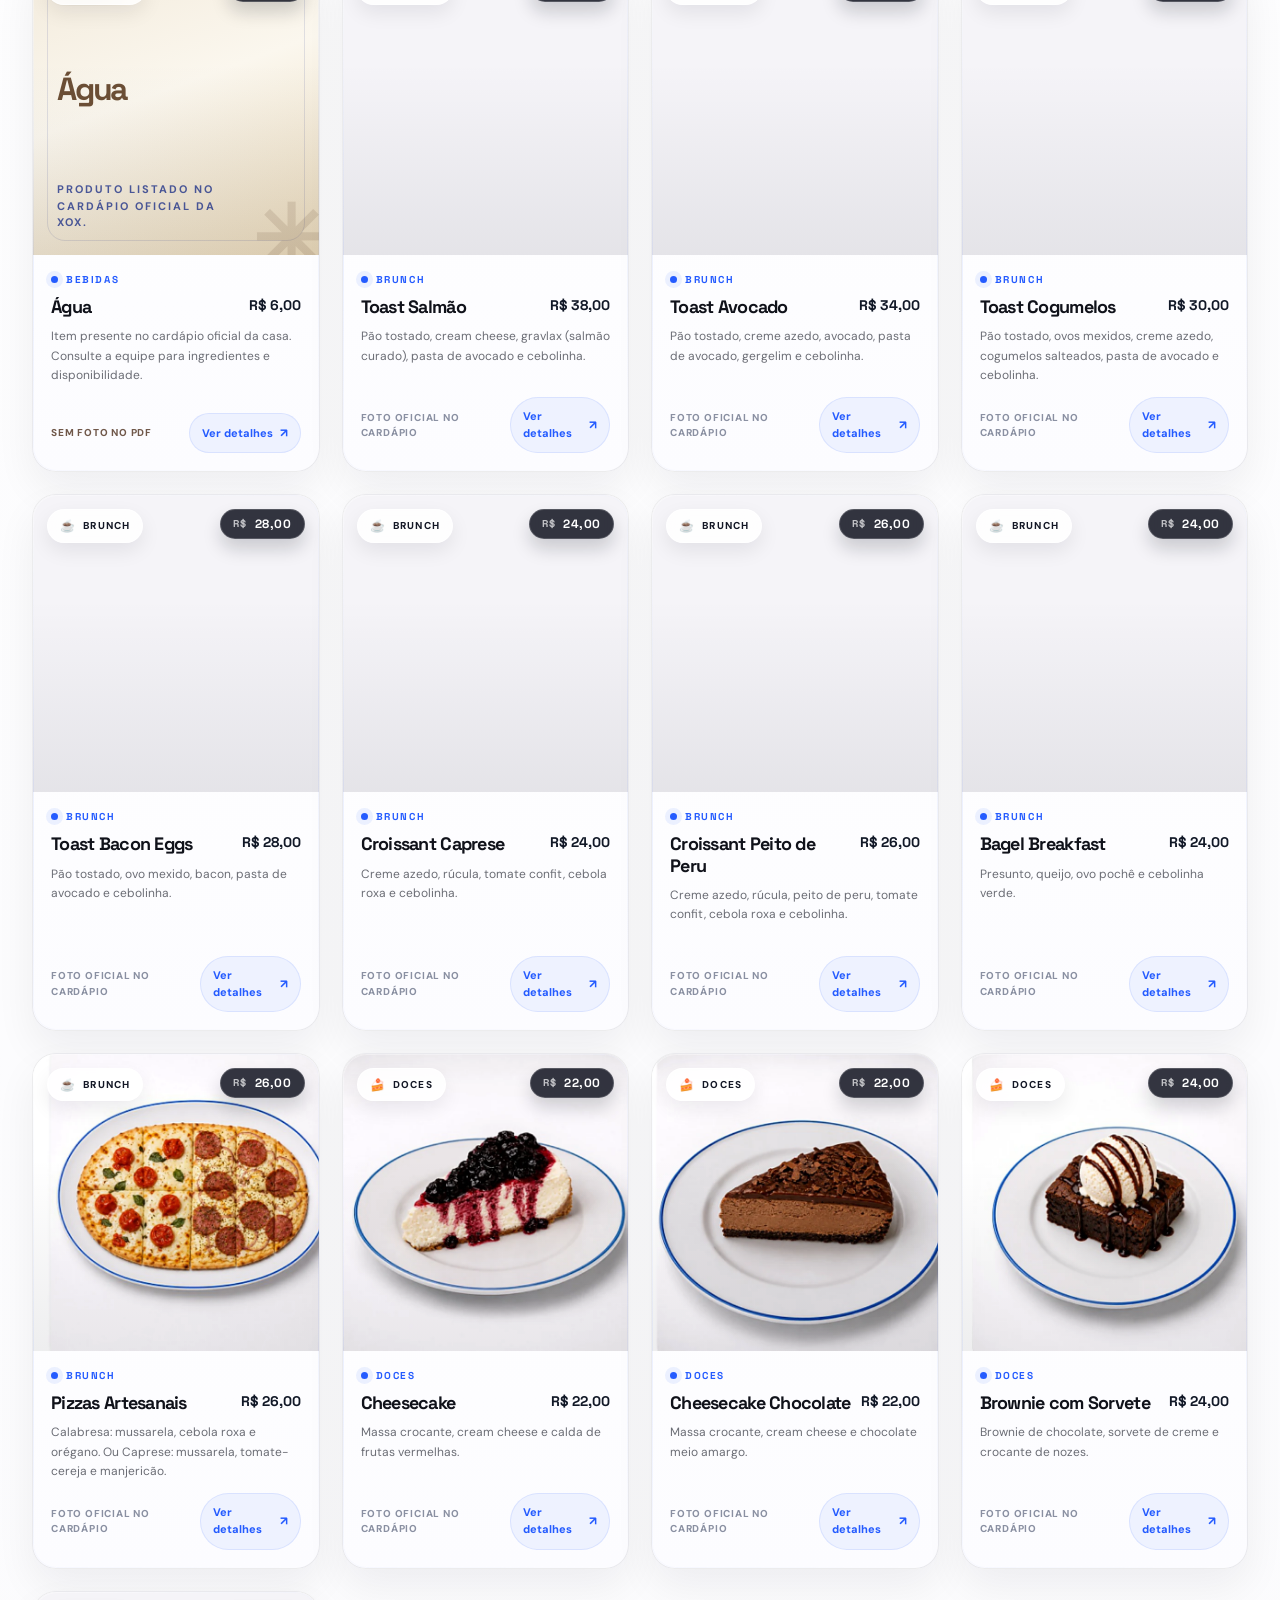
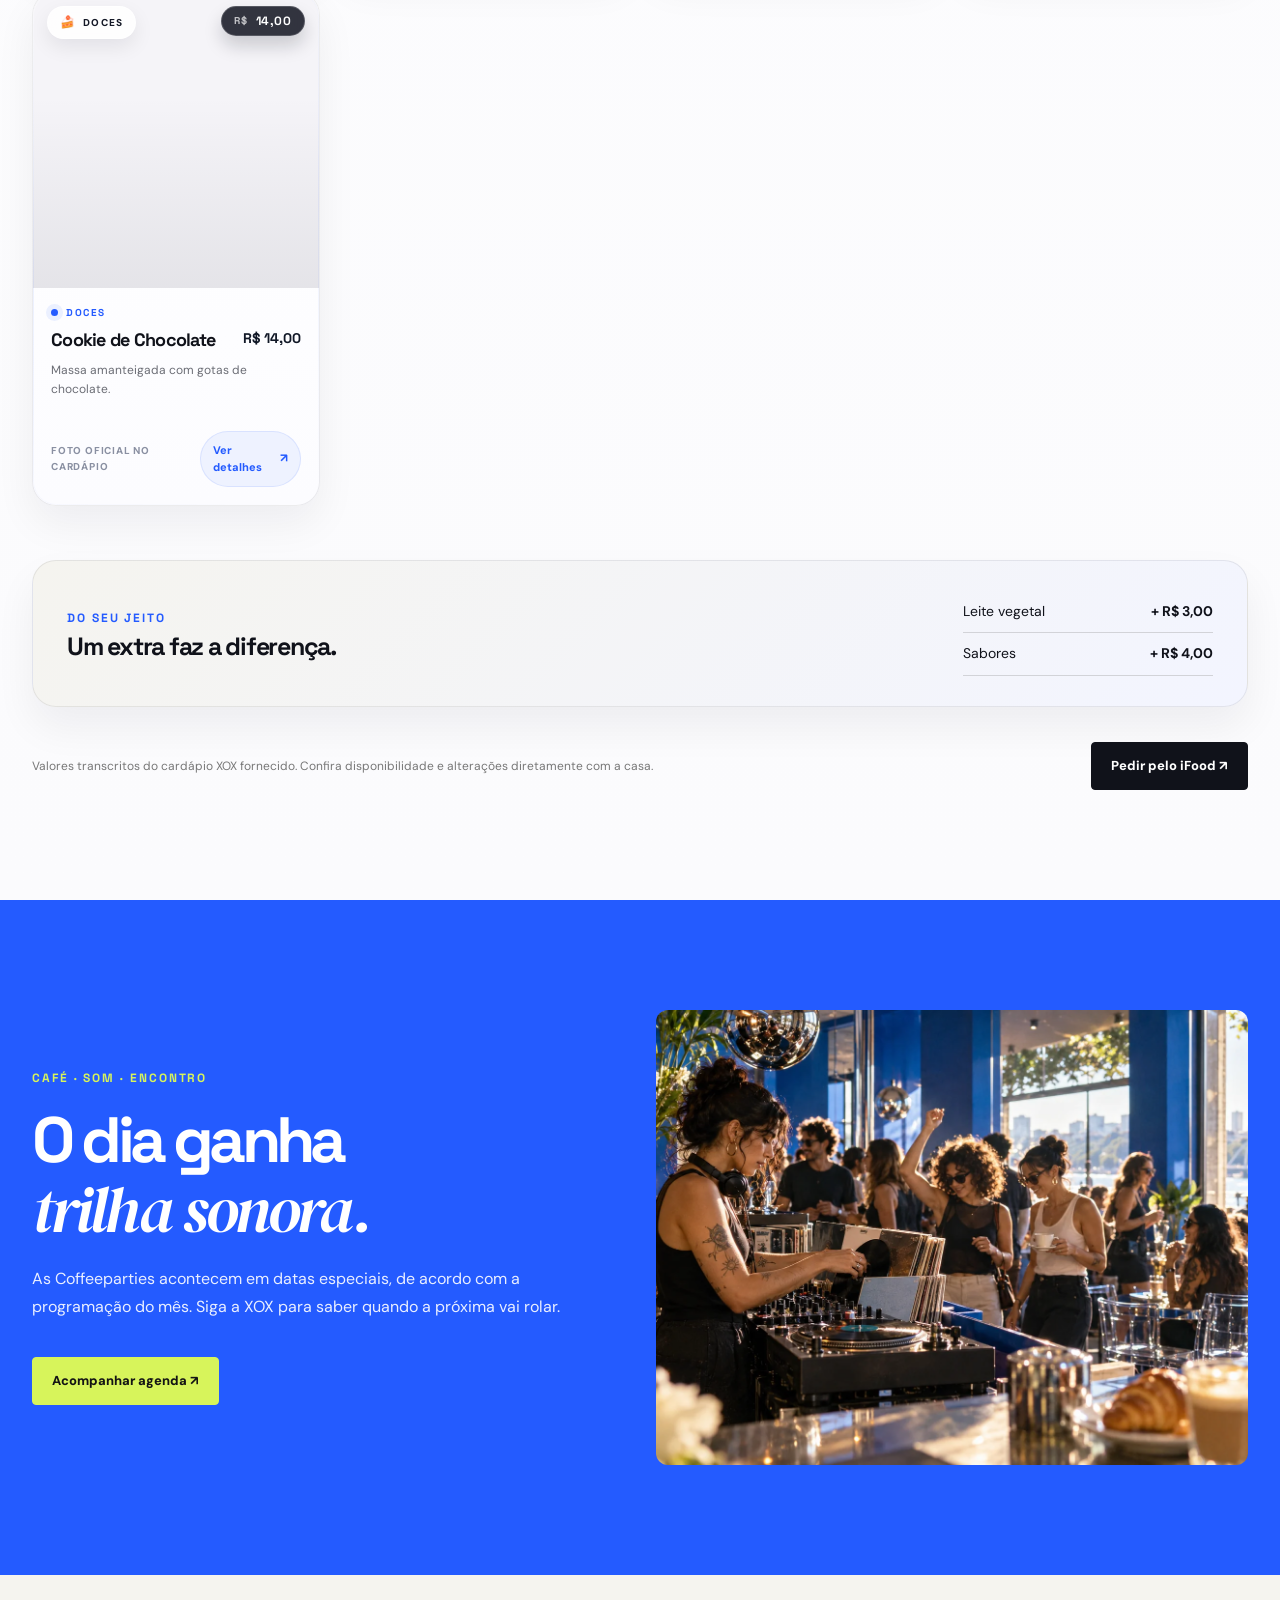
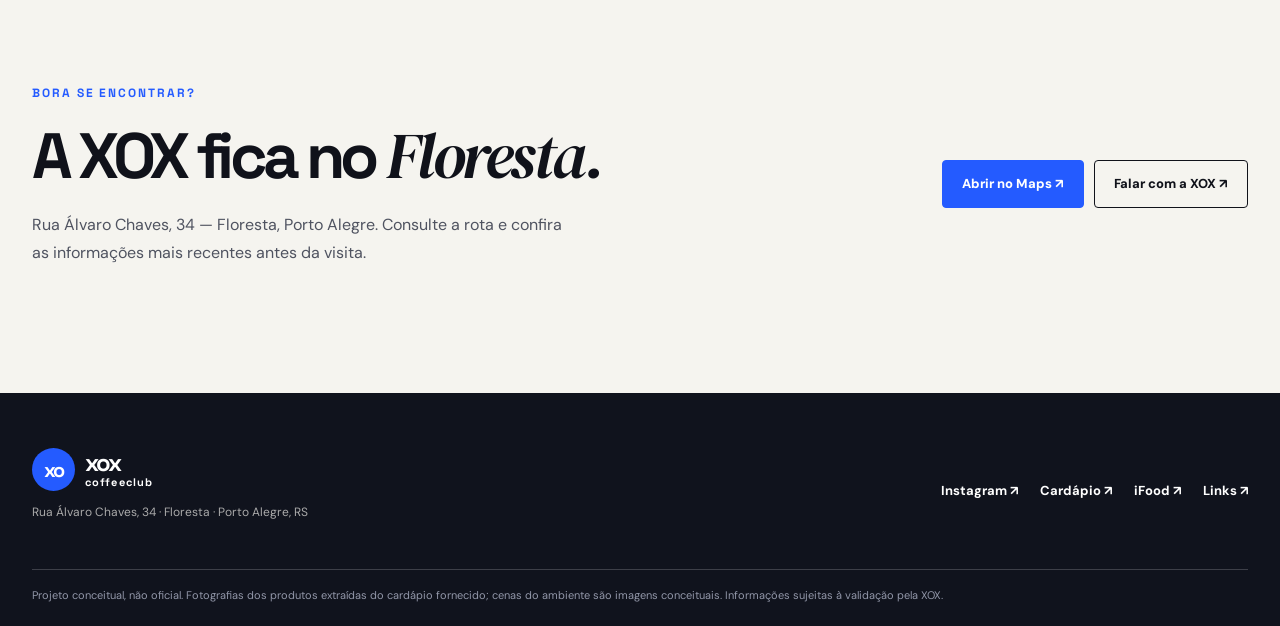
==== commit 38d9c7a0: "Add files via upload" ====
--- a/index.html
+++ b/index.html
@@ -1,146 +1,26 @@
 <!doctype html>
 <html lang="pt-BR">
 <head>
-  <meta charset="utf-8">
-  <meta name="viewport" content="width=device-width, initial-scale=1">
-  <meta name="theme-color" content="#245bff">
-  <meta name="description" content="XOX Coffeeclub — brunch de fim de semana, café e coffeeparties em Porto Alegre. Come for the coffee, stay for the vibe.">
-  <title>XOX Coffeeclub — come for the coffee, stay for the vibe</title>
-  <link rel="icon" href="assets/xox-mark.svg" type="image/svg+xml">
-  <link rel="preconnect" href="https://fonts.googleapis.com">
-  <link rel="preconnect" href="https://fonts.gstatic.com" crossorigin>
-  <link href="https://fonts.googleapis.com/css2?family=Bebas+Neue&family=DM+Sans:wght@400;500;600;700&family=DM+Serif+Display:ital@0;1&family=Space+Grotesk:wght@400;500;600;700&display=swap" rel="stylesheet">
-  <style>
-    :root{color-scheme:light;--blue:#245bff;--blue-deep:#102c9f;--ink:#10121a;--paper:#f5f4ef;--white:#fff;--chrome:#c9cdd5;--lime:#d7f45b;--coral:#ff765e;--muted:#646977;--line:rgba(16,18,26,.14);--sans:"DM Sans",Arial,sans-serif;--display:"Space Grotesk",Arial,sans-serif;--serif:"DM Serif Display",Georgia,serif;--poster:"Bebas Neue",Impact,sans-serif;--ease:cubic-bezier(.2,.72,.2,1);--shadow:0 18px 60px rgba(14,34,113,.13)}
-    *{box-sizing:border-box}html{scroll-behavior:smooth;scroll-padding-top:88px}body{margin:0;background:var(--paper);color:var(--ink);font-family:var(--sans);font-size:16px;line-height:1.55}a{color:inherit}button{font:inherit}img{display:block;max-width:100%}a,button{-webkit-tap-highlight-color:transparent}a:focus-visible,button:focus-visible{outline:3px solid var(--coral);outline-offset:4px}::selection{background:var(--lime);color:var(--ink)}
-    .skip-link{position:fixed;z-index:1000;left:12px;top:12px;padding:12px 16px;background:var(--ink);color:#fff;transform:translateY(-160%)}.skip-link:focus{transform:none}
-    .concept-bar{position:sticky;z-index:50;top:0;display:flex;align-items:center;justify-content:space-between;gap:12px;padding:10px clamp(14px,4vw,52px);background:rgba(16,18,26,.94);color:#fff;backdrop-filter:blur(16px);border-bottom:1px solid rgba(255,255,255,.15)}.concept-id{display:flex;align-items:center;gap:10px;font-size:11px;font-weight:700;letter-spacing:.12em;text-transform:uppercase;white-space:nowrap}.concept-dot{width:9px;height:9px;border-radius:50%;background:var(--lime);box-shadow:0 0 14px rgba(215,244,91,.8)}.switcher{display:flex;align-items:center;gap:6px}.switcher-label{margin-right:7px;color:rgba(255,255,255,.6);font-size:10px;font-weight:700;letter-spacing:.12em;text-transform:uppercase}.switcher button{min-height:42px;padding:0 13px;border:1px solid rgba(255,255,255,.28);border-radius:999px;background:transparent;color:#fff;font-size:12px;font-weight:700;cursor:pointer;transition:background .18s var(--ease),color .18s var(--ease),border-color .18s var(--ease),transform .18s var(--ease)}.switcher button:hover{transform:translateY(-1px);border-color:#fff}.switcher button[aria-pressed="true"]{background:var(--lime);border-color:var(--lime);color:var(--ink)}.switcher button .key{opacity:.58;margin-right:5px;font-variant-numeric:tabular-nums}.design-status{position:absolute;width:1px;height:1px;padding:0;margin:-1px;overflow:hidden;clip:rect(0,0,0,0);white-space:nowrap;border:0}
-    .design{min-height:100vh;animation:designIn .48s var(--ease) both}.design[hidden]{display:none}.design.is-leaving{opacity:0;transform:translateY(8px);transition:opacity .16s ease,transform .16s ease}@keyframes designIn{from{opacity:0;transform:translateY(9px)}to{opacity:1;transform:translateY(0)}}
-    .wrap{width:min(1240px,100% - 36px);margin-inline:auto}.eyebrow{display:inline-flex;align-items:center;gap:9px;font-size:11px;font-weight:700;letter-spacing:.15em;text-transform:uppercase}.eyebrow::before{content:"";width:22px;height:1px;background:currentColor}.pill{display:inline-flex;align-items:center;gap:8px;min-height:32px;padding:6px 11px;border:1px solid currentColor;border-radius:99px;font-size:11px;font-weight:700;letter-spacing:.06em;text-transform:uppercase}.btn{display:inline-flex;align-items:center;justify-content:center;gap:10px;min-height:48px;padding:0 19px;border:1px solid transparent;border-radius:99px;text-decoration:none;font-size:13px;font-weight:700;transition:transform .2s var(--ease),background .2s var(--ease),color .2s var(--ease),box-shadow .2s var(--ease)}.btn:hover{transform:translateY(-2px)}.btn-primary{background:var(--ink);color:#fff;box-shadow:0 8px 22px rgba(16,18,26,.14)}.btn-primary:hover{background:var(--blue);box-shadow:0 12px 26px rgba(36,91,255,.24)}.btn-light{background:var(--white);color:var(--ink)}.btn-outline{border-color:rgba(16,18,26,.28);background:transparent;color:var(--ink)}.arrow{font-size:17px;line-height:1;transition:transform .2s var(--ease)}.btn:hover .arrow{transform:translateX(4px)}.section-pad{padding-block:clamp(62px,9vw,116px)}.section-head{display:flex;align-items:end;justify-content:space-between;gap:24px;margin-bottom:30px}.section-head h2{max-width:720px;margin:10px 0 0;font-family:var(--display);font-size:clamp(34px,6vw,68px);line-height:.98;letter-spacing:-.06em}.section-head p{max-width:340px;margin:0;color:var(--muted);font-size:14px}.text-link{display:inline-flex;align-items:center;gap:9px;text-decoration:none;font-size:13px;font-weight:700}.text-link::after{content:"↗";font-size:16px;transition:transform .2s var(--ease)}.text-link:hover::after{transform:translate(2px,-2px)}
-    /* Direction 01 — Daylight Radio: cobalt, editorial grid, light-as-stage. */
-    .v1{--local-blue:#245bff;background:var(--paper)}.v1 .site-header{display:flex;align-items:center;justify-content:space-between;padding:20px 0}.brand-lockup{display:flex;align-items:center;gap:10px;text-decoration:none}.brand-symbol{display:grid;place-items:center;width:38px;height:38px;border-radius:50%;background:var(--blue);color:white;font-family:var(--display);font-size:17px;font-weight:700;letter-spacing:-.12em}.brand-name{font-family:var(--display);font-size:15px;font-weight:700;letter-spacing:-.05em}.site-nav{display:flex;align-items:center;gap:25px}.site-nav a{font-size:12px;font-weight:600;text-decoration:none;color:var(--muted)}.site-nav a:hover{color:var(--blue)}.site-nav .btn{color:white}.v1 .hero{display:grid;grid-template-columns:.88fr 1.12fr;align-items:center;gap:38px;padding:38px 0 66px}.v1 .hero-copy{position:relative;z-index:1}.v1 .hero h1{max-width:650px;margin:18px 0;font-family:var(--display);font-size:clamp(56px,8.4vw,112px);font-weight:700;line-height:.84;letter-spacing:-.09em}.v1 .hero h1 em{font-style:normal;color:var(--blue)}.v1 .hero-copy>p{max-width:390px;color:#4d5260;font-size:16px}.hero-actions{display:flex;flex-wrap:wrap;gap:10px;margin-top:25px}.hero-note{display:flex;align-items:center;gap:12px;margin-top:28px;color:var(--muted);font-size:12px}.hero-note .note-mark{display:grid;place-items:center;width:31px;height:31px;border-radius:50%;background:var(--lime);color:var(--ink);font-size:17px}.v1 .hero-visual{position:relative;min-height:530px}.v1 .hero-photo{position:absolute;inset:0 0 30px 22px;width:calc(100% - 22px);height:calc(100% - 30px);object-fit:cover;border-radius:4px 96px 4px 4px;box-shadow:var(--shadow)}.hero-stamp{position:absolute;left:0;bottom:0;display:grid;place-content:center;width:142px;height:142px;border:8px solid var(--paper);border-radius:50%;background:var(--lime);color:var(--ink);text-align:center;transform:rotate(-9deg)}.hero-stamp b{font-family:var(--display);font-size:20px;line-height:.92;letter-spacing:-.08em}.hero-stamp span{margin-top:5px;font-size:9px;font-weight:700;letter-spacing:.1em;text-transform:uppercase}.side-caption{position:absolute;right:-14px;top:14px;writing-mode:vertical-rl;color:var(--muted);font-size:9px;letter-spacing:.14em;text-transform:uppercase}.ticker{overflow:hidden;background:var(--blue);color:white}.ticker-track{display:flex;width:max-content;gap:28px;padding:14px 0;animation:ticker 28s linear infinite}.ticker-track span{font-family:var(--display);font-size:15px;font-weight:700;letter-spacing:.12em;text-transform:uppercase}.ticker-track i{color:var(--lime);font-style:normal}@keyframes ticker{to{transform:translateX(-50%)}}
-    .v1 .weekend{display:grid;grid-template-columns:.75fr 1.25fr;gap:34px;align-items:center;background:var(--blue);color:#fff;border-radius:4px;padding:clamp(25px,5vw,58px)}.weekend h2{margin:12px 0;font-family:var(--display);font-size:clamp(34px,5vw,60px);line-height:.92;letter-spacing:-.07em}.weekend p{max-width:360px;margin-bottom:0;color:rgba(255,255,255,.78);font-size:14px}.weekend-info{display:grid;grid-template-columns:1fr 1fr;gap:12px}.info-tile{min-height:150px;padding:22px;background:rgba(255,255,255,.1);border:1px solid rgba(255,255,255,.22)}.info-tile .tile-icon{font-size:24px}.info-tile h3{margin:12px 0 5px;font-size:17px;letter-spacing:-.03em}.info-tile p{margin:0;color:rgba(255,255,255,.76);font-size:12px}.v1 .menu-feature{display:grid;grid-template-columns:1.05fr .95fr;gap:clamp(28px,7vw,90px);align-items:center}.menu-photo{width:100%;aspect-ratio:4/5;object-fit:cover;border-radius:4px 4px 4px 88px}.menu-copy h2{margin:12px 0;font-family:var(--display);font-size:clamp(40px,6vw,74px);line-height:.91;letter-spacing:-.08em}.menu-copy>p{max-width:435px;color:var(--muted)}.menu-points{display:grid;grid-template-columns:1fr 1fr;gap:12px;margin:26px 0}.menu-point{padding:14px 0;border-top:1px solid var(--line)}.menu-point b{display:block;font-size:13px}.menu-point span{font-size:11px;color:var(--muted)}.v1 .party-band{display:grid;grid-template-columns:1fr 1fr;background:var(--ink);color:#fff}.party-band img{width:100%;height:100%;min-height:380px;object-fit:cover}.party-copy{padding:clamp(28px,6vw,76px);align-self:center}.party-copy h2{margin:14px 0;font-family:var(--display);font-size:clamp(40px,6vw,72px);line-height:.9;letter-spacing:-.07em}.party-copy p{max-width:400px;color:rgba(255,255,255,.7)}.party-copy .pill{color:var(--lime)}.visit-block{display:grid;grid-template-columns:1.1fr .9fr;gap:24px;align-items:stretch}.visit-card{padding:clamp(24px,4vw,42px);background:#fff;border:1px solid var(--line)}.visit-card.blue{background:var(--lime)}.visit-card h3{margin:12px 0;font-family:var(--display);font-size:clamp(28px,4vw,42px);line-height:.98;letter-spacing:-.06em}.visit-card p{max-width:440px;color:#555a66;font-size:14px}.visit-actions{display:flex;flex-wrap:wrap;gap:9px;margin-top:20px}.v1 .footer{padding:32px 0;background:var(--ink);color:#fff}.footer-row{display:flex;align-items:center;justify-content:space-between;gap:18px}.footer-meta{color:rgba(255,255,255,.56);font-size:11px}.footer-links{display:flex;flex-wrap:wrap;gap:16px}.footer-links a{font-size:11px;color:rgba(255,255,255,.78);text-decoration:none}.concept-note{margin-top:20px;color:rgba(255,255,255,.48);font-size:10px}
-    /* Direction 02 — Sunday Social: soft editorial journal, hospitality first. */
-    .v2{background:#f7f3e9;color:#201b17}.v2 .site-header{display:flex;align-items:center;justify-content:space-between;padding:20px 0;border-bottom:1px solid rgba(32,27,23,.17)}.v2 .brand-symbol{border-radius:10px;background:#e3e5ff;color:#233bb5}.v2 .brand-name{font-family:var(--serif);font-size:19px;font-weight:400;letter-spacing:-.03em}.v2 .site-nav a{color:#635d55}.v2 .site-nav .btn{color:#fff}.v2 .hero{position:relative;display:grid;grid-template-columns:.72fr 1.28fr;gap:35px;align-items:center;padding:54px 0 85px}.v2 .hero h1{max-width:570px;margin:18px 0;font-family:var(--serif);font-size:clamp(57px,8vw,106px);font-weight:400;line-height:.88;letter-spacing:-.065em}.v2 .hero h1 em{color:#3159e8;font-weight:400}.v2 .hero-copy>p{max-width:360px;color:#645f59;font-size:15px}.v2 .hero-visual{position:relative;padding:0 14px 20px 0}.v2 .hero-photo{width:100%;height:min(60vw,610px);min-height:390px;object-fit:cover;border-radius:48% 48% 3px 3px}.v2 .hero-stamp{left:auto;right:-5px;bottom:0;width:128px;height:128px;border:7px solid #f7f3e9;background:#ffad83;transform:rotate(8deg)}.v2 .side-caption{right:auto;left:-17px;top:70px;color:#615c57}.v2 .hero-note .note-mark{background:#d9e3ff}.v2 .journal-rule{border-top:1px solid rgba(32,27,23,.17);border-bottom:1px solid rgba(32,27,23,.17);padding:14px 0;color:#5b554d;font-family:var(--serif);font-size:18px;text-align:center}.v2 .journal-rule em{color:#3159e8}.v2 .weekend{position:relative;display:grid;grid-template-columns:.8fr 1.2fr;gap:30px;align-items:start;background:#e3e5ff;color:#201b17;border-radius:160px 4px 4px 4px;padding:clamp(30px,5vw,60px)}.v2 .weekend h2{margin:13px 0;font-family:var(--serif);font-size:clamp(36px,5vw,57px);font-weight:400;line-height:.96;letter-spacing:-.06em}.v2 .weekend p{max-width:350px;color:#5e5a67}.v2 .weekend-info{gap:0}.v2 .info-tile{min-height:144px;background:transparent;border:0;border-left:1px solid rgba(32,27,23,.2);border-radius:0}.v2 .info-tile h3{font-family:var(--serif);font-size:20px;font-weight:400}.v2 .info-tile p{color:#5e5a67}.v2 .menu-feature{display:grid;grid-template-columns:.85fr 1.15fr;gap:clamp(28px,7vw,100px);align-items:center}.v2 .menu-photo{order:2;aspect-ratio:1/1;border-radius:50% 50% 4px 4px}.v2 .menu-copy{order:1}.v2 .menu-copy h2{font-family:var(--serif);font-size:clamp(45px,6vw,76px);font-weight:400;line-height:.94;letter-spacing:-.07em}.v2 .menu-point{border-color:rgba(32,27,23,.2)}.v2 .party-band{display:grid;grid-template-columns:1.1fr .9fr;background:#ffd7c3;color:#201b17}.v2 .party-band img{min-height:390px}.v2 .party-copy{padding:clamp(28px,6vw,68px);align-self:center}.v2 .party-copy h2{font-family:var(--serif);font-size:clamp(42px,6vw,70px);font-weight:400;line-height:.91;letter-spacing:-.07em}.v2 .party-copy p{color:#5e524b}.v2 .party-copy .pill{color:#20202a}.v2 .visit-card{background:#fffdf8;border-radius:3px 80px 3px 3px}.v2 .visit-card.blue{background:#dce6ff;border-radius:80px 3px 3px 3px}.v2 .visit-card h3{font-family:var(--serif);font-size:clamp(31px,4vw,45px);font-weight:400;line-height:.98}.v2 .visit-card p{color:#625e58}.v2 .btn-primary{background:#243fbf}.v2 .btn-primary:hover{background:#172d98}.v2 .footer{padding:32px 0;background:#201b17;color:#fff}
-    /* Direction 03 — Coffee Afterparty: oversized type, poster grid, chrome night. */
-    .v3{background:#10121a;color:#f5f4ef}.v3 .site-header{display:flex;align-items:center;justify-content:space-between;padding:20px 0;border-bottom:1px solid rgba(255,255,255,.19)}.v3 .brand-symbol{background:var(--lime);color:var(--ink);border-radius:0;font-family:var(--poster);font-size:21px}.v3 .brand-name{font-family:var(--poster);font-size:20px;letter-spacing:.04em}.v3 .site-nav a{color:rgba(255,255,255,.65)}.v3 .site-nav .btn{color:#10121a}.v3 .btn-primary{background:var(--lime);color:var(--ink)}.v3 .btn-primary:hover{background:#fff}.v3 .btn-outline{color:#fff;border-color:rgba(255,255,255,.45)}.v3 .hero{position:relative;display:grid;grid-template-columns:1fr 1fr;min-height:670px;align-items:stretch;padding:42px 0 54px}.v3 .hero-copy{position:relative;z-index:2;display:flex;flex-direction:column;justify-content:center;padding:24px 0}.v3 .hero h1{max-width:100%;margin:18px 0 16px 0;font-family:var(--poster);font-size:clamp(76px,11vw,142px);font-weight:400;line-height:.72;letter-spacing:-.035em}.v3 .hero h1 em{color:var(--lime);font-style:normal}.v3 .hero-copy>p{max-width:375px;color:rgba(255,255,255,.68)}.v3 .hero-visual{position:relative;min-height:540px}.v3 .hero-photo{position:absolute;inset:0;width:100%;height:100%;object-fit:cover;clip-path:polygon(14% 0,100% 0,100% 100%,0 87%)}.v3 .hero-stamp{left:auto;right:-4px;bottom:5px;width:132px;height:132px;border:7px solid var(--ink);border-radius:0;background:var(--coral);transform:rotate(8deg)}.v3 .hero-stamp b{font-family:var(--poster);font-size:25px;letter-spacing:.02em}.v3 .hero-note{color:rgba(255,255,255,.55)}.v3 .hero-note .note-mark{border-radius:0;background:var(--lime)}.v3 .side-caption{right:4px;color:rgba(255,255,255,.68)}.v3 .poster-strip{overflow:hidden;padding:12px 0;background:var(--lime);color:var(--ink);transform:rotate(-1deg) scale(1.01)}.v3 .poster-strip div{display:flex;align-items:center;justify-content:space-around;gap:24px;min-width:900px;font-family:var(--poster);font-size:21px;letter-spacing:.08em;text-transform:uppercase}.v3 .poster-strip span::after{content:"✳";margin-left:24px;color:var(--blue)}.v3 .weekend{display:grid;grid-template-columns:.8fr 1.2fr;gap:30px;align-items:start;border:1px solid rgba(255,255,255,.24);padding:clamp(25px,5vw,56px)}.v3 .weekend h2{margin:12px 0;font-family:var(--poster);font-size:clamp(47px,7vw,82px);line-height:.83;letter-spacing:.01em}.v3 .weekend p{max-width:360px;color:rgba(255,255,255,.62)}.v3 .weekend-info{gap:0}.v3 .info-tile{background:transparent;border:0;border-left:1px solid rgba(255,255,255,.25);border-radius:0}.v3 .info-tile h3{font-family:var(--poster);font-size:25px;letter-spacing:.03em}.v3 .info-tile p{color:rgba(255,255,255,.58)}.v3 .section-head p{color:rgba(255,255,255,.58)}.v3 .section-head h2{font-family:var(--poster);font-size:clamp(48px,8vw,92px);font-weight:400;line-height:.84;letter-spacing:.01em}.v3 .menu-feature{display:grid;grid-template-columns:1fr 1fr;gap:30px;align-items:center}.v3 .menu-photo{aspect-ratio:1/1;object-fit:cover;border:1px solid rgba(255,255,255,.25);border-radius:0}.v3 .menu-copy h2{font-family:var(--poster);font-size:clamp(55px,8vw,96px);font-weight:400;line-height:.82;letter-spacing:.01em}.v3 .menu-copy>p{color:rgba(255,255,255,.62)}.v3 .menu-point{border-color:rgba(255,255,255,.22)}.v3 .menu-point span{color:rgba(255,255,255,.5)}.v3 .party-band{display:grid;grid-template-columns:1fr 1fr;border-block:1px solid rgba(255,255,255,.22);background:#181b25}.v3 .party-band img{min-height:420px}.v3 .party-copy h2{font-family:var(--poster);font-size:clamp(56px,8vw,96px);font-weight:400;line-height:.8;letter-spacing:.01em}.v3 .party-copy p{color:rgba(255,255,255,.62)}.v3 .party-copy .pill{color:var(--lime)}.v3 .visit-card{background:#1a1d27;border:1px solid rgba(255,255,255,.25)}.v3 .visit-card.blue{background:var(--blue);border-color:var(--blue)}.v3 .visit-card h3{font-family:var(--poster);font-size:clamp(38px,5vw,58px);font-weight:400;line-height:.85;letter-spacing:.01em}.v3 .visit-card p{color:rgba(255,255,255,.7)}.v3 .footer{padding:32px 0;background:#08090d;color:#fff}
-    .experience{position:relative;overflow:hidden;background:var(--blue);color:#fff}.experience-inner{display:grid;grid-template-columns:.9fr 1.1fr;gap:30px;align-items:center;padding:clamp(35px,6vw,72px) 0}.experience h2{margin:12px 0;font-family:var(--display);font-size:clamp(38px,6vw,72px);line-height:.9;letter-spacing:-.07em}.experience p{max-width:400px;color:rgba(255,255,255,.78)}.experience-options{display:grid;grid-template-columns:repeat(3,1fr);gap:10px}.experience-option{display:flex;flex-direction:column;justify-content:space-between;min-height:175px;padding:18px;border:1px solid rgba(255,255,255,.38);background:rgba(255,255,255,.08);color:#fff;text-align:left;cursor:pointer;transition:background .18s ease,transform .18s ease}.experience-option:hover,.experience-option[aria-pressed="true"]{background:var(--lime);color:var(--ink);transform:translateY(-3px)}.experience-option b{font-size:15px}.experience-option span{font-size:12px;opacity:.78}.experience-result{display:flex;align-items:center;justify-content:space-between;gap:18px;grid-column:1/-1;margin-top:5px;padding:17px 19px;background:rgba(16,18,26,.13);border:1px solid rgba(255,255,255,.25)}.experience-result p{margin:0;font-size:13px}.experience-result a{flex:none;color:#fff;font-size:12px;font-weight:700;text-decoration:none}.experience-result a:hover{text-decoration:underline}.v2 .experience{background:#e3e5ff;color:#201b17}.v2 .experience p{color:#5e5a67}.v2 .experience-option{border-color:rgba(32,27,23,.25);background:rgba(255,255,255,.34);color:#201b17}.v2 .experience-option:hover,.v2 .experience-option[aria-pressed="true"]{background:#3159e8;color:#fff}.v2 .experience-result{background:rgba(49,89,232,.08);border-color:rgba(32,27,23,.18)}.v2 .experience-result a{color:#243fbf}.v3 .experience{background:#245bff}.v3 .experience h2{font-family:var(--poster);font-size:clamp(50px,8vw,90px);font-weight:400;line-height:.84;letter-spacing:.01em}.v3 .experience-option{border-radius:0}.v3 .experience-option b{font-family:var(--poster);font-size:21px;font-weight:400;letter-spacing:.04em}
-    .v2 .section-head h2{font-family:var(--serif);font-weight:400;letter-spacing:-.05em}.v2 .eyebrow{letter-spacing:.11em}.v2 .footer-meta{color:rgba(255,255,255,.56)}
-    @media(max-width:900px){.v1 .hero,.v2 .hero{grid-template-columns:1fr 1fr;gap:20px}.v1 .hero-visual{min-height:440px}.v2 .hero-visual{min-height:420px}.v3 .hero{min-height:580px}.v3 .hero-visual{min-height:470px}.v3 .hero h1{font-size:clamp(76px,12vw,112px);margin-right:0}.experience-inner{grid-template-columns:1fr}.experience-options{max-width:760px}.visit-block{grid-template-columns:1fr 1fr}}
-    @media(max-width:680px){.concept-bar{align-items:flex-start;flex-direction:column;padding:10px 14px;gap:8px}.concept-id{font-size:9px}.switcher{width:100%;justify-content:space-between;gap:5px}.switcher-label{display:none}.switcher button{flex:1;min-height:40px;padding:0 7px;font-size:11px}.switcher button .key{display:none}.wrap{width:min(100% - 30px,520px)}.site-header{gap:12px}.site-nav{gap:12px}.site-nav a:not(.btn){display:none}.site-nav .btn{min-height:42px;padding:0 13px;font-size:11px}.brand-symbol{width:34px;height:34px}.brand-name{font-size:13px}.v1 .hero,.v2 .hero{grid-template-columns:1fr;padding:30px 0 50px}.v1 .hero h1{font-size:clamp(63px,18vw,94px)}.v1 .hero-visual{min-height:360px}.v1 .hero-photo{left:12px;width:calc(100% - 12px);border-top-right-radius:70px}.v1 .hero-stamp{width:116px;height:116px}.v1 .hero-stamp b{font-size:17px}.v1 .side-caption{right:-4px}.hero-actions .btn{flex:1}.v2 .hero h1{font-size:clamp(65px,18vw,91px)}.v2 .hero-visual{min-height:350px;padding-right:6px}.v2 .hero-photo{height:350px;min-height:0}.v2 .side-caption{left:-8px}.section-head{align-items:flex-start;flex-direction:column;margin-bottom:23px}.section-head p{font-size:13px}.section-pad{padding-block:62px}.v1 .weekend,.v2 .weekend,.v3 .weekend{grid-template-columns:1fr;gap:20px;padding:26px}.weekend-info{grid-template-columns:1fr 1fr}.info-tile{min-height:136px;padding:15px}.info-tile h3{font-size:15px}.info-tile p{font-size:11px}.v2 .weekend{border-radius:64px 3px 3px 3px}.v1 .menu-feature,.v2 .menu-feature,.v3 .menu-feature{grid-template-columns:1fr;gap:24px}.v1 .menu-photo,.v2 .menu-photo,.v3 .menu-photo{order:0;width:100%;aspect-ratio:1.18/1;border-radius:4px 4px 4px 50px}.v2 .menu-photo{border-radius:50% 50% 4px 4px}.v1 .menu-copy,.v2 .menu-copy{order:1}.menu-points{gap:8px}.v1 .party-band,.v2 .party-band,.v3 .party-band{grid-template-columns:1fr}.party-band img{min-height:270px;max-height:340px;order:0}.party-copy{padding:28px 22px 36px}.visit-block{grid-template-columns:1fr}.visit-card{padding:24px}.experience-options{grid-template-columns:1fr}.experience-option{min-height:105px}.experience-result{align-items:flex-start;flex-direction:column}.v3 .hero{grid-template-columns:1fr;min-height:0;padding:22px 0 48px}.v3 .hero-copy{padding:24px 0 0}.v3 .hero h1{font-size:clamp(94px,25vw,152px);margin:12px 0 12px}.v3 .hero-visual{min-height:360px}.v3 .hero-photo{clip-path:polygon(9% 0,100% 0,100% 100%,0 90%)}.v3 .hero-stamp{right:0}.v3 .poster-strip div{font-size:18px}.footer-row{align-items:flex-start;flex-direction:column}.footer-links{gap:13px}.v3 .section-head h2{font-size:clamp(53px,17vw,82px)}}
-    @media(max-width:380px){.switcher button{font-size:10px}.v1 .hero h1{font-size:60px}.v2 .hero h1{font-size:61px}.v3 .hero h1{font-size:88px}.weekend-info{grid-template-columns:1fr}.info-tile{min-height:0}.hero-actions{flex-direction:column}.hero-actions .btn{width:100%}}
-    @media(prefers-reduced-motion:reduce){*,*::before,*::after{scroll-behavior:auto!important;animation-duration:.01ms!important;animation-iteration-count:1!important;transition-duration:.01ms!important}.ticker-track{animation:none}.design{animation:none}}
-  </style>
-  <link rel="stylesheet" href="mobile-first.css">
+<meta charset="utf-8"><meta name="viewport" content="width=device-width, initial-scale=1"><meta name="theme-color" content="#245bff">
+<meta name="description" content="XOX Coffeeclub — brunch, cafés autorais, doces e coffeeparties em Porto Alegre. Cardápio completo com fotos, preços e ingredientes.">
+<title>XOX Coffeeclub — Come for the coffee. Stay for the vibe.</title>
+<link rel="preconnect" href="https://fonts.googleapis.com"><link rel="preconnect" href="https://fonts.gstatic.com" crossorigin>
+<link href="https://fonts.googleapis.com/css2?family=Bebas+Neue&family=DM+Sans:wght@400;500;600;700;800&family=DM+Serif+Display:ital@0;1&family=Space+Grotesk:wght@400;500;600;700&display=swap" rel="stylesheet">
+<link rel="stylesheet" href="mobile-first.css"><link rel="stylesheet" href="menu.css">
+<script src="menu-data.js" defer></script><script src="app.js" defer></script>
 </head>
-<body>
-  <a class="skip-link" href="#conteudo">Pular para o conteúdo</a>
-  <div class="concept-bar" aria-label="Seletor de proposta visual">
-    <div class="concept-id"><span class="concept-dot" aria-hidden="true"></span> XOX coffeeclub <span aria-hidden="true">/</span> conceitos de experiência</div>
-    <div class="switcher" role="group" aria-label="Trocar design do site">
-      <span class="switcher-label">Escolha uma direção</span>
-      <button type="button" data-go="v1" aria-pressed="true"><span class="key">01</span>Daylight Radio</button>
-      <button type="button" data-go="v2" aria-pressed="false"><span class="key">02</span>Sunday Social</button>
-      <button type="button" data-go="v3" aria-pressed="false"><span class="key">03</span>Afterparty</button>
-    </div>
-    <span class="design-status" aria-live="polite" aria-atomic="true"></span>
-  </div>
-
-  <main id="conteudo">
-    <article class="design v1" id="v1" aria-label="Conceito Daylight Radio">
-      <div class="wrap">
-        <header class="site-header">
-          <a class="brand-lockup" href="#v1" aria-label="XOX Coffeeclub, início"><span class="brand-symbol" aria-hidden="true">xo</span><span class="brand-name">xox coffeeclub</span></a>
-          <nav class="site-nav" aria-label="Navegação principal"><a href="#experiencia-v1">A experiência</a><a href="#menu-v1">Cardápio</a><a href="#agenda-v1">Coffeeparty</a><a class="btn btn-primary" href="https://www.google.com/maps/search/?api=1&query=Xox+Coffeeclub+R.+%C3%81lvaro+Chaves+34+Porto+Alegre" target="_blank" rel="noopener noreferrer">Como chegar <span class="arrow" aria-hidden="true">↗</span></a></nav>
-        </header>
-        <section class="hero" aria-labelledby="v1-title">
-          <div class="hero-copy"><span class="eyebrow">all day brunch · Porto Alegre</span><h1 id="v1-title">Come for<br>the coffee.<br><em>Stay for<br>the vibe.</em></h1><p>Um café que vira ponto de encontro. Brunch no fim de semana, gente querida e, em algumas datas, música tomando conta do dia.</p><div class="hero-actions"><a class="btn btn-primary" href="https://drive.google.com/file/d/1HCCGktYftEY3dqmyj49eFKGU0VGF2S8l/view?usp=drive_link" target="_blank" rel="noopener noreferrer">Abrir cardápio <span class="arrow" aria-hidden="true">↗</span></a><a class="btn btn-outline" href="https://www.instagram.com/xoxcoffeeclub/" target="_blank" rel="noopener noreferrer">Ver agenda no Instagram <span class="arrow" aria-hidden="true">↗</span></a></div><div class="hero-note"><span class="note-mark" aria-hidden="true">✳</span><span>Sábados e domingos<br>horários atualizados no Instagram</span></div></div>
-          <div class="hero-visual"><img class="hero-photo" src="assets/xox-daylight-cafe.webp" alt="Imagem conceitual de um café iluminado, com parede azul, mesa espelhada e café servido" fetchpriority="high"><div class="hero-stamp"><b>coffee<br>meets<br>good music</b><span>fim de semana XOX</span></div><span class="side-caption">Floresta · Porto Alegre · RS</span></div>
-        </section>
-      </div>
-      <div class="ticker" aria-label="Café, brunch e música durante o dia"><div class="ticker-track" aria-hidden="true"><span>all day brunch <i>✳</i> café com outro ritmo <i>✳</i> coffee party <i>✳</i> come for the coffee <i>✳</i> stay for the vibe <i>✳</i> all day brunch <i>✳</i> café com outro ritmo <i>✳</i> coffee party <i>✳</i> come for the coffee <i>✳</i> stay for the vibe <i>✳</i></span></div></div>
-      <section class="section-pad" id="experiencia-v1"><div class="wrap weekend"><div><span class="eyebrow">o ritmo da casa</span><h2>Fim de semana<br>tem outro sabor.</h2><p>A XOX abre aos sábados e domingos. E quando chega a Coffeeparty, café, DJs e encontros ocupam o mesmo espaço — sempre conforme a agenda do mês.</p><a class="text-link" href="https://www.instagram.com/xoxcoffeeclub/" target="_blank" rel="noopener noreferrer">Acompanhar a próxima edição</a></div><div class="weekend-info"><div class="info-tile"><span class="tile-icon" aria-hidden="true">◷</span><h3>Sábado + domingo</h3><p>Confira o horário atualizado antes de sair.</p></div><div class="info-tile"><span class="tile-icon" aria-hidden="true">♫</span><h3>Coffeeparty</h3><p>Datas especiais divulgadas no Instagram.</p></div></div></div></section>
-      <section class="section-pad" id="menu-v1"><div class="wrap menu-feature"><img class="menu-photo" src="assets/xox-brunch-detail.webp" alt="Imagem conceitual de café, croissant e pão de queijo sobre uma mesa cromada" loading="lazy"><div class="menu-copy"><span class="eyebrow">pausa para escolher</span><h2>Seu próximo<br>favorito pode<br>estar no menu.</h2><p>Veja o cardápio completo no material da casa. Para pedir sem sair de casa, o iFood continua a um toque de distância.</p><div class="menu-points"><div class="menu-point"><b>Café & brunch</b><span>Conheça as opções atuais</span></div><div class="menu-point"><b>Na mesa ou em casa</b><span>Escolha onde aproveitar</span></div></div><div class="hero-actions"><a class="btn btn-primary" href="https://drive.google.com/file/d/1HCCGktYftEY3dqmyj49eFKGU0VGF2S8l/view?usp=drive_link" target="_blank" rel="noopener noreferrer">Ver cardápio completo <span class="arrow" aria-hidden="true">↗</span></a><a class="btn btn-outline" href="https://www.ifood.com.br/delivery/porto-alegre-rs/xox-coffeeclub-floresta/fa80816a-323a-4dc0-9d6d-e260d02aa68b?utm_medium=share" target="_blank" rel="noopener noreferrer">Pedir no iFood <span class="arrow" aria-hidden="true">↗</span></a></div></div></div></section>
-      <section class="experience" aria-labelledby="mood-v1"><div class="wrap experience-inner"><div><span class="eyebrow">um caminho mais fácil</span><h2 id="mood-v1">O que você veio<br>curtir hoje?</h2><p>Escolha seu plano e a gente te leva direto para a informação certa.</p></div><div class="experience-options" data-choices><button class="experience-option" type="button" aria-pressed="true" data-choice="brunch"><b>Brunch & café</b><span>Quero ver o cardápio</span></button><button class="experience-option" type="button" aria-pressed="false" data-choice="agenda"><b>Música & agenda</b><span>Quero ver as próximas datas</span></button><button class="experience-option" type="button" aria-pressed="false" data-choice="delivery"><b>Pedido em casa</b><span>Quero pedir pelo iFood</span></button><div class="experience-result" aria-live="polite"><p data-result>Explore as opções atuais no cardápio completo da XOX.</p><a data-result-link href="https://drive.google.com/file/d/1HCCGktYftEY3dqmyj49eFKGU0VGF2S8l/view?usp=drive_link" target="_blank" rel="noopener noreferrer">Abrir cardápio ↗</a></div></div></div></section>
-      <section class="party-band" id="agenda-v1"><img src="assets/xox-coffee-party.webp" alt="Imagem conceitual de uma DJ tocando durante o dia em um café azul cheio de pessoas" loading="lazy"><div class="party-copy"><span class="pill">café · som · encontro</span><h2>O dia ganha<br>trilha sonora.</h2><p>As Coffeeparties acontecem em datas especiais, de acordo com a programação do mês. Siga a XOX para saber quando a próxima vai rolar.</p><a class="btn btn-light" href="https://www.instagram.com/xoxcoffeeclub/" target="_blank" rel="noopener noreferrer">Acompanhar a agenda <span class="arrow" aria-hidden="true">↗</span></a></div></section>
-      <section class="section-pad"><div class="wrap visit-block"><div class="visit-card"><span class="eyebrow">bora se encontrar?</span><h3>A XOX fica no Floresta.</h3><p>Rua Álvaro Chaves, 34 — Floresta, Porto Alegre. Consulte a rota e confira as informações mais recentes antes da visita.</p><div class="visit-actions"><a class="btn btn-primary" href="https://www.google.com/maps/search/?api=1&query=Xox+Coffeeclub+R.+%C3%81lvaro+Chaves+34+Porto+Alegre" target="_blank" rel="noopener noreferrer">Abrir no Maps ↗</a><a class="btn btn-outline" href="https://wa.me/555131912425" target="_blank" rel="noopener noreferrer">Falar com a XOX ↗</a></div></div><div class="visit-card blue"><span class="eyebrow">fique por dentro</span><h3>Menu, novidades<br>e dias especiais.</h3><p>O Instagram reúne os avisos da casa. O hub da bio também organiza os canais atuais da XOX.</p><div class="visit-actions"><a class="btn btn-primary" href="https://www.instagram.com/xoxcoffeeclub/" target="_blank" rel="noopener noreferrer">Instagram ↗</a><a class="btn btn-outline" href="https://xox.keepo.bio/" target="_blank" rel="noopener noreferrer">Todos os links ↗</a></div></div></div></section>
-      <footer class="footer"><div class="wrap"><div class="footer-row"><a class="brand-lockup" href="#v1" aria-label="XOX Coffeeclub, voltar ao início"><span class="brand-symbol" aria-hidden="true">xo</span><span class="brand-name">xox coffeeclub</span></a><div class="footer-links"><a href="https://www.instagram.com/xoxcoffeeclub/" target="_blank" rel="noopener noreferrer">Instagram</a><a href="https://drive.google.com/file/d/1HCCGktYftEY3dqmyj49eFKGU0VGF2S8l/view?usp=drive_link" target="_blank" rel="noopener noreferrer">Cardápio</a><a href="https://www.ifood.com.br/delivery/porto-alegre-rs/xox-coffeeclub-floresta/fa80816a-323a-4dc0-9d6d-e260d02aa68b?utm_medium=share" target="_blank" rel="noopener noreferrer">iFood</a><a href="https://www.google.com/maps/search/?api=1&query=Xox+Coffeeclub+R.+%C3%81lvaro+Chaves+34+Porto+Alegre" target="_blank" rel="noopener noreferrer">Como chegar</a></div></div><p class="footer-meta">Rua Álvaro Chaves, 34 · Floresta · Porto Alegre, RS</p><p class="concept-note">Imagens conceituais criadas para apresentar uma direção visual. Conteúdo e informações sujeitos à validação pela XOX.</p></div></footer>
-    </article>
-
-    <article class="design v2" id="v2" aria-label="Conceito Sunday Social" hidden>
-      <div class="wrap"><header class="site-header"><a class="brand-lockup" href="#v2" aria-label="XOX Coffeeclub, início"><span class="brand-symbol" aria-hidden="true">xo</span><span class="brand-name">xox coffeeclub</span></a><nav class="site-nav" aria-label="Navegação principal"><a href="#experiencia-v2">O fim de semana</a><a href="#menu-v2">Cardápio</a><a href="#agenda-v2">Coffeeparty</a><a class="btn btn-primary" href="https://www.google.com/maps/search/?api=1&query=Xox+Coffeeclub+R.+%C3%81lvaro+Chaves+34+Porto+Alegre" target="_blank" rel="noopener noreferrer">Encontrar a casa ↗</a></nav></header>
-        <section class="hero" aria-labelledby="v2-title"><div class="hero-copy"><span class="eyebrow">um convite para desacelerar</span><h1 id="v2-title">O fim de semana tem <em>endereço.</em></h1><p>Brunch, café e encontros sem pressa — com música em algumas datas. Bem-vindo à XOX.</p><div class="hero-actions"><a class="btn btn-primary" href="https://drive.google.com/file/d/1HCCGktYftEY3dqmyj49eFKGU0VGF2S8l/view?usp=drive_link" target="_blank" rel="noopener noreferrer">Conhecer o menu ↗</a><a class="btn btn-outline" href="https://www.instagram.com/xoxcoffeeclub/" target="_blank" rel="noopener noreferrer">Ver o Instagram ↗</a></div><div class="hero-note"><span class="note-mark" aria-hidden="true">✳</span><span>Sábado + domingo<br>agenda do mês no Instagram</span></div></div><div class="hero-visual"><img class="hero-photo" src="assets/xox-daylight-cafe.webp" alt="Imagem conceitual do ambiente da XOX com luz do dia, café e paredes azuis" fetchpriority="high"><div class="hero-stamp"><b>the<br>weekend<br>table</b><span>feito pra compartilhar</span></div><span class="side-caption">um lugar para ficar mais um pouco</span></div></section>
-      </div><div class="journal-rule">come for the coffee <em>·</em> stay for the vibe <em>·</em> volte quando quiser</div>
-      <section class="section-pad" id="experiencia-v2"><div class="wrap weekend"><div><span class="eyebrow">a casa aos finais de semana</span><h2>Um encontro que<br>vira tradição.</h2><p>A XOX abre aos sábados e domingos. Em datas especiais, a Coffeeparty traz DJs e uma programação que a casa anuncia mês a mês.</p><a class="text-link" href="https://www.instagram.com/xoxcoffeeclub/" target="_blank" rel="noopener noreferrer">Veja as novidades da casa</a></div><div class="weekend-info"><div class="info-tile"><span class="tile-icon" aria-hidden="true">◷</span><h3>Quando visitar</h3><p>Sábados e domingos. Confira o horário mais recente no Instagram.</p></div><div class="info-tile"><span class="tile-icon" aria-hidden="true">♫</span><h3>Quando tem som</h3><p>A agenda especial é divulgada semanalmente pela XOX.</p></div></div></div></section>
-      <section class="section-pad" id="menu-v2"><div class="wrap menu-feature"><img class="menu-photo" src="assets/xox-brunch-detail.webp" alt="Imagem conceitual de um brunch com café e itens de padaria" loading="lazy"><div class="menu-copy"><span class="eyebrow">uma mesa cheia de possibilidades</span><h2>Escolha com<br>calma. Aproveite<br>sem olhar a hora.</h2><p>O cardápio atualizado está reunido em um só lugar. E se hoje for dia de ficar em casa, você também pode pedir pelo iFood.</p><div class="menu-points"><div class="menu-point"><b>Para aproveitar aqui</b><span>Brunch e café da casa</span></div><div class="menu-point"><b>Para levar para casa</b><span>Pedidos via iFood</span></div></div><div class="hero-actions"><a class="btn btn-primary" href="https://drive.google.com/file/d/1HCCGktYftEY3dqmyj49eFKGU0VGF2S8l/view?usp=drive_link" target="_blank" rel="noopener noreferrer">Abrir cardápio ↗</a><a class="btn btn-outline" href="https://www.ifood.com.br/delivery/porto-alegre-rs/xox-coffeeclub-floresta/fa80816a-323a-4dc0-9d6d-e260d02aa68b?utm_medium=share" target="_blank" rel="noopener noreferrer">Pedir pelo iFood ↗</a></div></div></div></section>
-      <section class="experience"><div class="wrap experience-inner"><div><span class="eyebrow">qual é o seu plano?</span><h2>Comece por aqui.</h2><p>Um atalho para o que você veio descobrir.</p></div><div class="experience-options" data-choices><button class="experience-option" type="button" aria-pressed="true" data-choice="brunch"><b>Um café demorado</b><span>Ver o cardápio da casa</span></button><button class="experience-option" type="button" aria-pressed="false" data-choice="agenda"><b>Um dia com música</b><span>Conferir a agenda mensal</span></button><button class="experience-option" type="button" aria-pressed="false" data-choice="delivery"><b>Um pedido em casa</b><span>Escolher pelo iFood</span></button><div class="experience-result" aria-live="polite"><p data-result>Conheça as opções atuais no cardápio completo da casa.</p><a data-result-link href="https://drive.google.com/file/d/1HCCGktYftEY3dqmyj49eFKGU0VGF2S8l/view?usp=drive_link" target="_blank" rel="noopener noreferrer">Abrir cardápio ↗</a></div></div></div></section>
-      <section class="party-band" id="agenda-v2"><div class="party-copy"><span class="pill">uma festa com luz do dia</span><h2>Café passado.<br>Som ligado.</h2><p>A Coffeeparty transforma algumas datas do calendário em encontros para ouvir música, encontrar gente e aproveitar a casa de outro jeito.</p><a class="btn btn-primary" href="https://www.instagram.com/xoxcoffeeclub/" target="_blank" rel="noopener noreferrer">Descobrir a próxima data ↗</a></div><img src="assets/xox-coffee-party.webp" alt="Imagem conceitual de uma coffeeparty diurna com DJ, café e convidados" loading="lazy"></section>
-      <section class="section-pad"><div class="wrap visit-block"><div class="visit-card"><span class="eyebrow">Porto Alegre · Floresta</span><h3>Tem sempre lugar para mais um.</h3><p>Rua Álvaro Chaves, 34. Salve o endereço e confira a rota antes de vir.</p><div class="visit-actions"><a class="btn btn-primary" href="https://www.google.com/maps/search/?api=1&query=Xox+Coffeeclub+R.+%C3%81lvaro+Chaves+34+Porto+Alegre" target="_blank" rel="noopener noreferrer">Ver rota no Maps ↗</a><a class="btn btn-outline" href="https://wa.me/555131912425" target="_blank" rel="noopener noreferrer">Falar com a equipe ↗</a></div></div><div class="visit-card blue"><span class="eyebrow">para combinar o próximo encontro</span><h3>Menu, pedidos e agenda.</h3><p>Os canais da XOX ficam organizados para você escolher o próximo passo.</p><div class="visit-actions"><a class="btn btn-primary" href="https://www.instagram.com/xoxcoffeeclub/" target="_blank" rel="noopener noreferrer">Acompanhar no Instagram ↗</a><a class="btn btn-outline" href="https://xox.keepo.bio/" target="_blank" rel="noopener noreferrer">Acessar o hub da bio ↗</a></div></div></div></section>
-      <footer class="footer"><div class="wrap"><div class="footer-row"><a class="brand-lockup" href="#v2"><span class="brand-symbol" aria-hidden="true">xo</span><span class="brand-name">xox coffeeclub</span></a><div class="footer-links"><a href="https://www.instagram.com/xoxcoffeeclub/" target="_blank" rel="noopener noreferrer">Instagram</a><a href="https://drive.google.com/file/d/1HCCGktYftEY3dqmyj49eFKGU0VGF2S8l/view?usp=drive_link" target="_blank" rel="noopener noreferrer">Cardápio</a><a href="https://www.ifood.com.br/delivery/porto-alegre-rs/xox-coffeeclub-floresta/fa80816a-323a-4dc0-9d6d-e260d02aa68b?utm_medium=share" target="_blank" rel="noopener noreferrer">iFood</a><a href="https://www.google.com/maps/search/?api=1&query=Xox+Coffeeclub+R.+%C3%81lvaro+Chaves+34+Porto+Alegre" target="_blank" rel="noopener noreferrer">Como chegar</a></div></div><p class="footer-meta">Rua Álvaro Chaves, 34 · Floresta · Porto Alegre, RS</p><p class="concept-note">Imagens conceituais criadas para apresentar uma direção visual. Conteúdo e informações sujeitos à validação pela XOX.</p></div></footer>
-    </article>
-
-    <article class="design v3" id="v3" aria-label="Conceito Coffee Afterparty" hidden>
-      <div class="wrap"><header class="site-header"><a class="brand-lockup" href="#v3" aria-label="XOX Coffeeclub, início"><span class="brand-symbol" aria-hidden="true">xo</span><span class="brand-name">XOX / COFFEECLUB</span></a><nav class="site-nav" aria-label="Navegação principal"><a href="#experiencia-v3">A casa</a><a href="#menu-v3">Menu</a><a href="#agenda-v3">Coffeeparty</a><a class="btn btn-primary" href="https://www.google.com/maps/search/?api=1&query=Xox+Coffeeclub+R.+%C3%81lvaro+Chaves+34+Porto+Alegre" target="_blank" rel="noopener noreferrer">GPS ↗</a></nav></header>
-        <section class="hero" aria-labelledby="v3-title"><div class="hero-copy"><span class="eyebrow">porto alegre · fim de semana</span><h1 id="v3-title">COFFEE<br>FIRST.<br><em>VIBE</em><br>ALWAYS.</h1><p>Brunch de dia. Café na mesa. Música no ar. A XOX acontece aos sábados e domingos — e algumas datas viram Coffeeparty.</p><div class="hero-actions"><a class="btn btn-primary" href="https://drive.google.com/file/d/1HCCGktYftEY3dqmyj49eFKGU0VGF2S8l/view?usp=drive_link" target="_blank" rel="noopener noreferrer">MENU / PDF ↗</a><a class="btn btn-outline" href="https://www.instagram.com/xoxcoffeeclub/" target="_blank" rel="noopener noreferrer">AGENDA / IG ↗</a></div><div class="hero-note"><span class="note-mark" aria-hidden="true">↗</span><span>SÁB + DOM<br>HORÁRIOS NO INSTAGRAM</span></div></div><div class="hero-visual"><img class="hero-photo" src="assets/xox-daylight-cafe.webp" alt="Imagem conceitual de um café de dia com paredes azuis e superfícies cromadas" fetchpriority="high"><div class="hero-stamp"><b>DAY<br>MODE<br>ON</b><span>XOX social club</span></div><span class="side-caption">R. Álvaro Chaves, 34 · POA</span></div></section>
-      </div><div class="poster-strip" aria-hidden="true"><div><span>coffee in the morning</span><span>music in the afternoon</span><span>stay for the vibe</span></div></div>
-      <section class="section-pad" id="experiencia-v3"><div class="wrap weekend"><div><span class="eyebrow">o plano</span><h2>UMA CASA.<br>VÁRIOS RITMOS.</h2><p>A XOX abre nos fins de semana para brunch e café. Na agenda do mês, algumas datas ganham DJs e Coffeeparty.</p><a class="text-link" href="https://www.instagram.com/xoxcoffeeclub/" target="_blank" rel="noopener noreferrer">VER A PROGRAMAÇÃO ↗</a></div><div class="weekend-info"><div class="info-tile"><span class="tile-icon" aria-hidden="true">◷</span><h3>SÁB + DOM</h3><p>Consulte o horário atualizado no Instagram.</p></div><div class="info-tile"><span class="tile-icon" aria-hidden="true">♫</span><h3>COFFEE PARTY</h3><p>As próximas datas são anunciadas pela casa.</p></div></div></div></section>
-      <section class="section-pad" id="menu-v3"><div class="wrap"><div class="section-head"><div><span class="eyebrow">fuel for the weekend</span><h2>THE MENU<br>IS SERVED.</h2></div><p>Brunch e café para começar o dia. Acesse o cardápio atualizado ou escolha pedir para casa.</p></div><div class="menu-feature"><img class="menu-photo" src="assets/xox-brunch-detail.webp" alt="Imagem conceitual de café, croissant e pão de queijo servidos em uma mesa cromada" loading="lazy"><div class="menu-copy"><span class="eyebrow">menu · XOX</span><h2>OLHA.<br>ESCOLHE.<br>APROVEITA.</h2><p>O cardápio completo está no link da XOX. Pedidos em casa seguem pelo iFood, como de costume.</p><div class="menu-points"><div class="menu-point"><b>NA CASA</b><span>Café e brunch</span></div><div class="menu-point"><b>EM CASA</b><span>Peça pelo iFood</span></div></div><div class="hero-actions"><a class="btn btn-primary" href="https://drive.google.com/file/d/1HCCGktYftEY3dqmyj49eFKGU0VGF2S8l/view?usp=drive_link" target="_blank" rel="noopener noreferrer">OPEN MENU ↗</a><a class="btn btn-outline" href="https://www.ifood.com.br/delivery/porto-alegre-rs/xox-coffeeclub-floresta/fa80816a-323a-4dc0-9d6d-e260d02aa68b?utm_medium=share" target="_blank" rel="noopener noreferrer">ORDER ON IFOOD ↗</a></div></div></div></div></section>
-      <section class="experience"><div class="wrap experience-inner"><div><span class="eyebrow">qual é a boa?</span><h2>CHOOSE<br>YOUR MODE.</h2><p>O próximo clique depende do seu plano.</p></div><div class="experience-options" data-choices><button class="experience-option" type="button" aria-pressed="true" data-choice="brunch"><b>BRUNCH MODE</b><span>cardápio da casa</span></button><button class="experience-option" type="button" aria-pressed="false" data-choice="agenda"><b>COFFEE PARTY</b><span>agenda no Instagram</span></button><button class="experience-option" type="button" aria-pressed="false" data-choice="delivery"><b>HOME MODE</b><span>pedir pelo iFood</span></button><div class="experience-result" aria-live="polite"><p data-result>Explore as opções atuais no menu completo da XOX.</p><a data-result-link href="https://drive.google.com/file/d/1HCCGktYftEY3dqmyj49eFKGU0VGF2S8l/view?usp=drive_link" target="_blank" rel="noopener noreferrer">OPEN MENU ↗</a></div></div></div></section>
-      <section class="party-band" id="agenda-v3"><img src="assets/xox-coffee-party.webp" alt="Imagem conceitual de uma DJ e convidados em uma festa de café durante o dia" loading="lazy"><div class="party-copy"><span class="pill">THE DAYTIME DANCE</span><h2>THE PARTY<br>IS BREWING.</h2><p>Quando tem Coffeeparty, o café encontra a música. As próximas datas? A XOX anuncia no Instagram.</p><a class="btn btn-primary" href="https://www.instagram.com/xoxcoffeeclub/" target="_blank" rel="noopener noreferrer">FOLLOW THE NEXT DATE ↗</a></div></section>
-      <section class="section-pad"><div class="wrap visit-block"><div class="visit-card"><span class="eyebrow">FIND THE BLUE DOOR</span><h3>FLORESTA.<br>PORTO ALEGRE.</h3><p>Rua Álvaro Chaves, 34. Salva o endereço, confere o Maps e vem.</p><div class="visit-actions"><a class="btn btn-primary" href="https://www.google.com/maps/search/?api=1&query=Xox+Coffeeclub+R.+%C3%81lvaro+Chaves+34+Porto+Alegre" target="_blank" rel="noopener noreferrer">OPEN MAPS ↗</a><a class="btn btn-outline" href="https://wa.me/555131912425" target="_blank" rel="noopener noreferrer">WHATSAPP ↗</a></div></div><div class="visit-card blue"><span class="eyebrow">KEEP THE WEEKEND CLOSE</span><h3>MENU.<br>MUSIC.<br>UPDATES.</h3><p>Acompanhe a programação e encontre os canais oficiais da XOX.</p><div class="visit-actions"><a class="btn btn-primary" href="https://www.instagram.com/xoxcoffeeclub/" target="_blank" rel="noopener noreferrer">FOLLOW XOX ↗</a><a class="btn btn-outline" href="https://xox.keepo.bio/" target="_blank" rel="noopener noreferrer">ALL LINKS ↗</a></div></div></div></section>
-      <footer class="footer"><div class="wrap"><div class="footer-row"><a class="brand-lockup" href="#v3"><span class="brand-symbol" aria-hidden="true">xo</span><span class="brand-name">XOX / COFFEECLUB</span></a><div class="footer-links"><a href="https://www.instagram.com/xoxcoffeeclub/" target="_blank" rel="noopener noreferrer">Instagram</a><a href="https://drive.google.com/file/d/1HCCGktYftEY3dqmyj49eFKGU0VGF2S8l/view?usp=drive_link" target="_blank" rel="noopener noreferrer">Menu PDF</a><a href="https://www.ifood.com.br/delivery/porto-alegre-rs/xox-coffeeclub-floresta/fa80816a-323a-4dc0-9d6d-e260d02aa68b?utm_medium=share" target="_blank" rel="noopener noreferrer">iFood</a><a href="https://www.google.com/maps/search/?api=1&query=Xox+Coffeeclub+R.+%C3%81lvaro+Chaves+34+Porto+Alegre" target="_blank" rel="noopener noreferrer">Maps</a></div></div><p class="footer-meta">R. Álvaro Chaves, 34 · Floresta · Porto Alegre, RS</p><p class="concept-note">Concept imagery · Conteúdo e informações sujeitos à validação pela XOX.</p></div></footer>
-    </article>
-  </main>
-  <script>
-    (()=>{
-      const designs=[...document.querySelectorAll('.design')];
-      const tabs=[...document.querySelectorAll('[data-go]')];
-      const announcer=document.querySelector('.design-status');
-      const titles={v1:'Daylight Radio',v2:'Sunday Social',v3:'Coffee Afterparty'};
-      const valid=id=>designs.some(item=>item.id===id);
-      let active=document.querySelector('.design:not([hidden])')?.id||'v1';
-      function show(id,{updateHash=true,announce=true}={}){
-        if(!valid(id)||id===active)return;
-        const old=document.getElementById(active);
-        old?.classList.add('is-leaving');
-        window.setTimeout(()=>{
-          designs.forEach(item=>{item.hidden=item.id!==id;item.classList.remove('is-leaving')});
-          tabs.forEach(tab=>tab.setAttribute('aria-pressed',String(tab.dataset.go===id)));
-          active=id;
-          document.body.dataset.activeDesign=id;
-          if(updateHash)history.replaceState(null,'','#'+id);
-          if(announce)announcer.textContent=`Design ${titles[id]} selecionado`;
-          window.scrollTo({top:0,behavior:matchMedia('(prefers-reduced-motion: reduce)').matches?'instant':'smooth'});
-        },matchMedia('(prefers-reduced-motion: reduce)').matches?0:140);
-      }
-      tabs.forEach((tab,index)=>{
-        tab.addEventListener('click',()=>show(tab.dataset.go));
-        tab.addEventListener('keydown',event=>{
-          if(!['ArrowRight','ArrowLeft','Home','End'].includes(event.key))return;
-          event.preventDefault();
-          const target=event.key==='Home'?0:event.key==='End'?tabs.length-1:(index+(event.key==='ArrowRight'?1:-1)+tabs.length)%tabs.length;
-          tabs[target].focus();show(tabs[target].dataset.go);
-        });
-      });
-      window.addEventListener('hashchange',()=>{const id=location.hash.slice(1);if(valid(id))show(id,{updateHash:false})});
-      const initial=location.hash.slice(1);if(valid(initial))show(initial,{updateHash:false,announce:false});
-      const routes={
-        brunch:{copy:'Explore as opções atuais no cardápio completo da XOX.',href:'https://drive.google.com/file/d/1HCCGktYftEY3dqmyj49eFKGU0VGF2S8l/view?usp=drive_link',label:'Abrir cardápio ↗'},
-        agenda:{copy:'As próximas datas especiais são divulgadas pela XOX no Instagram.',href:'https://www.instagram.com/xoxcoffeeclub/',label:'Ver agenda no Instagram ↗'},
-        delivery:{copy:'Para pedir em casa, acesse a loja da XOX no iFood.',href:'https://www.ifood.com.br/delivery/porto-alegre-rs/xox-coffeeclub-floresta/fa80816a-323a-4dc0-9d6d-e260d02aa68b?utm_medium=share',label:'Pedir pelo iFood ↗'}
-      };
-      document.querySelectorAll('[data-choices]').forEach(group=>{
-        const copy=group.querySelector('[data-result]');const link=group.querySelector('[data-result-link]');
-        group.querySelectorAll('[data-choice]').forEach(button=>button.addEventListener('click',()=>{
-          const route=routes[button.dataset.choice];if(!route)return;
-          group.querySelectorAll('[data-choice]').forEach(item=>item.setAttribute('aria-pressed',String(item===button)));
-          copy.textContent=route.copy;link.href=route.href;link.textContent=route.label;
-        }));
-      });
-    })();
-  </script>
-</body>
-</html>
-
-
-
+<body data-concept="v1">
+<a class="skip-link" href="#conteudo">Pular para conteúdo</a>
+<div class="concept-bar"><div class="concept-id"><i class="pulse"></i> XOX coffeeclub <span class="tiny">/ conceitos de experiência</span></div><div class="switcher" role="group" aria-label="Trocar design"><span class="switcher-label">Escolha uma direção</span><button data-go="v1" aria-pressed="true"><span>01</span> Daylight Radio</button><button data-go="v2" aria-pressed="false"><span>02</span> Sunday Social</button><button data-go="v3" aria-pressed="false"><span>03</span> Afterparty</button></div></div>
+<main id="conteudo">
+<header class="site-header wrap"><a class="brand" href="#inicio" aria-label="XOX Coffeeclub início"><span class="brand-icon">xo</span><span>xox <small>coffeeclub</small></span></a><nav class="site-nav"><a href="#experiencia">A experiência</a><a href="#cardapio">Cardápio</a><a href="#agenda">Coffeeparty</a><a class="nav-cta" href="https://www.google.com/maps/search/?api=1&query=Xox+Coffeeclub+R.+%C3%81lvaro+Chaves+34+Porto+Alegre" target="_blank" rel="noopener noreferrer">Como chegar ↗</a></nav></header>
+<section id="inicio" class="hero wrap"><div class="hero-copy"><div class="eyebrow" id="hero-eyebrow">all day brunch · Porto Alegre</div><h1 id="hero-title">Come for<br>the coffee.<br><em>Stay for<br>the vibe.</em></h1><p id="hero-intro">Um café que vira ponto de encontro. Brunch no fim de semana, gente querida e, em algumas datas, música tomando conta do dia.</p><div class="hero-actions"><a href="#cardapio" class="pill primary">Explorar cardápio <span>↗</span></a><a href="https://www.instagram.com/xoxcoffeeclub/" class="pill outline" target="_blank" rel="noopener noreferrer">Ver agenda no Instagram ↗</a></div><p class="hero-footnote">✳ Sábados e domingos · horários atualizados no Instagram</p></div><div class="hero-visual"><img src="https://oluisvi.github.io/xox-coffeeclub-conceito/assets/xox-daylight-cafe.webp" alt="Ambiente conceitual da XOX Coffeeclub com paredes azuis" fetchpriority="high"><div class="photo-label" id="photo-label">coffee<br>meets<br>good music <small>fim de semana XOX</small></div></div></section>
+<div class="marquee"><div>ALL DAY BRUNCH ✳ COFFEE FIRST ✳ GOOD MUSIC ✳ STAY FOR THE VIBE ✳ ALL DAY BRUNCH ✳ COFFEE FIRST ✳ GOOD MUSIC ✳ STAY FOR THE VIBE ✳</div></div>
+<section id="experiencia" class="experience wrap section"><div><div class="eyebrow">o ritmo da casa</div><h2 id="experience-title">Fim de semana<br><em>tem outro sabor.</em></h2><p>A XOX abre aos sábados e domingos. E quando chega a Coffeeparty, café, DJs e encontros ocupam o mesmo espaço — sempre conforme a agenda do mês.</p><a class="underlink" href="https://www.instagram.com/xoxcoffeeclub/" target="_blank" rel="noopener noreferrer">Acompanhar a próxima edição ↗</a></div><div class="experience-tiles"><div class="info-tile"><span>◷</span><h3>Sábado + domingo</h3><p>Confira o horário atualizado antes de sair.</p></div><div class="info-tile"><span>♫</span><h3>Coffeeparty</h3><p>Datas especiais divulgadas no Instagram.</p></div></div></section>
+<section id="cardapio" class="catalog-section section"><div class="wrap"><div class="catalog-heading"><div><div class="eyebrow">o cardápio da casa · 33 escolhas</div><h2 id="menu-title">Encontre seu<br><em>próximo favorito.</em></h2><p>Do primeiro espresso ao último pedaço de cheesecake. Explore, descubra e escolha sem sair do site.</p></div><div class="menu-head-aside"><b>GOOD FOOD.<br>GOOD MOOD.</b><span>☻</span></div></div><div class="catalog-controls"><label class="search-field"><span aria-hidden="true">⌕</span><input id="menu-search" type="search" placeholder="Buscar por nome ou ingrediente..." autocomplete="off" aria-label="Buscar no cardápio"><button type="button" class="search-clear" id="search-clear" aria-label="Limpar busca" hidden>✕</button><kbd>/</kbd></label><div class="categories" role="group" aria-label="Filtrar cardápio" id="category-list"></div><div class="controls-note">busque, filtre e explore os detalhes</div></div><div class="menu-count" id="menu-count" aria-live="polite"></div><div class="menu-grid" id="menu-grid"></div><div class="menu-empty" id="menu-empty" hidden><h3>Nada por aqui :/</h3><p>Tente outro ingrediente ou escolha uma categoria.</p><button id="clear-filters" class="pill primary">Ver tudo novamente ↗</button></div><div class="menu-extras"><div><span class="eyebrow">do seu jeito</span><h3>Um extra faz a diferença.</h3></div><div class="extras-list"><div>Leite vegetal <b>+ R$ 3,00</b></div><div>Sabores <b>+ R$ 4,00</b></div></div></div><div class="menu-bottom"><p>Valores transcritos do cardápio XOX fornecido. Confira disponibilidade e alterações diretamente com a casa.</p><a href="https://www.ifood.com.br/delivery/porto-alegre-rs/xox-coffeeclub-floresta/fa80816a-323a-4dc0-9d6d-e260d02aa68b?utm_medium=share" target="_blank" rel="noopener noreferrer" class="pill dark">Pedir pelo iFood ↗</a></div></div></section>
+<section id="agenda" class="party section"><div class="wrap party-inner"><div><div class="eyebrow">café · som · encontro</div><h2 id="party-title">O dia ganha<br><em>trilha sonora.</em></h2><p>As Coffeeparties acontecem em datas especiais, de acordo com a programação do mês. Siga a XOX para saber quando a próxima vai rolar.</p><a href="https://www.instagram.com/xoxcoffeeclub/" target="_blank" rel="noopener noreferrer" class="pill primary">Acompanhar agenda ↗</a></div><img src="https://oluisvi.github.io/xox-coffeeclub-conceito/assets/xox-coffee-party.webp" loading="lazy" alt="Imagem conceitual de uma coffeeparty com DJ e convidados"></div></section>
+<section class="visit wrap section"><div><div class="eyebrow">bora se encontrar?</div><h2>A XOX fica no <em>Floresta.</em></h2><p>Rua Álvaro Chaves, 34 — Floresta, Porto Alegre. Consulte a rota e confira as informações mais recentes antes da visita.</p></div><div class="visit-actions"><a class="pill primary" href="https://www.google.com/maps/search/?api=1&query=Xox+Coffeeclub+R.+%C3%81lvaro+Chaves+34+Porto+Alegre" target="_blank" rel="noopener noreferrer">Abrir no Maps ↗</a><a class="pill outline" href="https://wa.me/555131912425" target="_blank" rel="noopener noreferrer">Falar com a XOX ↗</a></div></section>
+<footer><div class="wrap footer-inner"><div><a class="brand" href="#inicio"><span class="brand-icon">xo</span><span>xox <small>coffeeclub</small></span></a><p>Rua Álvaro Chaves, 34 · Floresta · Porto Alegre, RS</p></div><div class="footer-links"><a href="https://www.instagram.com/xoxcoffeeclub/" target="_blank" rel="noopener noreferrer">Instagram ↗</a><a href="#cardapio">Cardápio ↗</a><a href="https://www.ifood.com.br/delivery/porto-alegre-rs/xox-coffeeclub-floresta/fa80816a-323a-4dc0-9d6d-e260d02aa68b?utm_medium=share" target="_blank" rel="noopener noreferrer">iFood ↗</a><a href="https://xox.keepo.bio/" target="_blank" rel="noopener noreferrer">Links ↗</a></div></div><div class="wrap disclaimer">Projeto conceitual, não oficial. Fotografias dos produtos extraídas do cardápio fornecido; cenas do ambiente são imagens conceituais. Informações sujeitas à validação pela XOX.</div></footer>
+</main>
+<dialog id="product-dialog" aria-label="Detalhes do produto"><button class="dialog-close" id="dialog-close" aria-label="Fechar detalhes">✕</button><div id="dialog-content"></div></dialog>
+</body></html>
--- a/mobile-first.css
+++ b/mobile-first.css
@@ -1,139 +1 @@
-/* Shared layout starts at 320px; wider compositions are enhancements. */
-html { scroll-padding-top: 112px; }
-body { overflow-wrap: break-word; }
-.design { overflow: clip; }
-.wrap { width: min(100% - 32px, 1240px); }
-.design :is(.hero-copy,.hero-visual,.menu-copy,.party-copy,.visit-card,.experience-options,.info-tile) { min-width: 0; }
-.concept-bar { padding: 8px 12px; padding-top: max(8px,env(safe-area-inset-top)); flex-direction: column; align-items: stretch; gap: 7px; }
-.concept-id { font-size: 9px; letter-spacing: .07em; white-space: normal; }
-.switcher { display: grid; grid-template-columns: repeat(3,minmax(0,1fr)); width: 100%; gap: 5px; }
-.switcher-label,.switcher button .key { display: none; }
-.switcher button { min-height: 48px; padding: 6px; font-size: 11px; line-height: 1.25; }
-.design .site-header { padding-block: 16px; gap: 12px; }
-.brand-lockup { flex-shrink: 0; }
-.brand-symbol { width: 32px; height: 32px; }
-.design .brand-name { font-size: 14px; }
-.site-nav { gap: 0; }
-.site-nav a:not(.btn) { display: none; }
-.site-nav .btn { min-height: 48px; padding-inline: 12px; font-size: 12px; }
-.btn { min-height: 48px; font-size: 14px; padding: 12px 18px; text-align: center; }
-.text-link { min-height: 48px; font-size: 14px; }
-.hero-actions,.visit-actions { display: grid; grid-template-columns: 1fr; gap: 10px; }
-.hero-actions .btn,.visit-actions .btn { width: 100%; }
-.v1 .hero,.v2 .hero,.v3 .hero { grid-template-columns: minmax(0,1fr); min-height: 0; gap: 28px; padding: 22px 0 48px; }
-.v1 .hero-copy,.v2 .hero-copy,.v3 .hero-copy { padding: 0; }
-.v1 .hero h1 { font-size: clamp(48px,13.8vw,72px); line-height: .94; letter-spacing: -.075em; margin: 16px 0; }
-.v2 .hero h1 { font-size: clamp(48px,14vw,76px); line-height: .96; margin: 16px 0; }
-.v3 .hero h1 { font-size: clamp(72px,22vw,112px); line-height: .84; margin: 16px 0; letter-spacing: -.025em; }
-.design .hero-copy>p { font-size: 16px; line-height: 1.6; }
-.hero-note { margin-top: 20px; font-size: 13px; }
-.v1 .hero-visual,.v2 .hero-visual,.v3 .hero-visual { min-height: 0; padding: 0 0 25px; }
-.v1 .hero-photo,.v2 .hero-photo,.v3 .hero-photo { position: relative; inset: auto; width: 100%; height: auto; min-height: 0; aspect-ratio: 4/3; object-fit: cover; object-position: 64% center; }
-.v1 .hero-photo { border-radius: 4px 56px 4px 4px; }
-.v2 .hero-photo { border-radius: 44% 44% 3px 3px; }
-.v3 .hero-photo { clip-path: polygon(7% 0,100% 0,100% 100%,0 91%); }
-.design .hero-stamp { width: 104px; height: 104px; border-width: 5px; bottom: 0; right: 8px; left: auto; }
-.design .hero-stamp b { font-size: 17px; }
-.design .hero-stamp span { font-size: 8px; }
-.design .side-caption { display: none; }
-.section-pad { padding-block: 48px; }
-.section-head { align-items: flex-start; flex-direction: column; gap: 16px; }
-.section-head p { font-size: 16px; }
-.v1 .weekend,.v2 .weekend,.v3 .weekend { grid-template-columns: minmax(0,1fr); padding: 24px; gap: 24px; }
-.v2 .weekend { border-radius: 48px 4px 4px 4px; }
-.weekend-info { grid-template-columns: minmax(0,1fr); gap: 12px; }
-.design .info-tile { min-height: 0; padding: 16px; }
-.design .info-tile p,.design .weekend p { font-size: 15px; line-height: 1.6; }
-.v1 .weekend h2 { font-size: clamp(32px,9vw,48px); }
-.v2 .weekend h2 { font-size: clamp(32px,9vw,48px); }
-.v3 .weekend h2 { font-size: clamp(42px,12vw,64px); }
-.v1 .menu-feature,.v2 .menu-feature,.v3 .menu-feature { grid-template-columns: minmax(0,1fr); gap: 28px; }
-.design .menu-photo { order: 0; aspect-ratio: 1.15/1; width: 100%; height: auto; }
-.design .menu-copy { order: 1; }
-.v1 .menu-copy h2,.v2 .menu-copy h2 { font-size: clamp(35px,10vw,54px); line-height: 1; }
-.v3 .menu-copy h2 { font-size: clamp(48px,14vw,76px); line-height: .92; }
-.menu-copy>p { font-size: 16px; }
-.menu-points { grid-template-columns: minmax(0,1fr); gap: 8px; }
-.menu-point b { font-size: 15px; }
-.menu-point span { font-size: 13px; }
-.experience-inner { grid-template-columns: minmax(0,1fr); gap: 24px; padding-block: 40px; }
-.experience-options { grid-template-columns: minmax(0,1fr); gap: 10px; }
-.experience-option { min-height: 96px; padding: 18px; gap: 8px; }
-.experience-option b { font-size: 16px; }
-.experience-option span { font-size: 14px; }
-.experience-result { flex-direction: column; align-items: stretch; gap: 8px; padding: 16px; }
-.experience-result p { font-size: 15px; }
-.experience-result a { display: flex; align-items: center; min-height: 48px; font-size: 14px; }
-.v1 .experience h2,.v2 .experience h2 { font-size: clamp(34px,10vw,56px); }
-.v3 .experience h2 { font-size: clamp(48px,14vw,76px); }
-.v1 .party-band,.v2 .party-band,.v3 .party-band { grid-template-columns: minmax(0,1fr); }
-.design .party-band img { order: 0; width: 100%; height: auto; min-height: 0; max-height: none; aspect-ratio: 4/3; object-fit: cover; }
-.design .party-copy { order: 1; padding: 32px 24px 40px; }
-.v1 .party-copy h2,.v2 .party-copy h2 { font-size: clamp(36px,10vw,58px); line-height: .98; }
-.v3 .party-copy h2 { font-size: clamp(48px,14vw,80px); line-height: .88; }
-.party-copy p { font-size: 16px; }
-.visit-block { grid-template-columns: minmax(0,1fr); }
-.visit-card { padding: 24px; }
-.design .visit-card p { font-size: 16px; }
-.v1 .visit-card h3,.v2 .visit-card h3 { font-size: clamp(30px,8.5vw,44px); }
-.v3 .visit-card h3 { font-size: clamp(40px,11vw,58px); }
-.v3 .section-head h2 { font-size: clamp(48px,13vw,76px); }
-.v3 .poster-strip { transform: none; }
-.footer-row { flex-direction: column; align-items: flex-start; }
-.footer-links { display: grid; grid-template-columns: 1fr 1fr; gap: 4px 20px; width: 100%; }
-.footer-links a { display: flex; align-items: center; min-height: 48px; font-size: 14px; }
-.footer-meta { font-size: 13px; }
-.concept-note { font-size: 12px; line-height: 1.6; }
-.design .footer { padding-bottom: max(32px,env(safe-area-inset-bottom)); }
-@media(min-width:480px) {
-  .hero-actions,.visit-actions,.menu-points,.weekend-info { grid-template-columns: repeat(2,minmax(0,1fr)); }
-  .switcher button { font-size: 12px; }
-  .design .brand-name { font-size: 17px; }
-}
-@media(min-width:768px) {
-  html { scroll-padding-top: 84px; }
-  .wrap { width: min(100% - 64px,1240px); }
-  .concept-bar { flex-direction: row; align-items: center; padding: 10px 24px; }
-  .concept-id { font-size: 10px; }
-  .switcher { width: auto; }
-  .switcher button { padding-inline: 12px; }
-  .design .hero { grid-template-columns: minmax(0,1fr) minmax(0,1fr); align-items: center; gap: 32px; padding-block: 44px 64px; }
-  .v1 .hero h1 { font-size: clamp(56px,7vw,104px); }
-  .v2 .hero h1 { font-size: clamp(56px,7vw,100px); }
-  .v3 .hero h1 { font-size: clamp(84px,10vw,142px); }
-  .design .hero-photo { aspect-ratio: 4/5; }
-  .hero-actions { grid-template-columns: 1fr; }
-  .section-pad { padding-block: 72px; }
-  .v1 .weekend,.v2 .weekend,.v3 .weekend { grid-template-columns: minmax(0,.9fr) minmax(0,1.1fr); padding: 36px; gap: 32px; }
-  .v1 .menu-feature,.v2 .menu-feature,.v3 .menu-feature { grid-template-columns: minmax(0,1fr) minmax(0,1fr); gap: 36px; }
-  .design .menu-photo { aspect-ratio: 4/5; }
-  .v2 .menu-copy { order: 0; }
-  .v2 .menu-photo { order: 1; }
-  .experience-options { grid-template-columns: repeat(3,minmax(0,1fr)); }
-  .experience-option { min-height: 160px; }
-  .experience-result { flex-direction: row; align-items: center; }
-  .v1 .party-band,.v2 .party-band,.v3 .party-band { grid-template-columns: minmax(0,1fr) minmax(0,1fr); }
-  .design .party-band img { height: 100%; aspect-ratio: auto; min-height: 380px; }
-  .design .party-copy { padding: 40px; }
-  .v2 .party-copy { order: 0; }
-  .v2 .party-band img { order: 1; }
-  .visit-block { grid-template-columns: repeat(2,minmax(0,1fr)); }
-  .visit-actions { grid-template-columns: 1fr; }
-  .footer-row { flex-direction: row; align-items: center; }
-  .footer-links { display: flex; width: auto; gap: 16px; }
-}
-@media(min-width:1024px) {
-  .site-nav { gap: 24px; }
-  .site-nav a:not(.btn) { display: inline-flex; align-items: center; min-height: 48px; }
-  .switcher button .key { display: inline; }
-  .concept-bar { padding-inline: 40px; }
-  .v1 .hero { grid-template-columns: minmax(0,.88fr) minmax(0,1.12fr); }
-  .v2 .hero { grid-template-columns: minmax(0,.8fr) minmax(0,1.2fr); }
-  .hero-actions,.visit-actions { display: flex; flex-wrap: wrap; }
-  .hero-actions .btn,.visit-actions .btn { width: auto; }
-  .section-pad { padding-block: 96px; }
-  .experience-inner { grid-template-columns: minmax(0,.85fr) minmax(0,1.15fr); padding-block: 64px; }
-  .design .visit-card { padding: 40px; }
-  .design .hero-stamp { width: 130px; height: 130px; }
-  .design .hero-stamp b { font-size: 21px; }
-}
+:root{--blue:#245bff;--ink:#10121a;--paper:#f5f4ef;--lime:#d7f45b;--coral:#ff765e;--line:rgba(16,18,26,.16);--sans:'DM Sans',Arial,sans-serif;--display:'Space Grotesk',Arial,sans-serif;--serif:'DM Serif Display',Georgia,serif;--poster:'Bebas Neue',Impact,sans-serif}*{box-sizing:border-box}html{scroll-behavior:smooth;scroll-padding-top:94px}body{margin:0;color:var(--ink);background:var(--paper);font:16px/1.55 var(--sans);overflow-x:hidden}body[data-concept=v2]{--blue:#b94232;--lime:#e9d998;--paper:#faf4e9;--coral:#a44f38}body[data-concept=v3]{--blue:#142eda;--lime:#e8ff48;--paper:#ebedff;--coral:#ff5266}button,input{font:inherit}button{cursor:pointer}a{color:inherit;text-decoration:none}img{display:block;max-width:100%}a:focus-visible,button:focus-visible,input:focus-visible{outline:3px solid var(--coral);outline-offset:4px}::selection{background:var(--lime);color:var(--ink)}.skip-link{position:absolute;z-index:900;top:-100px;left:12px;padding:12px;background:#fff}.skip-link:focus{top:10px}.wrap{width:min(1270px,calc(100% - 64px));margin-inline:auto}.section{padding-top:110px;padding-bottom:110px}.concept-bar{position:relative;z-index:10;min-height:65px;background:#11131a;color:#fff;display:flex;align-items:center;justify-content:space-between;gap:20px;padding:10px max(28px,calc((100vw - 1270px)/2))}.concept-id{display:flex;align-items:center;gap:9px;font:600 13px var(--display);white-space:nowrap}.tiny{opacity:.42;font-size:11px;font-weight:400}.pulse{width:9px;height:9px;border-radius:50%;background:var(--lime);box-shadow:0 0 0 5px #ffffff19}.switcher{display:flex;gap:5px;align-items:center}.switcher-label{font-size:11px;opacity:.5;margin-right:8px}.switcher button{color:#fff;background:transparent;border:1px solid #ffffff3a;padding:10px 13px;border-radius:6px;font-size:12px;font-weight:700;transition:background .2s}.switcher button:hover,.switcher button[aria-pressed=true]{color:#11131a;background:var(--lime);border-color:var(--lime)}.switcher button span{font-size:10px;opacity:.65;margin-right:3px}.site-header{padding-block:25px;display:flex;align-items:center;justify-content:space-between;gap:28px}.brand{display:flex;align-items:center;gap:10px;font:800 24px var(--display);letter-spacing:-.08em;line-height:1}.brand-icon{display:grid;place-items:center;color:#fff;background:var(--blue);font-size:20px;letter-spacing:-.1em;width:43px;height:43px;border-radius:50%}.brand small{display:block;font:700 11px var(--display);letter-spacing:.1em}.site-nav{display:flex;align-items:center;gap:28px;font-size:13px;font-weight:700}.site-nav>a:hover,.underlink:hover,.footer-links a:hover{text-decoration:underline;text-underline-offset:5px}.site-nav .nav-cta{padding:13px 20px;color:#fff;background:var(--blue);border-radius:4px}.hero{display:grid;grid-template-columns:1fr 1fr;gap:4vw;align-items:center;min-height:650px;padding-block:45px 88px}.eyebrow{text-transform:uppercase;letter-spacing:.16em;font:700 12px var(--display);color:var(--blue);margin-bottom:20px}.hero h1{font:700 clamp(56px,6.35vw,104px)/.99 var(--display);letter-spacing:-.09em;margin:0 0 28px}.hero h1 em,h2 em{font-family:var(--serif);font-weight:400;letter-spacing:-.045em}.hero-copy>p:not(.hero-footnote){font-size:17px;max-width:475px;line-height:1.7}.hero-actions{display:flex;flex-wrap:wrap;gap:11px;margin-top:30px}.pill{display:inline-flex;align-items:center;justify-content:center;gap:14px;border:1px solid var(--ink);padding:13px 19px;border-radius:4px;font-size:13px;font-weight:800;min-height:48px;transition:transform .23s,background .23s}.pill:hover{transform:translateY(-3px)}.pill.primary{background:var(--blue);color:white;border-color:var(--blue)}.pill.outline{background:transparent}.pill.dark{background:var(--ink);color:#fff}.hero-footnote{font-size:12px!important;color:#6c6d74;margin-top:28px}.hero-visual{position:relative;border-radius:16px;overflow:hidden;min-height:580px;background:var(--blue)}.hero-visual>img{width:100%;height:580px;object-fit:cover}.photo-label{position:absolute;left:25px;bottom:24px;color:#fff;font:700 clamp(40px,5vw,76px)/.9 var(--display);letter-spacing:-.08em;text-shadow:0 5px 30px #0008}.photo-label small{display:block;font:700 12px var(--sans);letter-spacing:.13em;margin-top:17px;text-transform:uppercase}.marquee{overflow:hidden;background:var(--blue);color:#fff;padding:14px 0;font:800 17px var(--display);white-space:nowrap}.marquee>div{width:max-content;animation:marquee 23s linear infinite;letter-spacing:.1em}@keyframes marquee{to{transform:translateX(-50%)}}.experience{display:grid;grid-template-columns:1.15fr 1fr;align-items:center;gap:12%}.experience h2,.visit h2,.party h2{font:700 clamp(44px,5vw,74px)/1.08 var(--display);letter-spacing:-.075em;margin:0 0 20px}.experience>div>p,.party p,.visit p{max-width:600px;line-height:1.75;color:#4f5360}.underlink{display:inline-block;margin-top:15px;font-weight:700;border-bottom:2px solid var(--blue);padding-bottom:6px}.experience-tiles{display:grid;grid-template-columns:repeat(2,1fr);gap:14px}.info-tile{background:#fff;padding:28px 24px;border-radius:12px;min-height:200px;box-shadow:0 8px 45px #11111a08}.info-tile>span{font-size:44px;color:var(--blue)}.info-tile h3{font-size:16px;margin:14px 0 2px}.info-tile p{color:#666;line-height:1.6;font-size:13px;margin:0}.party{background:var(--blue);color:#fff}.party .eyebrow{color:var(--lime)}.party-inner{display:grid;grid-template-columns:1fr 1.1fr;gap:7%;align-items:center}.party p{color:#fff;opacity:.9}.party .pill.primary{background:var(--lime);color:#141414;border-color:var(--lime);margin-top:20px}.party img{width:100%;height:455px;object-fit:cover;border-radius:12px}.visit{display:flex;gap:40px;align-items:center;justify-content:space-between}.visit p{max-width:540px}.visit-actions{display:flex;gap:10px;flex-wrap:wrap}footer{background:#10131d;color:#fff;padding-block:55px 22px}.footer-inner{display:flex;justify-content:space-between;gap:20px;align-items:center}.footer-inner p{color:#aaa;font-size:12px}.footer-links{display:flex;gap:22px;font-size:13px;font-weight:700}.disclaimer{border-top:1px solid #ffffff30;margin-top:35px;padding-top:17px;color:#9297a9;font-size:11px}body[data-concept=v2] .hero-visual,body[data-concept=v2] .info-tile,body[data-concept=v2] .party img{border-radius:140px 140px 12px 12px}body[data-concept=v2] .hero h1{font-family:var(--serif);font-weight:400;letter-spacing:-.065em}body[data-concept=v2] .photo-label{font-family:var(--serif);font-weight:400}body[data-concept=v3] .hero h1,body[data-concept=v3] h2,body[data-concept=v3] .photo-label{font-family:var(--poster);letter-spacing:.015em}body[data-concept=v3] .hero h1{font-size:clamp(74px,10vw,145px)}body[data-concept=v3] .hero-visual,body[data-concept=v3] .party img{border-radius:0}body[data-concept=v3] .info-tile{border-radius:0;border:2px solid var(--ink);box-shadow:8px 8px 0 var(--ink)}@media(max-width:1050px){.site-nav{gap:13px}.hero{gap:25px}.hero h1{font-size:clamp(50px,7vw,80px)}.hero-visual,.hero-visual>img{min-height:500px;height:500px}.experience{gap:30px}}@media(max-width:760px){.wrap{width:min(100% - 34px,560px)}.section{padding-block:72px}.concept-bar{flex-wrap:wrap;justify-content:center;padding:13px 10px}.concept-id{font-size:11px}.switcher{width:100%;justify-content:center}.switcher-label{display:none}.switcher button{padding:8px;font-size:11px}.site-header{padding-block:18px;align-items:flex-start;gap:12px}.site-nav{max-width:58%;flex-wrap:wrap;justify-content:flex-end;gap:9px 13px;font-size:11px}.site-nav>a:first-child,.site-nav>a:nth-child(3){display:none}.site-nav .nav-cta{padding:8px}.brand{font-size:20px}.brand-icon{width:37px;height:37px}.hero{grid-template-columns:1fr;padding-block:28px 54px;min-height:unset;gap:35px}.hero h1{font-size:clamp(57px,13vw,84px);letter-spacing:-.085em}.hero-copy>p:not(.hero-footnote){font-size:15px}.hero-visual,.hero-visual>img{height:460px;min-height:460px}.hero-actions{margin-top:23px}.pill{font-size:12px}.experience,.party-inner{grid-template-columns:1fr;gap:28px}.experience h2,.party h2,.visit h2{font-size:clamp(44px,10vw,65px)}.experience-tiles{gap:10px}.info-tile{padding:19px;min-height:178px}.party img{height:290px}.visit{display:block}.visit-actions{margin-top:28px}.footer-inner{align-items:flex-start;display:block}.footer-links{margin-top:22px;flex-wrap:wrap}.photo-label{font-size:60px}body[data-concept=v3] .hero h1{font-size:clamp(85px,18vw,135px)}}@media(max-width:380px){.switcher button{font-size:10px}.hero h1{font-size:53px}.hero-visual,.hero-visual>img{height:390px;min-height:390px}.experience-tiles{grid-template-columns:1fr}.site-nav .nav-cta{display:none}}@media(prefers-reduced-motion:reduce){*,*::before,*::after{scroll-behavior:auto!important;animation:none!important;transition:none!important}}
--- a/menu.css
+++ b/menu.css
@@ -0,0 +1,213 @@
+.catalog-section{
+  background:linear-gradient(180deg,#ffffff 0%,#fbfbfd 100%);
+  color:var(--ink);
+  position:relative;
+  overflow:hidden;
+}
+.catalog-section::before{
+  content:"";
+  position:absolute;
+  inset:auto -12% 65% auto;
+  width:340px;
+  height:340px;
+  border-radius:50%;
+  background:radial-gradient(circle at center, rgba(36,91,255,.12), transparent 68%);
+  pointer-events:none;
+}
+.catalog-heading{display:flex;justify-content:space-between;align-items:end;gap:50px}
+.catalog-heading h2{font:700 clamp(51px,6vw,88px)/1.03 var(--display);letter-spacing:-.08em;margin:0 0 18px}
+.catalog-heading h2 em{color:var(--blue)}
+.catalog-heading p{color:#5b5c63;max-width:570px;margin-bottom:0;line-height:1.75}
+.menu-head-aside{
+  display:flex;align-items:center;gap:25px;font:800 24px/1.1 var(--display);color:var(--blue);
+  white-space:nowrap;padding:18px 22px;border:1px solid rgba(36,91,255,.14);background:rgba(36,91,255,.04);
+  border-radius:22px;box-shadow:0 10px 30px rgba(36,91,255,.07)
+}
+.menu-head-aside span{font-size:83px;line-height:1}
+.catalog-controls{
+  display:flex;flex-wrap:wrap;gap:16px;align-items:center;justify-content:space-between;
+  border:1px solid rgba(16,18,26,.08);padding:18px;border-radius:24px;margin-top:45px;
+  background:rgba(255,255,255,.92);backdrop-filter:blur(10px);box-shadow:0 20px 50px rgba(16,18,26,.06)
+}
+.search-field{
+  display:flex;align-items:center;border:1px solid #d8dce8;background:linear-gradient(180deg,#fff 0%,#f8f9ff 100%);
+  border-radius:18px;padding:0 14px;min-height:58px;flex:1;max-width:460px;min-width:200px;gap:10px;
+  box-shadow:inset 0 1px 0 rgba(255,255,255,.8)
+}
+.search-field>span{font-size:22px;line-height:1;color:var(--blue);opacity:.88}
+.search-field input{border:none;background:transparent;outline:none!important;flex:1;min-width:0;padding:15px 0;color:var(--ink);font-size:14px;font-weight:600}
+.search-field input::placeholder{color:#7b8191;font-weight:500}
+.search-field kbd{border:1px solid #d3d8e4;padding:4px 8px;border-radius:10px;font:12px var(--display);color:#7f8594;background:#fff}
+.search-field .search-clear{
+  display:grid;place-items:center;width:30px;height:30px;border:none;border-radius:50%;background:#edf1ff;
+  color:var(--blue);cursor:pointer;transition:transform .2s, background .2s, opacity .2s;opacity:.95
+}
+.search-field .search-clear:hover{transform:scale(1.06);background:#dfe7ff}
+.search-field .search-clear[hidden]{display:none}
+.controls-note{font-size:11px;text-transform:uppercase;letter-spacing:.11em;color:#7b8191;font-weight:700;white-space:nowrap}
+.categories{display:flex;flex-wrap:wrap;gap:9px}
+.category-chip{
+  border:1px solid #dde1ea;padding:10px 14px;color:var(--ink);background:#fff;border-radius:999px;
+  font:700 12px var(--display);transition:background .2s,color .2s,transform .2s,border-color .2s,box-shadow .2s;
+  display:inline-flex;align-items:center;gap:8px;box-shadow:0 4px 14px rgba(16,18,26,.04)
+}
+.category-chip:hover{transform:translateY(-2px);border-color:var(--blue);box-shadow:0 10px 20px rgba(36,91,255,.10)}
+.category-chip.selected{background:var(--blue);border-color:var(--blue);color:#fff;box-shadow:0 12px 22px rgba(36,91,255,.24)}
+.chip-count{
+  display:inline-grid;place-items:center;min-width:22px;height:22px;padding:0 6px;border-radius:999px;
+  background:rgba(16,18,26,.06);font-size:10px;letter-spacing:0;color:inherit
+}
+.category-chip.selected .chip-count{background:rgba(255,255,255,.18)}
+.menu-count{font-size:12px;letter-spacing:.08em;color:#777;margin-top:25px;margin-bottom:16px;font-weight:700;text-transform:uppercase}
+.menu-grid{display:grid;grid-template-columns:repeat(4,minmax(0,1fr));gap:22px}
+.product-card{
+  display:flex;flex-direction:column;text-align:left;min-width:0;background:linear-gradient(180deg,#fff 0%,#fcfcff 100%);
+  border:1px solid rgba(16,18,26,.08);border-radius:24px;padding:0;overflow:hidden;position:relative;
+  transition:transform .28s var(--ease),box-shadow .28s var(--ease),border-color .28s var(--ease),background .28s var(--ease);
+  color:var(--ink);box-shadow:0 18px 40px rgba(16,18,26,.06)
+}
+.product-card::after{
+  content:"";position:absolute;inset:0;border-radius:inherit;padding:1px;
+  background:linear-gradient(160deg,rgba(255,255,255,.7),rgba(36,91,255,.12),rgba(255,255,255,0));
+  -webkit-mask:linear-gradient(#fff 0 0) content-box,linear-gradient(#fff 0 0);
+  -webkit-mask-composite:xor;mask-composite:exclude;pointer-events:none;opacity:.6
+}
+.product-card:hover{transform:translateY(-8px);box-shadow:0 26px 50px rgba(16,18,26,.12);border-color:rgba(36,91,255,.22)}
+.product-art{display:block;overflow:hidden;background:#f5f4f8;width:100%;aspect-ratio:1/1.04;position:relative;isolation:isolate}
+.product-art::after{
+  content:"";position:absolute;inset:0;background:linear-gradient(180deg,transparent 35%,rgba(12,15,28,.08) 100%);opacity:.9;pointer-events:none
+}
+.product-art img{width:100%;height:100%;object-fit:cover;transition:transform .55s var(--ease),filter .3s var(--ease)}
+.product-card:hover img{transform:scale(1.055);filter:saturate(1.03) contrast(1.02)}
+.card-badges{position:absolute;top:14px;left:14px;right:14px;display:flex;justify-content:space-between;align-items:flex-start;gap:10px;z-index:2}
+.card-tag,.price-tag{
+  display:inline-flex;align-items:center;gap:7px;padding:8px 12px;border-radius:999px;
+  backdrop-filter:blur(10px);-webkit-backdrop-filter:blur(10px)
+}
+.card-tag{
+  background:rgba(255,255,255,.84);border:1px solid rgba(255,255,255,.65);color:#141826;font-size:10px;font-weight:800;letter-spacing:.12em;text-transform:uppercase;
+  box-shadow:0 8px 20px rgba(10,14,30,.08)
+}
+.card-tag i{font-style:normal;font-size:12px;line-height:1;color:var(--blue)}
+.price-tag{
+  background:rgba(12,15,28,.84);border:1px solid rgba(255,255,255,.18);color:#fff;font:800 12px/1 var(--display);letter-spacing:.05em;
+  box-shadow:0 10px 18px rgba(10,14,30,.18)
+}
+.price-tag small{opacity:.7;font-size:10px;letter-spacing:.12em}
+.type-art{
+  width:100%;height:100%;display:flex;flex-direction:column;justify-content:space-between;position:relative;padding:24px;
+  background:linear-gradient(160deg,#edf0ff 0%,#f8faff 45%,#dee5ff 100%);color:#1c2f87;font-size:11px;font-weight:700;
+  letter-spacing:.18em;text-transform:uppercase;overflow:hidden
+}
+.type-art::before{
+  content:"";position:absolute;inset:14px;border-radius:18px;border:1px solid rgba(28,47,135,.12);pointer-events:none
+}
+.type-art strong{font:700 clamp(26px,2.5vw,40px)/.98 var(--display);letter-spacing:-.07em;text-transform:none;max-width:90%;z-index:1}
+.type-art .art-star{font:700 90px var(--display);position:absolute;right:-10px;bottom:-42px;opacity:.14}
+.type-art .type-note{position:relative;z-index:1;max-width:78%;line-height:1.5;color:rgba(28,47,135,.78)}
+.product-card:nth-child(3n) .type-art{background:linear-gradient(160deg,#f2eadb 0%,#fbf7ee 45%,#ead9b9 100%);color:#6b4e35}
+.product-card:nth-child(3n+1) .type-art{background:linear-gradient(160deg,#f0eff4 0%,#faf9fd 45%,#e2dcf2 100%);color:#442b65}
+.product-meta{padding:18px;display:flex;flex-direction:column;flex:1;gap:10px;position:relative}
+.product-category{font:800 10px var(--display);letter-spacing:.16em;color:var(--blue);text-transform:uppercase;display:inline-flex;align-items:center;gap:8px}
+.product-category::before{content:"";width:7px;height:7px;border-radius:50%;background:currentColor;display:block;box-shadow:0 0 0 5px rgba(36,91,255,.08)}
+.product-row{display:flex;gap:8px;justify-content:space-between;align-items:start;line-height:1.3}
+.product-row strong{font:700 18px/1.18 var(--display);letter-spacing:-.04em;max-width:75%}
+.product-row b{font:800 14px var(--display);white-space:nowrap;color:#111827}
+.product-description{font-size:12px;color:#6b6d75;line-height:1.62;display:-webkit-box;-webkit-box-orient:vertical;-webkit-line-clamp:3;overflow:hidden;min-height:58px}
+.product-footer{display:flex;align-items:center;justify-content:space-between;gap:12px;margin-top:auto;padding-top:2px}
+.product-hint{font-size:10px;letter-spacing:.08em;text-transform:uppercase;color:#8a90a2;font-weight:800}
+.product-more{
+  font-size:11px;color:var(--blue);font-weight:800;display:inline-flex;align-items:center;gap:7px;padding:10px 12px;
+  border-radius:999px;background:#eef2ff;border:1px solid rgba(36,91,255,.1)
+}
+.product-more::after{content:"↗";font-size:12px}
+.product-card.no-photo .product-hint{color:#70584a}
+.menu-empty{text-align:center;padding:50px 10px}
+.menu-empty[hidden]{display:none}
+.menu-empty h3{font:700 36px var(--display)}
+.menu-extras{
+  background:linear-gradient(135deg,var(--paper) 0%,#f3f5ff 100%);display:flex;justify-content:space-between;gap:20px;align-items:center;
+  margin-top:54px;padding:30px 34px;border-radius:24px;border:1px solid rgba(16,18,26,.08);box-shadow:0 20px 40px rgba(16,18,26,.06)
+}
+.menu-extras .eyebrow{margin:0 0 8px}
+.menu-extras h3{margin:0;font:700 25px var(--display);letter-spacing:-.05em}
+.extras-list{min-width:250px}
+.extras-list div{display:flex;gap:20px;justify-content:space-between;font-size:14px;padding:10px 0;border-bottom:1px solid #d2d3d8}
+.extras-list b{white-space:nowrap}
+.menu-bottom{display:flex;align-items:center;justify-content:space-between;gap:18px;padding-top:35px}
+.menu-bottom p{font-size:12px;color:#777;max-width:650px}
+.menu-bottom .pill{white-space:nowrap}
+.dialog-shell{display:grid;grid-template-columns:1fr 1fr;align-items:stretch}
+dialog{border:0;padding:0;width:min(920px,calc(100vw - 34px));max-height:min(88vh,860px);border-radius:28px;background:#fff;box-shadow:0 40px 100px #0005;color:#161616;overflow:hidden}
+dialog::backdrop{background:#090a18b8;backdrop-filter:blur(5px)}
+#dialog-content{display:contents}
+.dialog-media{position:relative;background:linear-gradient(180deg,#f6f7fb 0%,#eef2ff 100%);min-height:100%}
+.dialog-media::after{content:"";position:absolute;inset:0;background:linear-gradient(180deg,transparent 38%,rgba(12,15,28,.10) 100%);pointer-events:none}
+.dialog-photo{width:100%;height:100%;max-height:680px;object-fit:cover}
+.dialog-copy{padding:46px 38px 38px}
+.dialog-copy h2{font:700 clamp(34px,4vw,55px)/1.04 var(--display);letter-spacing:-.07em;margin:10px 0 14px}
+.dialog-price{font:700 28px var(--display);color:var(--blue);display:flex;align-items:center;gap:12px}
+.dialog-price::before{content:"";width:34px;height:1px;background:currentColor;opacity:.35}
+.dialog-copy p{color:#666;line-height:1.75;margin-block:22px 28px}
+.dialog-meta{display:flex;flex-wrap:wrap;gap:10px;margin-top:16px}
+.dialog-badge{display:inline-flex;align-items:center;gap:8px;padding:10px 12px;border-radius:999px;background:#f4f6ff;color:#21337d;border:1px solid rgba(36,91,255,.08);font-size:11px;font-weight:800;letter-spacing:.08em;text-transform:uppercase}
+.dialog-actions{display:flex;flex-wrap:wrap;gap:10px}
+.dialog-close{position:absolute;top:16px;right:16px;display:grid;place-items:center;width:40px;height:40px;border-radius:50%;background:#fff;color:#141414;border:1px solid #eee;z-index:5;box-shadow:0 8px 20px rgba(0,0,0,.08)}
+.dialog-close:hover{background:var(--lime)}
+#dialog-content:not(:has(.dialog-media)){grid-template-columns:1fr}
+.dialog-copy:only-child{padding:70px 50px}
+body[data-concept=v2] .catalog-section{background:linear-gradient(180deg,#fffdf8 0%,#fff8ef 100%)}
+body[data-concept=v2] .product-card{background:linear-gradient(180deg,#fffefb 0%,#fff9f2 100%);border-radius:120px 120px 24px 24px}
+body[data-concept=v2] .product-art{border-radius:120px 120px 0 0}
+body[data-concept=v2] .menu-extras{background:linear-gradient(135deg,#f7ebd7 0%,#fdf5e5 100%)}
+body[data-concept=v2] .menu-head-aside{background:rgba(170,118,47,.06);border-color:rgba(170,118,47,.14);color:#8a5b18}
+body[data-concept=v3] .catalog-section{background:linear-gradient(180deg,#f5f6ff 0%,#eef0ff 100%)}
+body[data-concept=v3] .product-card{border-radius:10px;border:2px solid #141414;box-shadow:6px 6px 0 #141414;background:#fff}
+body[data-concept=v3] .product-card::after{display:none}
+body[data-concept=v3] .product-card:hover{box-shadow:10px 10px 0 #141414;transform:translate(-4px,-6px)}
+body[data-concept=v3] .catalog-heading h2{font-family:var(--poster);font-size:clamp(65px,8vw,115px);letter-spacing:.015em}
+body[data-concept=v3] .menu-extras{background:var(--lime);border:2px solid var(--ink);border-radius:10px}
+body[data-concept=v3] .catalog-controls{border:2px solid var(--ink);box-shadow:6px 6px 0 rgba(20,20,20,.95)}
+body[data-concept=v3] .category-chip.selected,body[data-concept=v3] .price-tag{background:#141414;border-color:#141414}
+body[data-concept=v3] .menu-head-aside{background:#fff;border:2px solid #141414;box-shadow:6px 6px 0 rgba(20,20,20,.95);color:#141414}
+@media(max-width:1080px){
+  .menu-grid{grid-template-columns:repeat(3,minmax(0,1fr))}
+  .catalog-controls{align-items:stretch}
+  .search-field{max-width:none;width:100%;flex-basis:100%}
+  .menu-head-aside{display:none}
+  .controls-note{display:none}
+}
+@media(max-width:720px){
+  .catalog-heading h2{font-size:clamp(45px,11vw,65px)}
+  .catalog-heading p{font-size:14px}
+  .catalog-controls{margin-top:30px;padding:16px;border-radius:20px}
+  .categories{flex-wrap:nowrap;overflow-x:auto;padding:4px 2px 12px;scroll-snap-type:x mandatory;width:100%;-webkit-overflow-scrolling:touch}
+  .category-chip{flex:none;scroll-snap-align:start}
+  .menu-grid{grid-template-columns:repeat(2,minmax(0,1fr));gap:12px}
+  .product-card{border-radius:20px}
+  .product-meta{padding:12px;gap:8px}
+  .product-row{gap:6px;flex-direction:column}
+  .product-row strong{font-size:15px;max-width:none}
+  .product-row b{font-size:13px}
+  .product-description{font-size:11px;-webkit-line-clamp:2;min-height:38px}
+  .type-art{padding:15px}
+  .type-art strong{font-size:22px}
+  .card-badges{top:10px;left:10px;right:10px}
+  .card-tag,.price-tag{padding:7px 10px}
+  .menu-extras{padding:22px;display:block;border-radius:20px}
+  .extras-list{margin-top:14px;min-width:0}
+  .menu-bottom{display:block}
+  .menu-bottom .pill{margin-top:12px}
+  .dialog-photo{max-height:320px;width:100%;object-fit:cover}
+  .dialog-copy{padding:28px 23px 26px}
+  .dialog-shell{grid-template-columns:1fr;display:block}
+  dialog{overflow-y:auto;border-radius:22px}
+  .dialog-copy:only-child{padding:55px 25px}
+  body[data-concept=v3] .catalog-heading h2{font-size:73px}
+}
+@media(max-width:350px){
+  .menu-grid{grid-template-columns:1fr}
+  .product-row{flex-wrap:nowrap}
+  .product-row strong{font-size:17px}
+}
+@media(prefers-reduced-motion:reduce){.product-card,.product-art img,.category-chip,.search-field .search-clear{transition:none}}
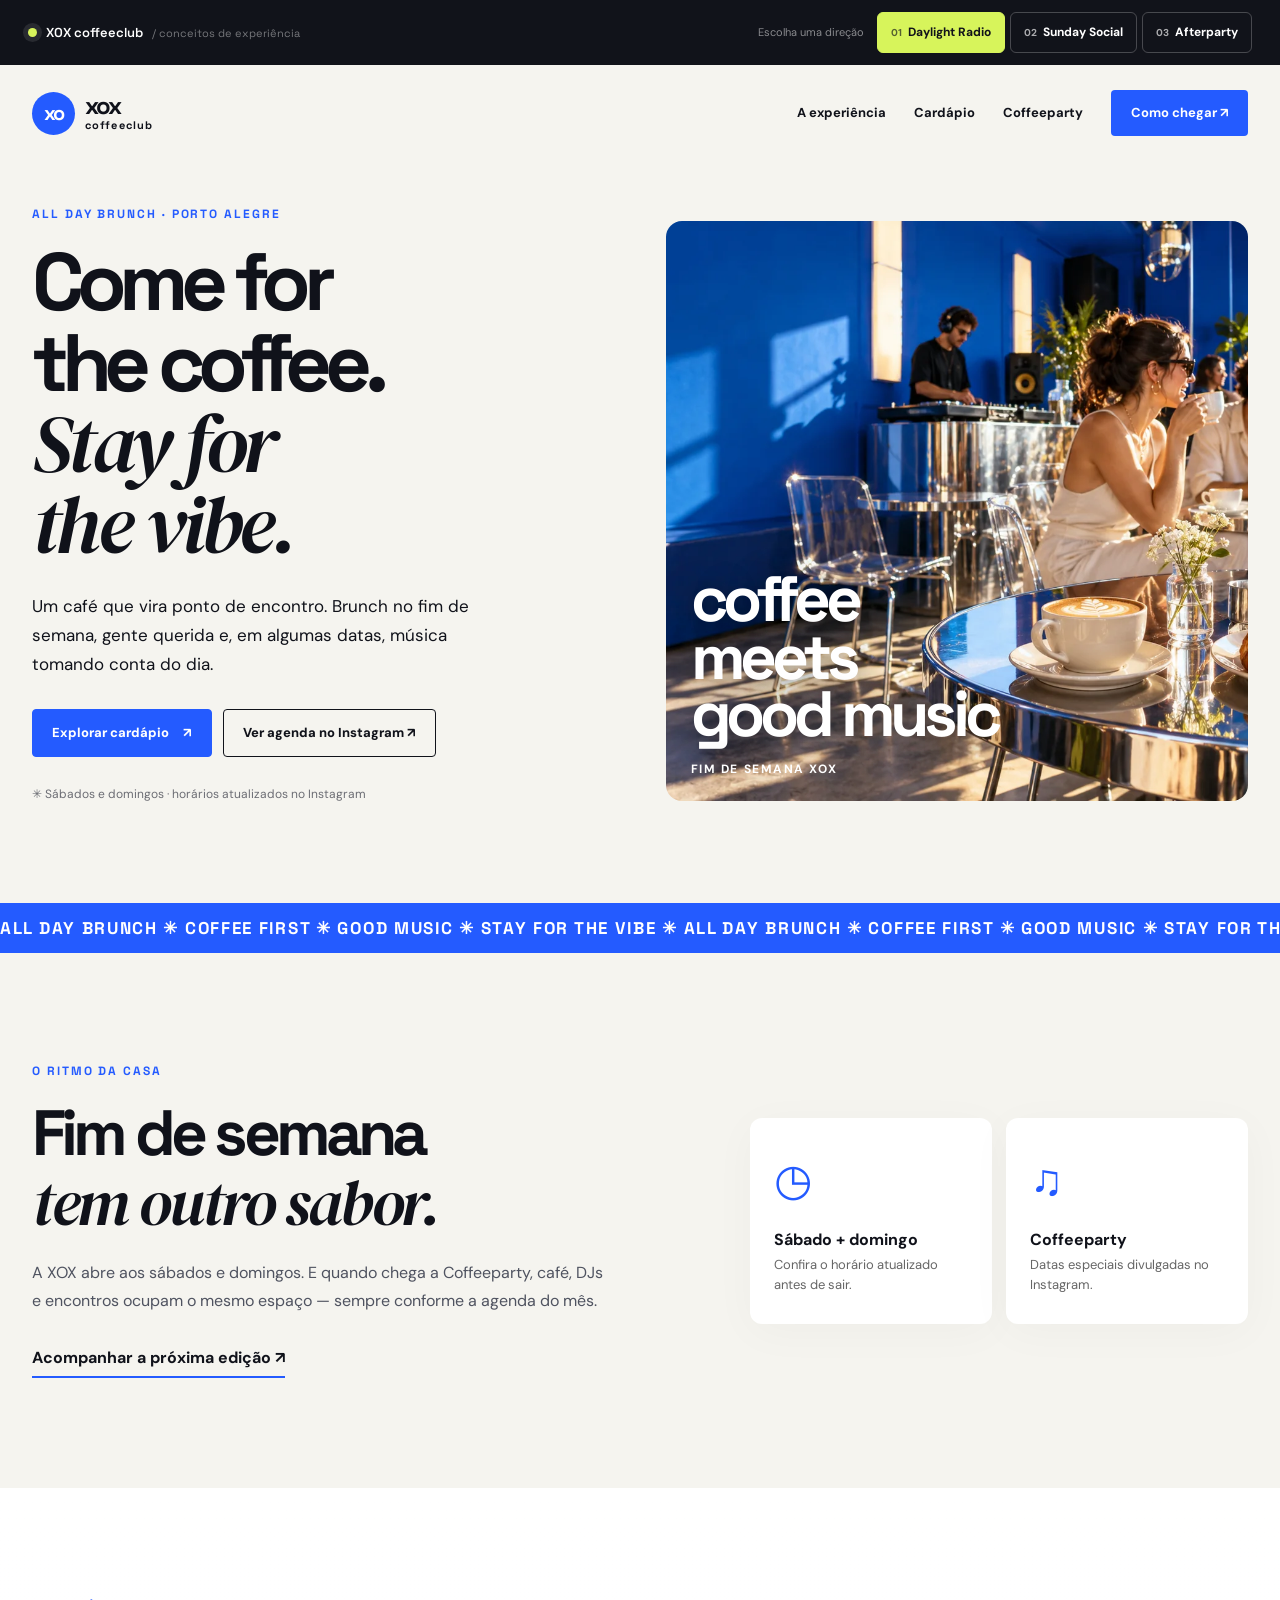
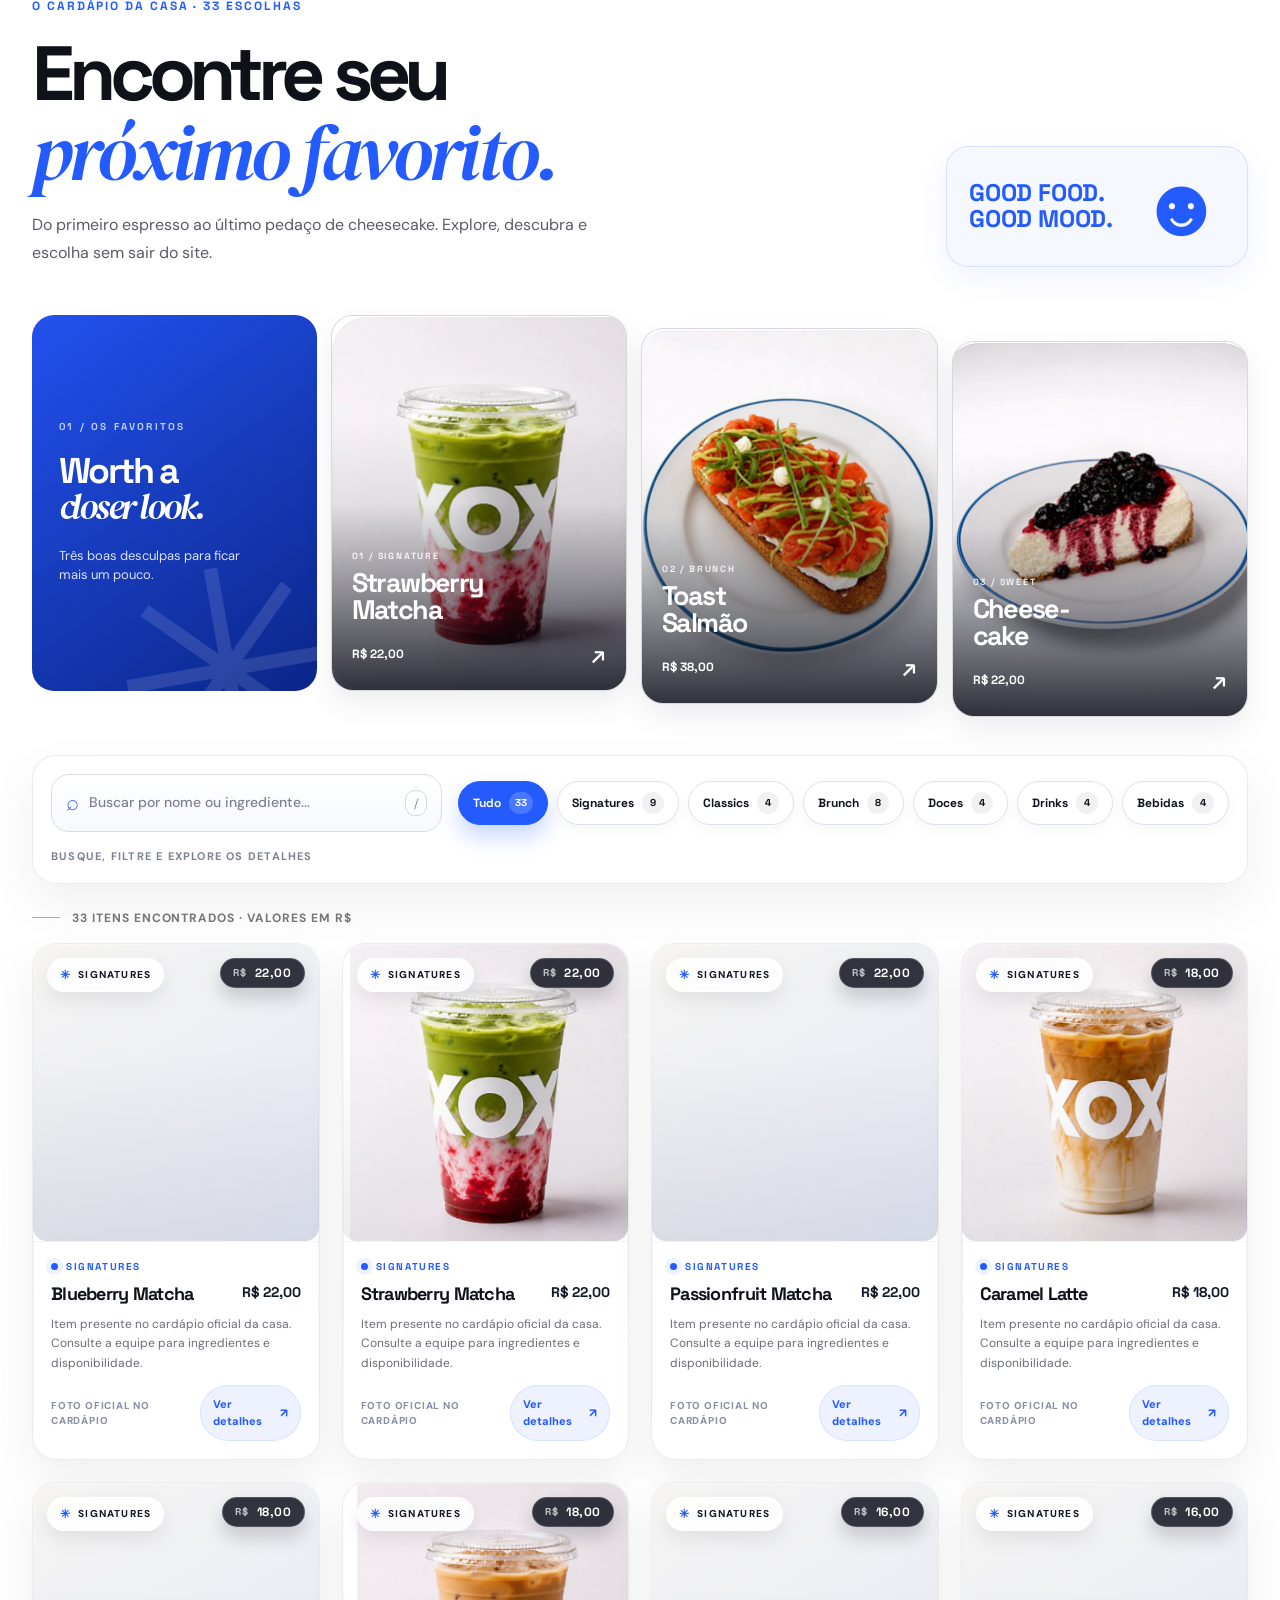
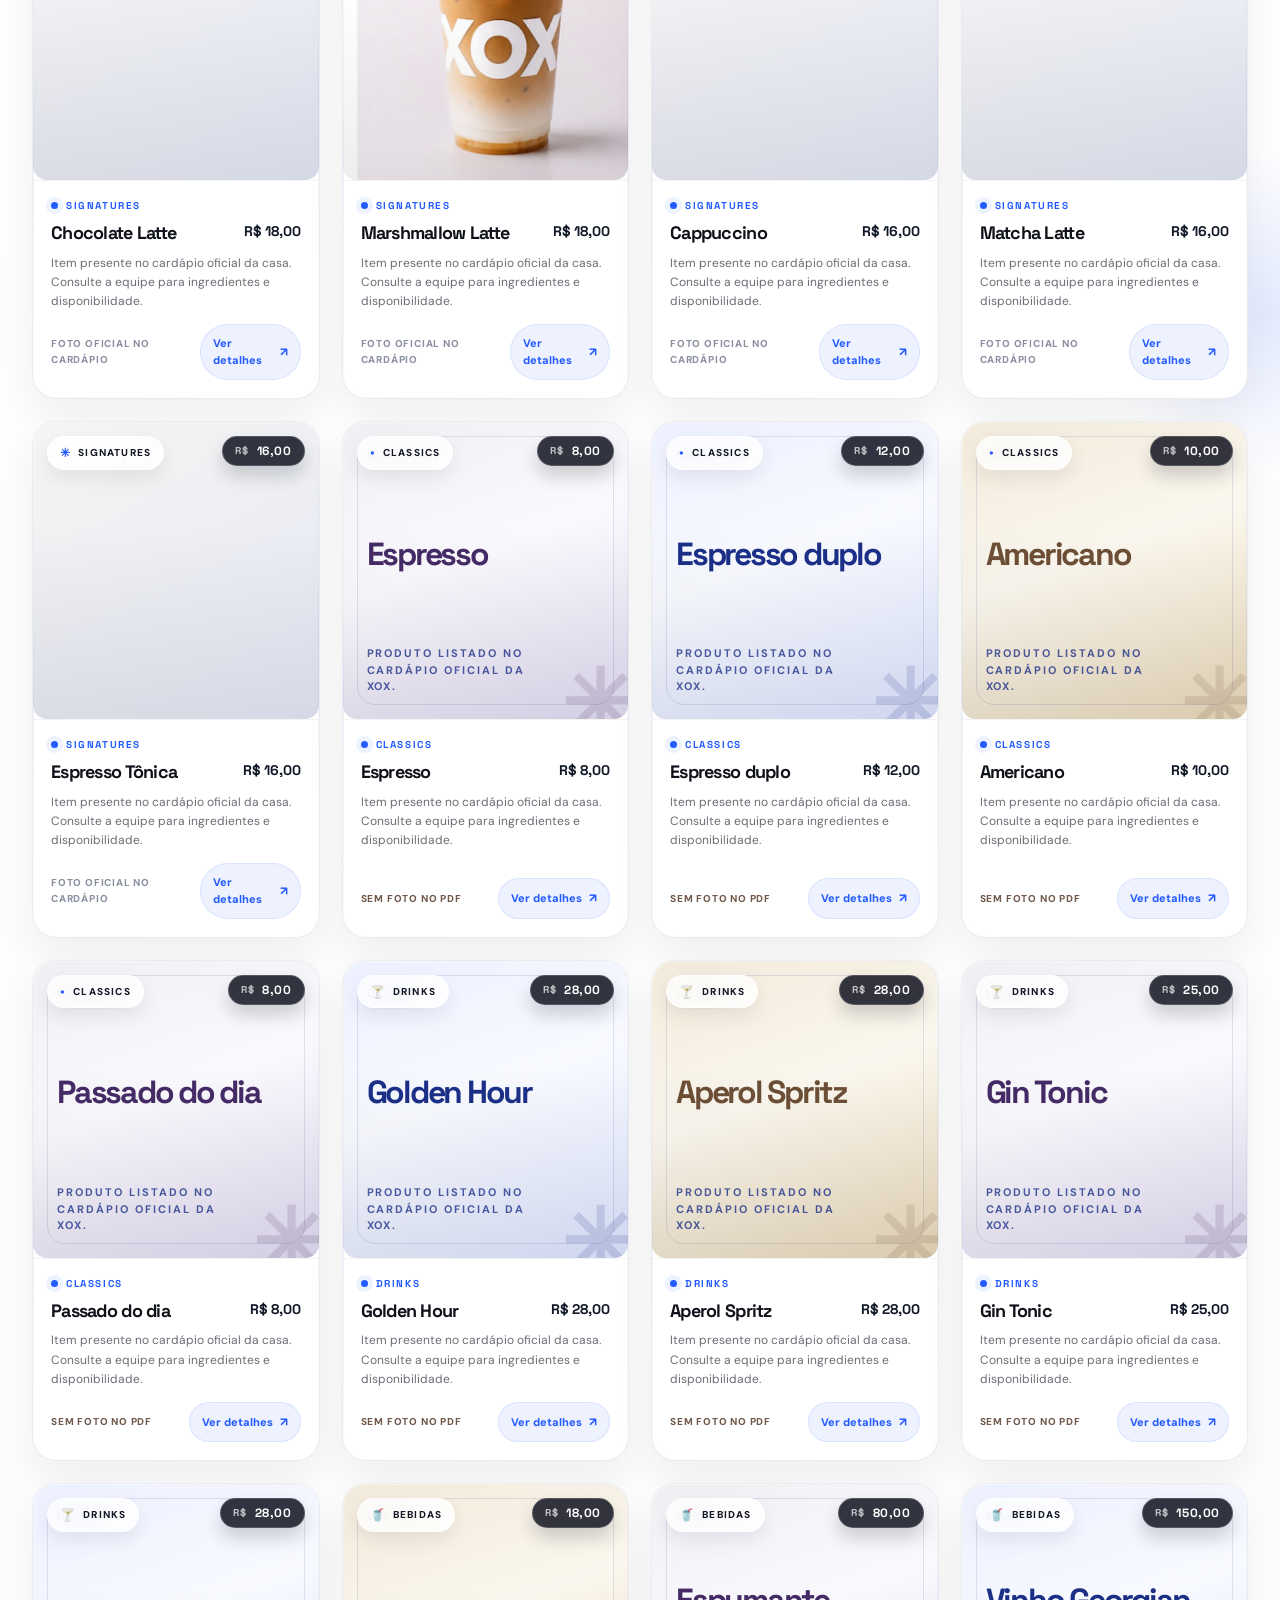
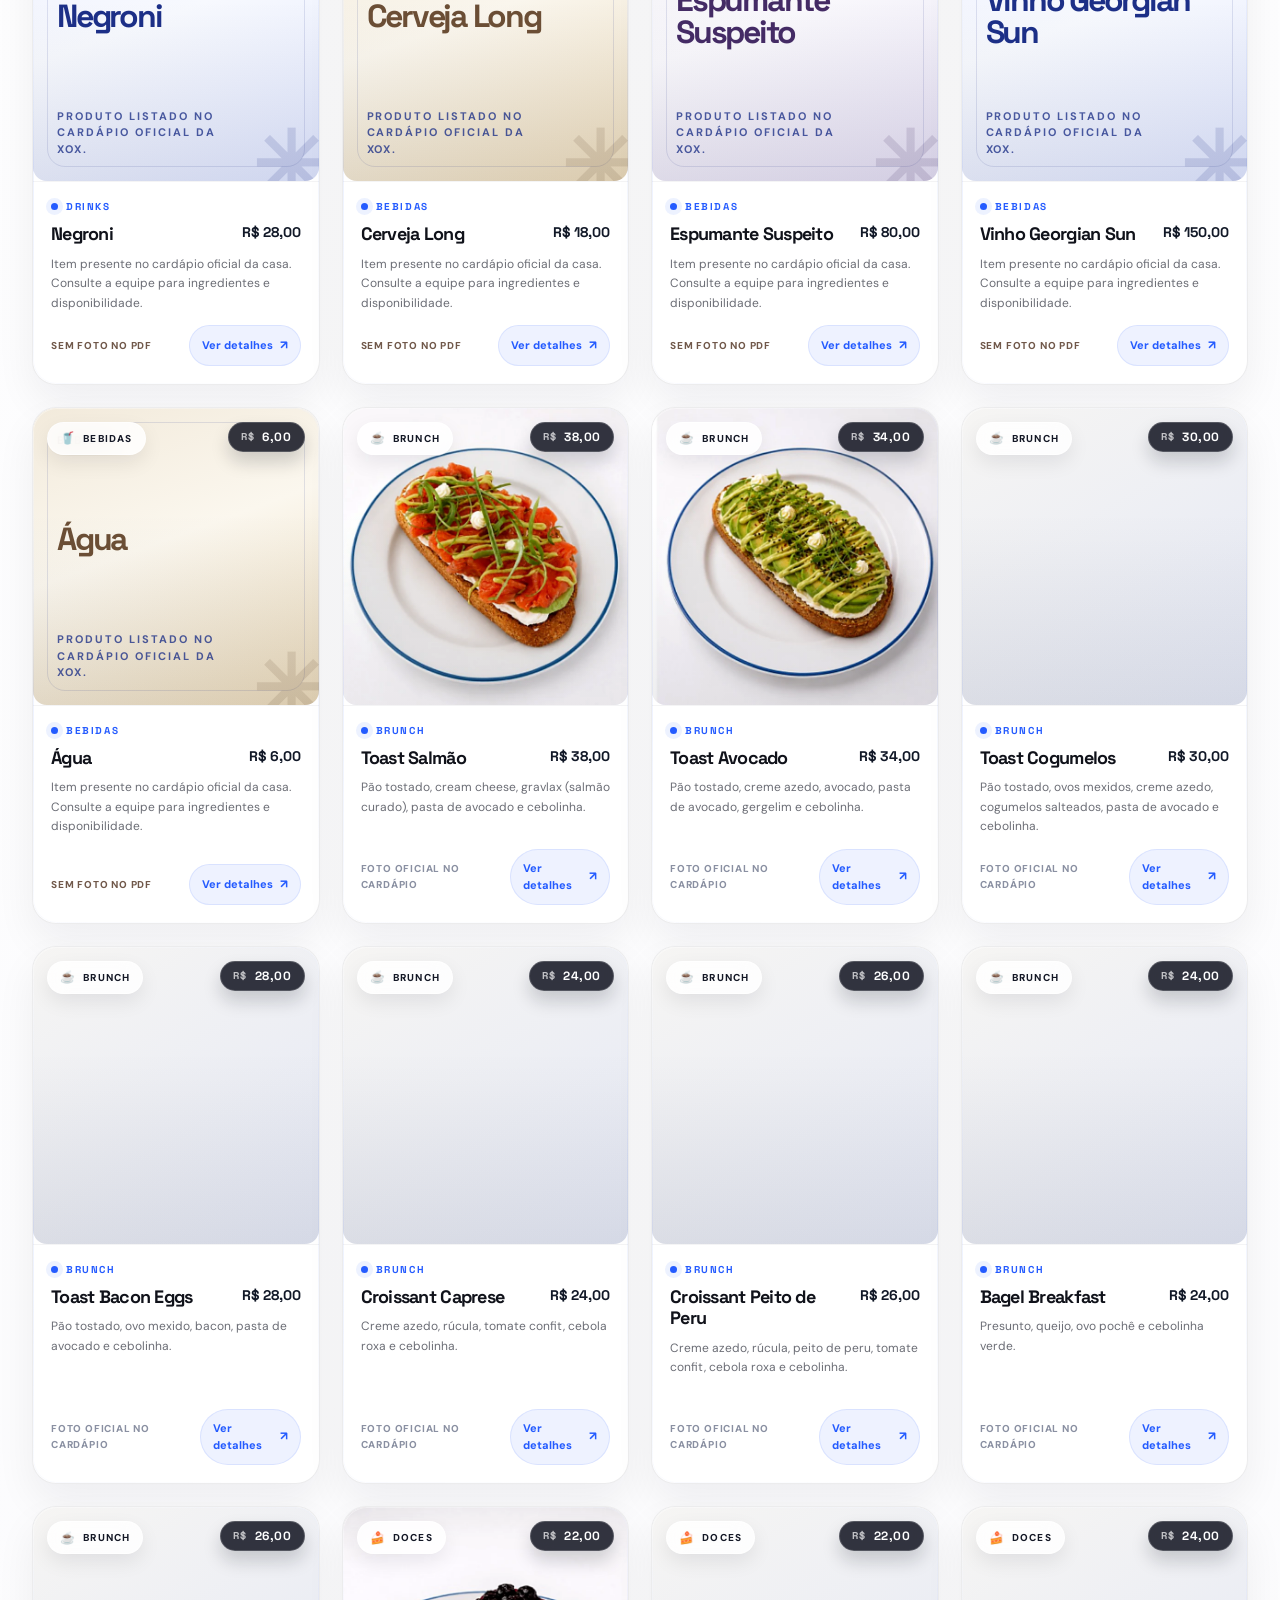
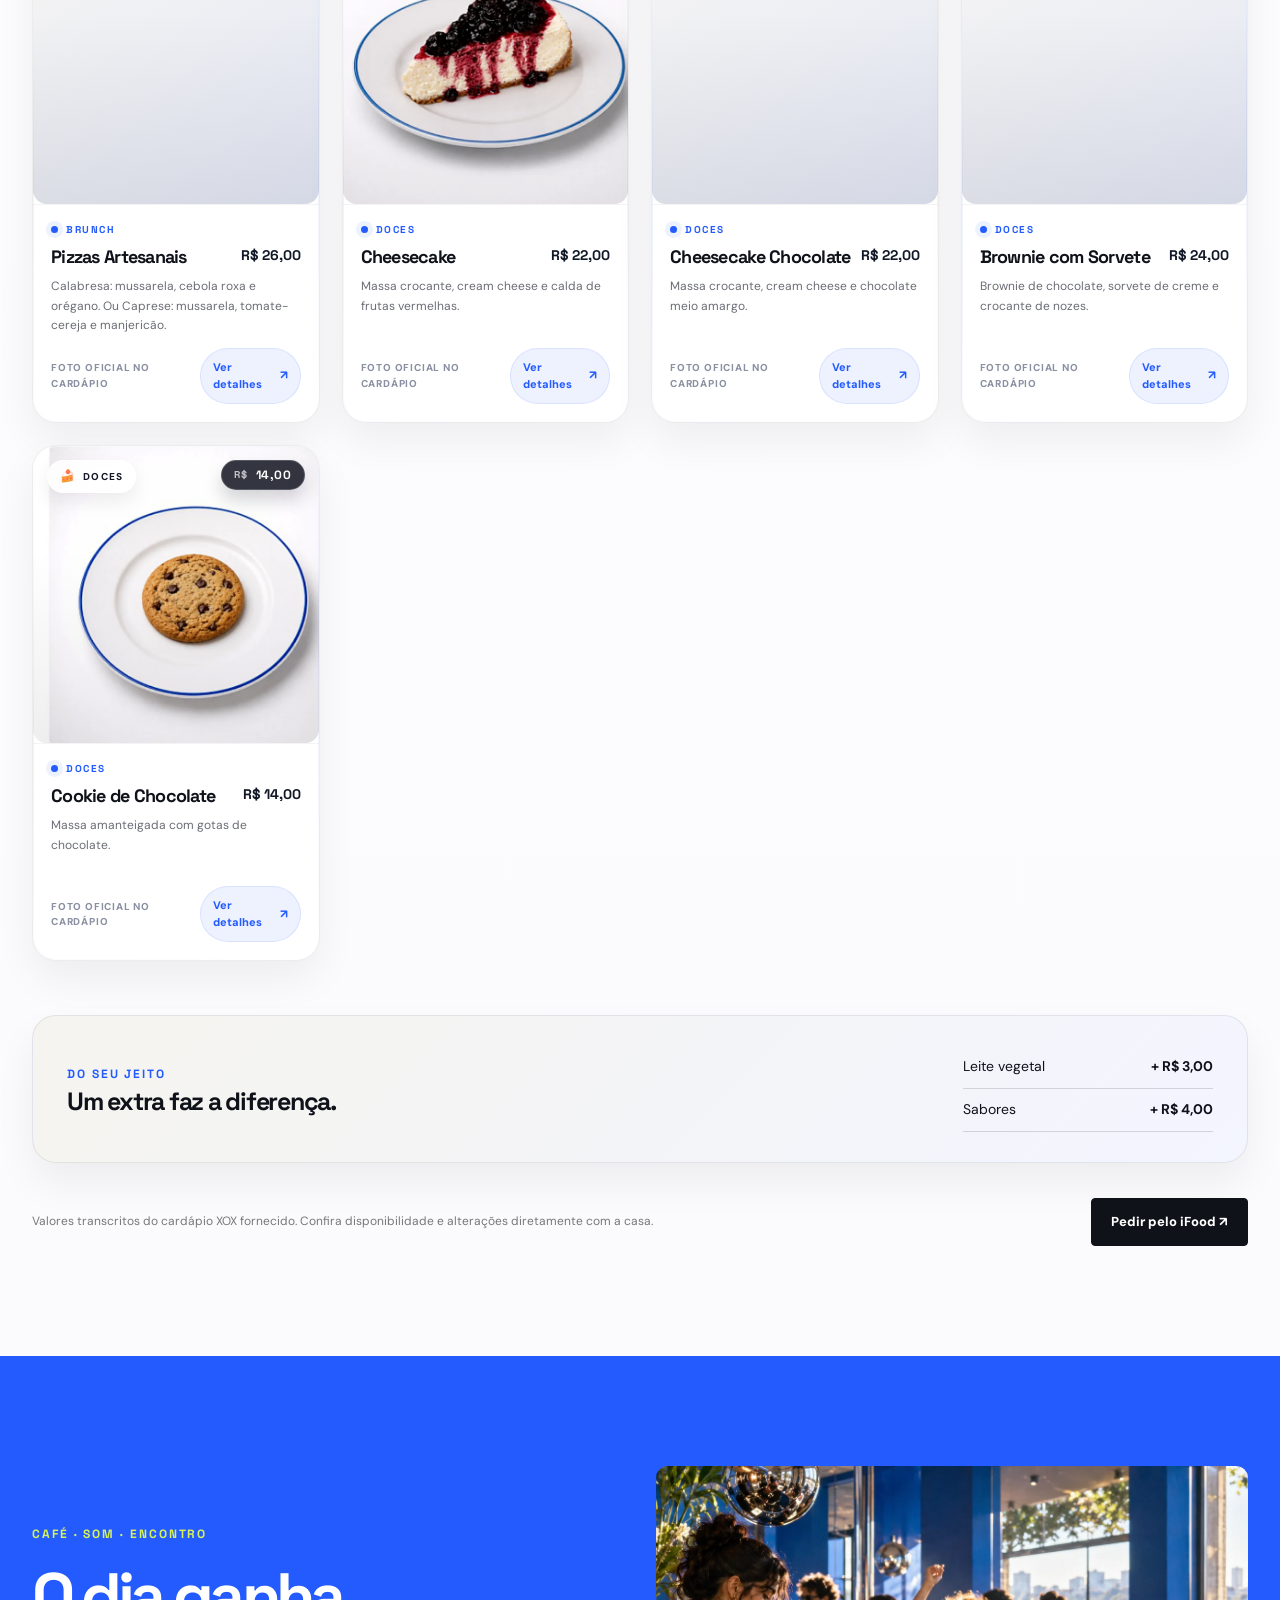
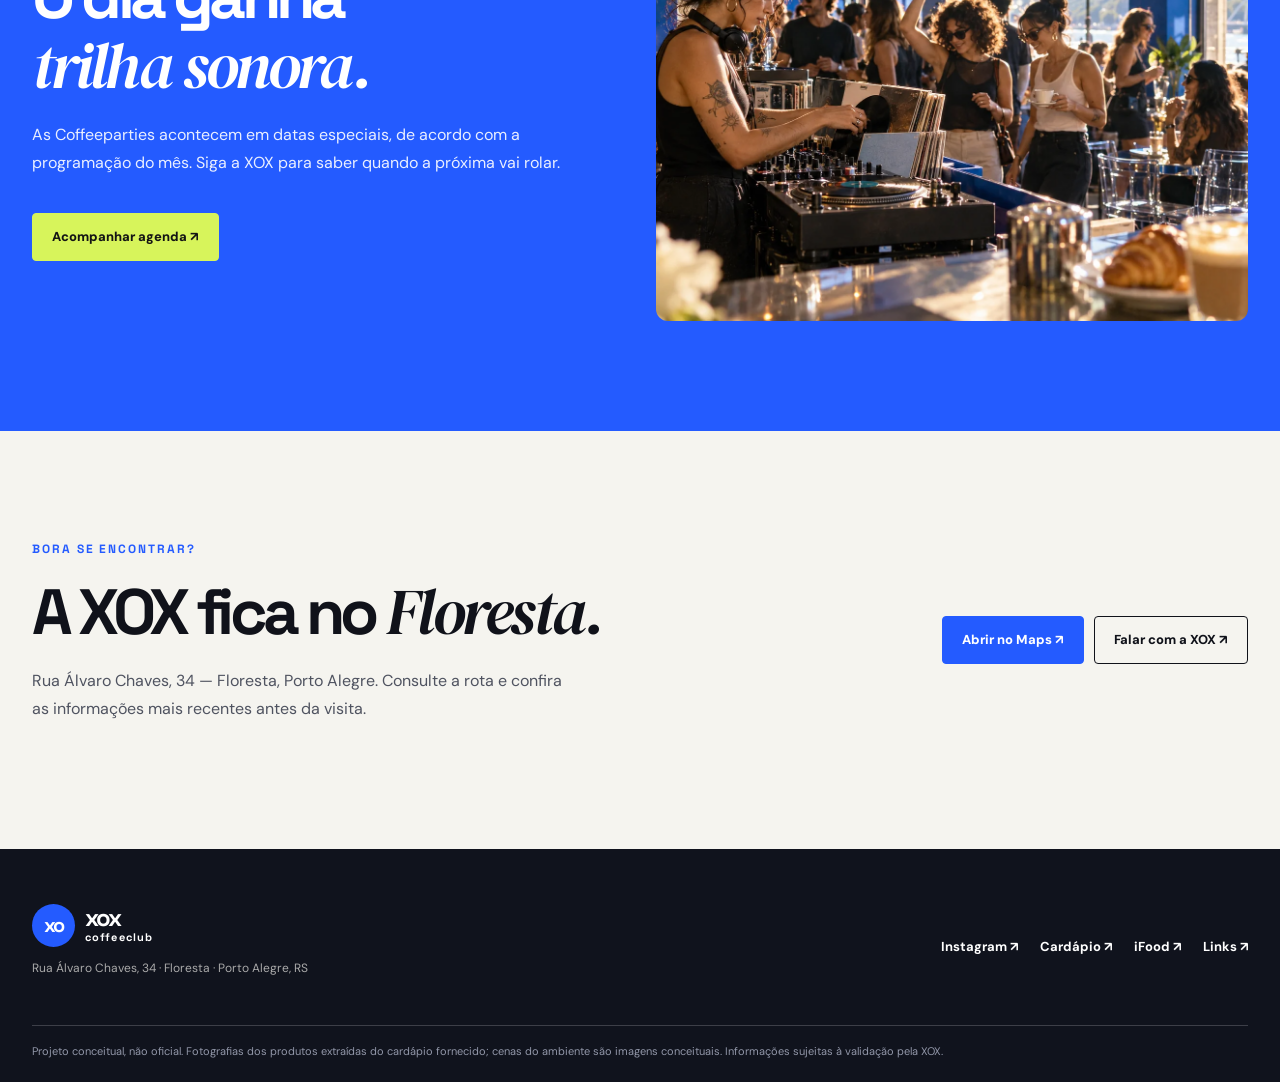
==== commit 71f132e6: "Add files via upload" ====
--- a/index.html
+++ b/index.html
@@ -6,7 +6,7 @@
 <title>XOX Coffeeclub — Come for the coffee. Stay for the vibe.</title>
 <link rel="preconnect" href="https://fonts.googleapis.com"><link rel="preconnect" href="https://fonts.gstatic.com" crossorigin>
 <link href="https://fonts.googleapis.com/css2?family=Bebas+Neue&family=DM+Sans:wght@400;500;600;700;800&family=DM+Serif+Display:ital@0;1&family=Space+Grotesk:wght@400;500;600;700&display=swap" rel="stylesheet">
-<link rel="stylesheet" href="mobile-first.css"><link rel="stylesheet" href="menu.css">
+<link rel="stylesheet" href="mobile-first.css"><link rel="stylesheet" href="menu.css"><link rel="stylesheet" href="menu-v3.css">
 <script src="menu-data.js" defer></script><script src="app.js" defer></script>
 </head>
 <body data-concept="v1">
@@ -17,7 +17,13 @@
 <section id="inicio" class="hero wrap"><div class="hero-copy"><div class="eyebrow" id="hero-eyebrow">all day brunch · Porto Alegre</div><h1 id="hero-title">Come for<br>the coffee.<br><em>Stay for<br>the vibe.</em></h1><p id="hero-intro">Um café que vira ponto de encontro. Brunch no fim de semana, gente querida e, em algumas datas, música tomando conta do dia.</p><div class="hero-actions"><a href="#cardapio" class="pill primary">Explorar cardápio <span>↗</span></a><a href="https://www.instagram.com/xoxcoffeeclub/" class="pill outline" target="_blank" rel="noopener noreferrer">Ver agenda no Instagram ↗</a></div><p class="hero-footnote">✳ Sábados e domingos · horários atualizados no Instagram</p></div><div class="hero-visual"><img src="https://oluisvi.github.io/xox-coffeeclub-conceito/assets/xox-daylight-cafe.webp" alt="Ambiente conceitual da XOX Coffeeclub com paredes azuis" fetchpriority="high"><div class="photo-label" id="photo-label">coffee<br>meets<br>good music <small>fim de semana XOX</small></div></div></section>
 <div class="marquee"><div>ALL DAY BRUNCH ✳ COFFEE FIRST ✳ GOOD MUSIC ✳ STAY FOR THE VIBE ✳ ALL DAY BRUNCH ✳ COFFEE FIRST ✳ GOOD MUSIC ✳ STAY FOR THE VIBE ✳</div></div>
 <section id="experiencia" class="experience wrap section"><div><div class="eyebrow">o ritmo da casa</div><h2 id="experience-title">Fim de semana<br><em>tem outro sabor.</em></h2><p>A XOX abre aos sábados e domingos. E quando chega a Coffeeparty, café, DJs e encontros ocupam o mesmo espaço — sempre conforme a agenda do mês.</p><a class="underlink" href="https://www.instagram.com/xoxcoffeeclub/" target="_blank" rel="noopener noreferrer">Acompanhar a próxima edição ↗</a></div><div class="experience-tiles"><div class="info-tile"><span>◷</span><h3>Sábado + domingo</h3><p>Confira o horário atualizado antes de sair.</p></div><div class="info-tile"><span>♫</span><h3>Coffeeparty</h3><p>Datas especiais divulgadas no Instagram.</p></div></div></section>
-<section id="cardapio" class="catalog-section section"><div class="wrap"><div class="catalog-heading"><div><div class="eyebrow">o cardápio da casa · 33 escolhas</div><h2 id="menu-title">Encontre seu<br><em>próximo favorito.</em></h2><p>Do primeiro espresso ao último pedaço de cheesecake. Explore, descubra e escolha sem sair do site.</p></div><div class="menu-head-aside"><b>GOOD FOOD.<br>GOOD MOOD.</b><span>☻</span></div></div><div class="catalog-controls"><label class="search-field"><span aria-hidden="true">⌕</span><input id="menu-search" type="search" placeholder="Buscar por nome ou ingrediente..." autocomplete="off" aria-label="Buscar no cardápio"><button type="button" class="search-clear" id="search-clear" aria-label="Limpar busca" hidden>✕</button><kbd>/</kbd></label><div class="categories" role="group" aria-label="Filtrar cardápio" id="category-list"></div><div class="controls-note">busque, filtre e explore os detalhes</div></div><div class="menu-count" id="menu-count" aria-live="polite"></div><div class="menu-grid" id="menu-grid"></div><div class="menu-empty" id="menu-empty" hidden><h3>Nada por aqui :/</h3><p>Tente outro ingrediente ou escolha uma categoria.</p><button id="clear-filters" class="pill primary">Ver tudo novamente ↗</button></div><div class="menu-extras"><div><span class="eyebrow">do seu jeito</span><h3>Um extra faz a diferença.</h3></div><div class="extras-list"><div>Leite vegetal <b>+ R$ 3,00</b></div><div>Sabores <b>+ R$ 4,00</b></div></div></div><div class="menu-bottom"><p>Valores transcritos do cardápio XOX fornecido. Confira disponibilidade e alterações diretamente com a casa.</p><a href="https://www.ifood.com.br/delivery/porto-alegre-rs/xox-coffeeclub-floresta/fa80816a-323a-4dc0-9d6d-e260d02aa68b?utm_medium=share" target="_blank" rel="noopener noreferrer" class="pill dark">Pedir pelo iFood ↗</a></div></div></section>
+<section id="cardapio" class="catalog-section section"><div class="wrap"><div class="catalog-heading"><div><div class="eyebrow">o cardápio da casa · 33 escolhas</div><h2 id="menu-title">Encontre seu<br><em>próximo favorito.</em></h2><p>Do primeiro espresso ao último pedaço de cheesecake. Explore, descubra e escolha sem sair do site.</p></div><div class="menu-head-aside"><b>GOOD FOOD.<br>GOOD MOOD.</b><span>☻</span></div></div><div class="menu-spotlight" aria-label="Destaques do cardápio">
+ <div class="spotlight-intro"><span class="spotlight-eyebrow" id="spotlight-eyebrow">01 / OS FAVORITOS</span><h3 id="spotlight-title">Worth a<br><em>closer look.</em></h3><p id="spotlight-copy">Três boas desculpas para ficar mais um pouco.</p><span class="spotlight-decor" aria-hidden="true">✳</span></div>
+ <button class="spotlight-item" type="button" data-product="2" aria-label="Ver Strawberry Matcha"><span class="spotlight-visual"><img src="assets/menu/strawberry-matcha.webp" loading="lazy" decoding="async" width="620" height="750" alt="Strawberry Matcha"></span><span class="spotlight-caption"><span>01 / SIGNATURE</span><strong>Strawberry<br>Matcha</strong><b>R$ 22,00 <i>↗</i></b></span></button>
+ <button class="spotlight-item" type="button" data-product="22" aria-label="Ver Toast Salmão"><span class="spotlight-visual"><img src="assets/menu/toast-salmao.webp" loading="lazy" decoding="async" width="620" height="750" alt="Toast Salmão"></span><span class="spotlight-caption"><span>02 / BRUNCH</span><strong>Toast<br>Salmão</strong><b>R$ 38,00 <i>↗</i></b></span></button>
+ <button class="spotlight-item" type="button" data-product="30" aria-label="Ver Cheesecake"><span class="spotlight-visual"><img src="assets/menu/cheesecake.webp" loading="lazy" decoding="async" width="620" height="750" alt="Cheesecake"></span><span class="spotlight-caption"><span>03 / SWEET</span><strong>Cheese-<br>cake</strong><b>R$ 22,00 <i>↗</i></b></span></button>
+</div>
+<div class="catalog-controls"><label class="search-field"><span aria-hidden="true">⌕</span><input id="menu-search" type="search" placeholder="Buscar por nome ou ingrediente..." autocomplete="off" aria-label="Buscar no cardápio"><button type="button" class="search-clear" id="search-clear" aria-label="Limpar busca" hidden>✕</button><kbd>/</kbd></label><div class="categories" role="group" aria-label="Filtrar cardápio" id="category-list"></div><div class="controls-note">busque, filtre e explore os detalhes</div></div><div class="menu-count" id="menu-count" aria-live="polite"></div><div class="menu-grid" id="menu-grid"></div><div class="menu-empty" id="menu-empty" hidden><h3>Nada por aqui :/</h3><p>Tente outro ingrediente ou escolha uma categoria.</p><button id="clear-filters" class="pill primary">Ver tudo novamente ↗</button></div><div class="menu-extras"><div><span class="eyebrow">do seu jeito</span><h3>Um extra faz a diferença.</h3></div><div class="extras-list"><div>Leite vegetal <b>+ R$ 3,00</b></div><div>Sabores <b>+ R$ 4,00</b></div></div></div><div class="menu-bottom"><p>Valores transcritos do cardápio XOX fornecido. Confira disponibilidade e alterações diretamente com a casa.</p><a href="https://www.ifood.com.br/delivery/porto-alegre-rs/xox-coffeeclub-floresta/fa80816a-323a-4dc0-9d6d-e260d02aa68b?utm_medium=share" target="_blank" rel="noopener noreferrer" class="pill dark">Pedir pelo iFood ↗</a></div></div></section>
 <section id="agenda" class="party section"><div class="wrap party-inner"><div><div class="eyebrow">café · som · encontro</div><h2 id="party-title">O dia ganha<br><em>trilha sonora.</em></h2><p>As Coffeeparties acontecem em datas especiais, de acordo com a programação do mês. Siga a XOX para saber quando a próxima vai rolar.</p><a href="https://www.instagram.com/xoxcoffeeclub/" target="_blank" rel="noopener noreferrer" class="pill primary">Acompanhar agenda ↗</a></div><img src="https://oluisvi.github.io/xox-coffeeclub-conceito/assets/xox-coffee-party.webp" loading="lazy" alt="Imagem conceitual de uma coffeeparty com DJ e convidados"></div></section>
 <section class="visit wrap section"><div><div class="eyebrow">bora se encontrar?</div><h2>A XOX fica no <em>Floresta.</em></h2><p>Rua Álvaro Chaves, 34 — Floresta, Porto Alegre. Consulte a rota e confira as informações mais recentes antes da visita.</p></div><div class="visit-actions"><a class="pill primary" href="https://www.google.com/maps/search/?api=1&query=Xox+Coffeeclub+R.+%C3%81lvaro+Chaves+34+Porto+Alegre" target="_blank" rel="noopener noreferrer">Abrir no Maps ↗</a><a class="pill outline" href="https://wa.me/555131912425" target="_blank" rel="noopener noreferrer">Falar com a XOX ↗</a></div></section>
 <footer><div class="wrap footer-inner"><div><a class="brand" href="#inicio"><span class="brand-icon">xo</span><span>xox <small>coffeeclub</small></span></a><p>Rua Álvaro Chaves, 34 · Floresta · Porto Alegre, RS</p></div><div class="footer-links"><a href="https://www.instagram.com/xoxcoffeeclub/" target="_blank" rel="noopener noreferrer">Instagram ↗</a><a href="#cardapio">Cardápio ↗</a><a href="https://www.ifood.com.br/delivery/porto-alegre-rs/xox-coffeeclub-floresta/fa80816a-323a-4dc0-9d6d-e260d02aa68b?utm_medium=share" target="_blank" rel="noopener noreferrer">iFood ↗</a><a href="https://xox.keepo.bio/" target="_blank" rel="noopener noreferrer">Links ↗</a></div></div><div class="wrap disclaimer">Projeto conceitual, não oficial. Fotografias dos produtos extraídas do cardápio fornecido; cenas do ambiente são imagens conceituais. Informações sujeitas à validação pela XOX.</div></footer>
--- a/menu-v3.css
+++ b/menu-v3.css
@@ -0,0 +1,170 @@
+/* XOX menu — Three creative directions, one source of truth for products.
+   01 Daylight Radio / 02 Sunday Social / 03 Afterparty */
+.catalog-section{--card-surface:#fff;--menu-accent:var(--blue);--menu-contrast:#fff;--card-ink:#10121a}
+.catalog-heading{position:relative;z-index:1}
+.catalog-section .menu-spotlight{margin-top:48px;margin-bottom:14px;display:grid;grid-template-columns:.96fr repeat(3,1fr);gap:14px;align-items:stretch;min-height:376px}
+.catalog-section .spotlight-intro,.catalog-section .spotlight-item{min-width:0;border-radius:22px;overflow:hidden;position:relative}
+.catalog-section .spotlight-intro{background:var(--menu-accent);color:#fff;padding:31px 27px;display:flex;flex-direction:column;justify-content:center;isolation:isolate}
+.catalog-section .spotlight-eyebrow{font:700 10px var(--display);letter-spacing:.22em;text-transform:uppercase;opacity:.73}
+.catalog-section .spotlight-intro h3{font:700 clamp(28px,2.8vw,43px)/.98 var(--display);letter-spacing:-.07em;margin:20px 0 12px;position:relative;z-index:1}
+.catalog-section .spotlight-intro h3 em{font-family:var(--serif);font-weight:400}
+.catalog-section .spotlight-intro p{font-size:13px;line-height:1.5;opacity:.85;max-width:23ch;position:relative;z-index:1;margin:10px 0 0}
+.catalog-section .spotlight-decor{position:absolute;inset:auto -30px -125px auto;font-size:280px;line-height:1;opacity:.12;transform:rotate(-10deg);pointer-events:none}
+.catalog-section .spotlight-item{border:1px solid rgba(16,18,26,.12);background:#f1f3f9;padding:0;text-align:left;box-shadow:0 12px 28px rgba(10,20,50,.07);transition:transform .34s var(--ease),box-shadow .34s var(--ease);color:var(--card-ink)}
+.catalog-section .spotlight-item:hover{transform:translateY(-7px);box-shadow:0 20px 36px rgba(10,20,50,.12)}
+.catalog-section .spotlight-item:focus-visible{outline:3px solid var(--menu-accent);outline-offset:3px}
+.catalog-section .spotlight-visual{position:absolute;inset:0;display:block;overflow:hidden}
+.catalog-section .spotlight-visual img{width:100%;height:100%;object-fit:cover;transition:transform .6s var(--ease)}
+.catalog-section .spotlight-item:hover .spotlight-visual img{transform:scale(1.055)}
+.catalog-section .spotlight-visual::after{content:"";position:absolute;inset:0;background:linear-gradient(180deg,transparent 28%,rgba(4,8,18,.08) 50%,rgba(4,8,18,.82) 100%)}
+.catalog-section .spotlight-caption{position:absolute;inset:auto 0 0;padding:26px 20px 20px;color:#fff;display:flex;flex-direction:column;gap:8px;z-index:1}
+.catalog-section .spotlight-caption>span{font:800 9px var(--display);letter-spacing:.2em;opacity:.85}
+.catalog-section .spotlight-caption strong{font:700 clamp(20px,2.1vw,32px)/.97 var(--display);letter-spacing:-.06em}
+.catalog-section .spotlight-caption b{display:flex;align-items:center;justify-content:space-between;font:700 12px var(--display);padding-top:8px}
+.catalog-section .spotlight-caption b i{font:500 24px var(--display);font-style:normal}
+/* More expressive cards: photo edges, composition and detail affordances */
+.catalog-section .product-card.has-photo .product-art{background:linear-gradient(150deg,#f6f5f3,#e4e8f5)}
+.catalog-section .product-card.has-photo .product-art img{position:relative;z-index:0}
+.catalog-section .product-card .product-meta{border-top:1px solid rgba(16,18,26,.045)}
+.catalog-section .product-card .product-row strong{line-height:1.2}
+.catalog-section .product-card .product-more{min-width:34px;min-height:34px;justify-content:center}
+.catalog-section .menu-count{display:flex;align-items:center;gap:12px}
+.catalog-section .menu-count::before{content:"";width:28px;height:1px;background:currentColor;opacity:.6}
+/* Daylight Radio: gallery/editorial, electric-blue hierarchy */
+body[data-concept="v1"] .catalog-section .spotlight-intro{background:linear-gradient(145deg,#2251ee,#0b2689)}
+body[data-concept="v1"] .catalog-section .spotlight-item{border-radius:22px}
+body[data-concept="v1"] .catalog-section .spotlight-item:nth-of-type(2){transform:translateY(13px)}
+body[data-concept="v1"] .catalog-section .spotlight-item:nth-of-type(2):hover{transform:translateY(6px)}
+body[data-concept="v1"] .catalog-section .spotlight-item:nth-of-type(3){transform:translateY(26px)}
+body[data-concept="v1"] .catalog-section .spotlight-item:nth-of-type(3):hover{transform:translateY(19px)}
+body[data-concept="v1"] .catalog-controls{margin-top:64px}
+body[data-concept="v1"] .catalog-section .product-card{background:#fff}
+body[data-concept="v1"] .catalog-section .product-art{border-radius:0 0 14px 14px}
+/* Sunday Social: slow brunch, warm colors, arches, generous breathing room */
+body[data-concept="v2"] .catalog-section{--menu-accent:#973a2d;--card-ink:#4a241e;color:#402b21}
+body[data-concept="v2"] .catalog-section .menu-spotlight{grid-template-columns:1.15fr repeat(3,1fr);gap:19px;min-height:430px;margin-top:54px}
+body[data-concept="v2"] .catalog-section .spotlight-intro{background:linear-gradient(160deg,#8d4138,#c77a57);border-radius:190px 190px 20px 20px;justify-content:flex-end;padding-bottom:38px}
+body[data-concept="v2"] .catalog-section .spotlight-intro h3{font-family:var(--serif);font-weight:400;font-size:clamp(34px,3.4vw,55px);letter-spacing:-.05em}
+body[data-concept="v2"] .catalog-section .spotlight-intro h3 em{font-weight:400}
+body[data-concept="v2"] .catalog-section .spotlight-item{border-radius:190px 190px 20px 20px;border:1px solid rgba(126,72,43,.13);background:#f0e4d5}
+body[data-concept="v2"] .catalog-section .spotlight-caption strong{font-family:var(--serif);font-weight:400;letter-spacing:-.055em;font-size:clamp(23px,2.7vw,38px)}
+body[data-concept="v2"] .catalog-section .product-card{border-radius:170px 170px 20px 20px;background:#fffdf8;border-color:rgba(122,79,51,.13);box-shadow:0 14px 36px rgba(100,62,41,.08)}
+body[data-concept="v2"] .catalog-section .product-art{border-radius:180px 180px 0 0;aspect-ratio:1/.96}
+body[data-concept="v2"] .catalog-section .product-card:hover{border-color:rgba(151,58,45,.3);box-shadow:0 26px 48px rgba(100,62,41,.13)}
+body[data-concept="v2"] .catalog-section .product-card .product-row strong{font-family:var(--serif);font-size:23px;font-weight:400;letter-spacing:-.045em;max-width:100%}
+body[data-concept="v2"] .catalog-section .product-row b{color:#8a422f}
+body[data-concept="v2"] .catalog-section .card-tag{background:rgba(255,250,243,.86);color:#8a422f}
+body[data-concept="v2"] .catalog-section .price-tag{background:#8f4337}
+body[data-concept="v2"] .catalog-section .category-chip.selected{background:#8a422f;border-color:#8a422f;color:#fff}
+body[data-concept="v2"] .catalog-section .category-chip{border-color:#e5d0be}
+body[data-concept="v2"] .catalog-section .product-more{background:#f9ebe4;color:#8a422f;border-color:#edd7cb}
+body[data-concept="v2"] .catalog-section .product-category{color:#9e503a}
+body[data-concept="v2"] .catalog-section .product-category::before{box-shadow:0 0 0 5px rgba(158,80,58,.09)}
+body[data-concept="v2"] .catalog-section .product-meta{padding:24px 21px 22px}
+body[data-concept="v2"] .catalog-section .product-description{color:#79685d}
+body[data-concept="v2"] .catalog-section .catalog-controls{background:rgba(255,251,244,.92);border:1px solid #eadcca}
+body[data-concept="v2"] .catalog-section .search-field{background:#fffaf4;border-color:#eadcca}
+/* Afterparty: festival poster, acid palette, sharp lines, asymmetry */
+body[data-concept="v3"] .catalog-section{--menu-accent:#142eda;--card-ink:#131313}
+body[data-concept="v3"] .catalog-section .menu-spotlight{grid-template-columns:1.08fr 1fr 1fr 1fr;gap:13px;min-height:398px}
+body[data-concept="v3"] .catalog-section .spotlight-intro{background:#e8ff48;color:#101010;border:3px solid #141414;border-radius:0;box-shadow:7px 7px 0 #141414;transform:rotate(-1deg)}
+body[data-concept="v3"] .catalog-section .spotlight-intro h3,body[data-concept="v3"] .catalog-section .spotlight-intro h3 em{font-family:var(--poster);font-style:normal;font-size:clamp(43px,4.2vw,72px);font-weight:400;letter-spacing:0;line-height:.88}
+body[data-concept="v3"] .catalog-section .spotlight-intro .spotlight-decor{font-family:var(--poster);opacity:.16;transform:rotate(15deg)}
+body[data-concept="v3"] .catalog-section .spotlight-item{border:3px solid #111;border-radius:0;box-shadow:7px 7px 0 #141414}
+body[data-concept="v3"] .catalog-section .spotlight-item:hover{transform:translate(-4px,-7px);box-shadow:11px 14px 0 #141414}
+body[data-concept="v3"] .catalog-section .spotlight-item:nth-of-type(2){transform:rotate(1.2deg)}
+body[data-concept="v3"] .catalog-section .spotlight-item:nth-of-type(2):hover{transform:rotate(1.2deg) translateY(-6px)}
+body[data-concept="v3"] .catalog-section .spotlight-item:nth-of-type(3){transform:rotate(-1.5deg)}
+body[data-concept="v3"] .catalog-section .spotlight-item:nth-of-type(3):hover{transform:rotate(-1.5deg) translateY(-6px)}
+body[data-concept="v3"] .catalog-section .spotlight-caption strong{font:400 clamp(38px,4vw,58px)/.8 var(--poster);letter-spacing:0;text-transform:uppercase}
+body[data-concept="v3"] .catalog-section .spotlight-caption{padding:23px 17px 18px}
+body[data-concept="v3"] .catalog-section .spotlight-caption b{color:#e8ff48}
+body[data-concept="v3"] .catalog-section .product-card{border:2px solid #101010;border-radius:0;box-shadow:7px 7px 0 #141414;background:#fff}
+body[data-concept="v3"] .catalog-section .product-card:hover{transform:translate(-4px,-5px);box-shadow:11px 12px 0 #141414}
+body[data-concept="v3"] .catalog-section .product-art{border-radius:0;aspect-ratio:1/.98;border-bottom:2px solid #101010}
+body[data-concept="v3"] .catalog-section .product-meta{background:#fff;gap:8px}
+body[data-concept="v3"] .catalog-section .product-row strong{font:400 31px/.91 var(--poster);text-transform:uppercase;letter-spacing:.01em;max-width:none}
+body[data-concept="v3"] .catalog-section .product-row b{font:400 24px var(--poster)}
+body[data-concept="v3"] .catalog-section .product-row{flex-direction:column;gap:12px}
+body[data-concept="v3"] .catalog-section .card-tag{background:#e8ff48;color:#111;border:2px solid #111;border-radius:0;box-shadow:4px 4px 0 #111}
+body[data-concept="v3"] .catalog-section .price-tag{background:#111;border-radius:0;border:2px solid #111;box-shadow:4px 4px 0 #e8ff48}
+body[data-concept="v3"] .catalog-section .product-more{background:#e8ff48;color:#111;border:1px solid #111;border-radius:0}
+body[data-concept="v3"] .catalog-section .product-category{font-weight:900;color:#1529c0}
+body[data-concept="v3"] .catalog-section .product-description{color:#4e4e4e}
+body[data-concept="v3"] .catalog-section .type-art{border-radius:0}
+body[data-concept="v3"] .catalog-section .type-art strong{font:400 47px/.85 var(--poster);text-transform:uppercase;letter-spacing:.015em}
+body[data-concept="v3"] .catalog-section .type-art{background:#e8ff48;color:#111}
+body[data-concept="v3"] .catalog-section .type-art::before{border:2px solid rgba(0,0,0,.2);border-radius:0}
+body[data-concept="v3"] .catalog-section .catalog-controls{background:#fff;border-radius:0}
+body[data-concept="v3"] .catalog-section .search-field{border:2px solid #111;border-radius:0;background:#fff}
+body[data-concept="v3"] .catalog-section .category-chip{border-radius:0;border:2px solid #111;background:#fff;box-shadow:3px 3px 0 #111}
+body[data-concept="v3"] .catalog-section .category-chip.selected{background:#e8ff48;border-color:#111;color:#111;box-shadow:4px 4px 0 #111}
+body[data-concept="v3"] .catalog-section .category-chip:hover{box-shadow:5px 5px 0 #111}
+body[data-concept="v3"] .catalog-section .menu-count{color:#131313}
+body[data-concept="v3"] .catalog-section .menu-extras{box-shadow:7px 7px 0 #111}
+body[data-concept="v3"] .catalog-section .menu-head-aside{transform:rotate(2deg)}
+/* Flexible gallery layout */
+@media(max-width:1100px){
+ .catalog-section .menu-spotlight{grid-template-columns:repeat(4,minmax(0,1fr));min-height:335px}
+ .catalog-section .spotlight-intro{padding:26px 18px}
+ .catalog-section .spotlight-intro h3{font-size:clamp(25px,3.5vw,39px)}
+ body[data-concept="v2"] .catalog-section .menu-spotlight{grid-template-columns:repeat(4,minmax(0,1fr));min-height:370px}
+ body[data-concept="v3"] .catalog-section .menu-spotlight{grid-template-columns:repeat(4,minmax(0,1fr));min-height:340px}
+}
+@media(max-width:760px){
+ .catalog-section .menu-spotlight{grid-template-columns:repeat(2,minmax(0,1fr));min-height:0;gap:12px;margin-top:30px;margin-bottom:22px}
+ .catalog-section .spotlight-intro{min-height:230px;padding:23px 18px}
+ .catalog-section .spotlight-item{aspect-ratio:1/1.15}
+ .catalog-section .spotlight-item:last-child{display:none}
+ .catalog-section .spotlight-caption{padding:20px 15px 15px}
+ .catalog-section .spotlight-caption strong{font-size:clamp(22px,5vw,30px)}
+ .catalog-section .spotlight-item:nth-of-type(2){display:none}
+ .catalog-section .spotlight-item:first-of-type{display:block}
+ body[data-concept="v1"] .catalog-section .spotlight-item:nth-of-type(2),body[data-concept="v1"] .catalog-section .spotlight-item:nth-of-type(3){transform:none}
+ body[data-concept="v1"] .catalog-controls{margin-top:32px}
+ body[data-concept="v2"] .catalog-section .menu-spotlight{grid-template-columns:repeat(2,minmax(0,1fr));min-height:0;gap:13px;margin-top:35px}
+ body[data-concept="v2"] .catalog-section .spotlight-intro{border-radius:120px 120px 16px 16px;padding:24px 16px 18px;min-height:260px}
+ body[data-concept="v2"] .catalog-section .spotlight-intro h3{font-size:clamp(25px,6vw,36px)}
+ body[data-concept="v2"] .catalog-section .spotlight-item{border-radius:120px 120px 16px 16px;aspect-ratio:1/1.3}
+ body[data-concept="v2"] .catalog-section .product-card .product-row strong{font-size:19px}
+ body[data-concept="v2"] .catalog-section .product-meta{padding:16px 13px}
+ body[data-concept="v3"] .catalog-section .menu-spotlight{grid-template-columns:repeat(2,minmax(0,1fr));min-height:0;gap:16px}
+ body[data-concept="v3"] .catalog-section .spotlight-intro{min-height:240px;padding:18px 14px}
+ body[data-concept="v3"] .catalog-section .spotlight-intro h3,body[data-concept="v3"] .catalog-section .spotlight-intro h3 em{font-size:clamp(36px,9vw,54px)}
+ body[data-concept="v3"] .catalog-section .spotlight-caption strong{font-size:clamp(30px,8vw,45px)}
+ body[data-concept="v3"] .catalog-section .product-row strong{font-size:25px}
+ body[data-concept="v3"] .catalog-section .product-row b{font-size:20px}
+ body[data-concept="v3"] .catalog-section .card-tag{font-size:8px;padding:6px}
+ body[data-concept="v3"] .catalog-section .price-tag{font-size:10px;padding:6px}
+}
+@media(max-width:380px){
+ .catalog-section .spotlight-intro{min-height:200px}
+ .catalog-section .spotlight-intro h3{font-size:27px}
+ .catalog-section .spotlight-intro p{font-size:11px}
+ .catalog-section .spotlight-caption strong{font-size:21px}
+ .catalog-section .product-card .product-hint{font-size:8px}
+ .catalog-section .product-card .product-more{font-size:9px;padding:8px}
+}
+@media(prefers-reduced-motion:reduce){.catalog-section .spotlight-item,.catalog-section .spotlight-visual img{transition:none}}
+/* Fine-tuning of menus and detail overlays */
+.dialog-shell:not(:has(.dialog-media)){grid-template-columns:1fr}
+body[data-concept="v2"] #product-dialog{background:#fff9f1;color:#4d3025;border-radius:38px}
+body[data-concept="v2"] #product-dialog .dialog-copy h2{font-family:var(--serif);font-weight:400;letter-spacing:-.06em}
+body[data-concept="v2"] #product-dialog .dialog-price{color:#974536}
+body[data-concept="v2"] #product-dialog .dialog-badge{background:#f6e8d8;border:1px solid #efdbc8;color:#8e4936}
+body[data-concept="v2"] #product-dialog .dialog-copy{padding:52px 40px}
+body[data-concept="v3"] #product-dialog{background:#f9faff;color:#101010;border:3px solid #111;border-radius:0;box-shadow:14px 14px 0 #e8ff48}
+body[data-concept="v3"] #product-dialog .dialog-copy h2{font:400 clamp(50px,6.5vw,92px)/.88 var(--poster);letter-spacing:.005em;text-transform:uppercase}
+body[data-concept="v3"] #product-dialog .dialog-price{color:#142eda;font:400 42px var(--poster)}
+body[data-concept="v3"] #product-dialog .dialog-badge{border:2px solid #111;background:#e8ff48;color:#111;border-radius:0}
+body[data-concept="v3"] #product-dialog .dialog-close{border:2px solid #111;border-radius:0;background:#e8ff48}
+body[data-concept="v3"] #product-dialog .dialog-copy{padding:44px 35px}
+body[data-concept="v3"] .catalog-section .type-art strong{font-size:clamp(25px,2.9vw,39px);line-height:.96;overflow-wrap:anywhere;max-width:100%}
+body[data-concept="v2"] .catalog-section .card-badges{top:21px;left:50%;right:auto;transform:translateX(-50%);justify-content:center}
+body[data-concept="v2"] .catalog-section .card-badges .card-tag{display:none}
+body[data-concept="v2"] .catalog-section .card-badges .price-tag{background:#8f4337;box-shadow:0 8px 15px rgba(79,35,24,.2)}
+@media(max-width:760px){
+ body[data-concept="v3"] .catalog-section .type-art strong{font-size:clamp(24px,6.5vw,30px);overflow-wrap:anywhere}
+ body[data-concept="v2"] .catalog-section .card-badges{top:21px}
+ body[data-concept="v2"] #product-dialog .dialog-copy,body[data-concept="v3"] #product-dialog .dialog-copy{padding:30px 24px}
+}
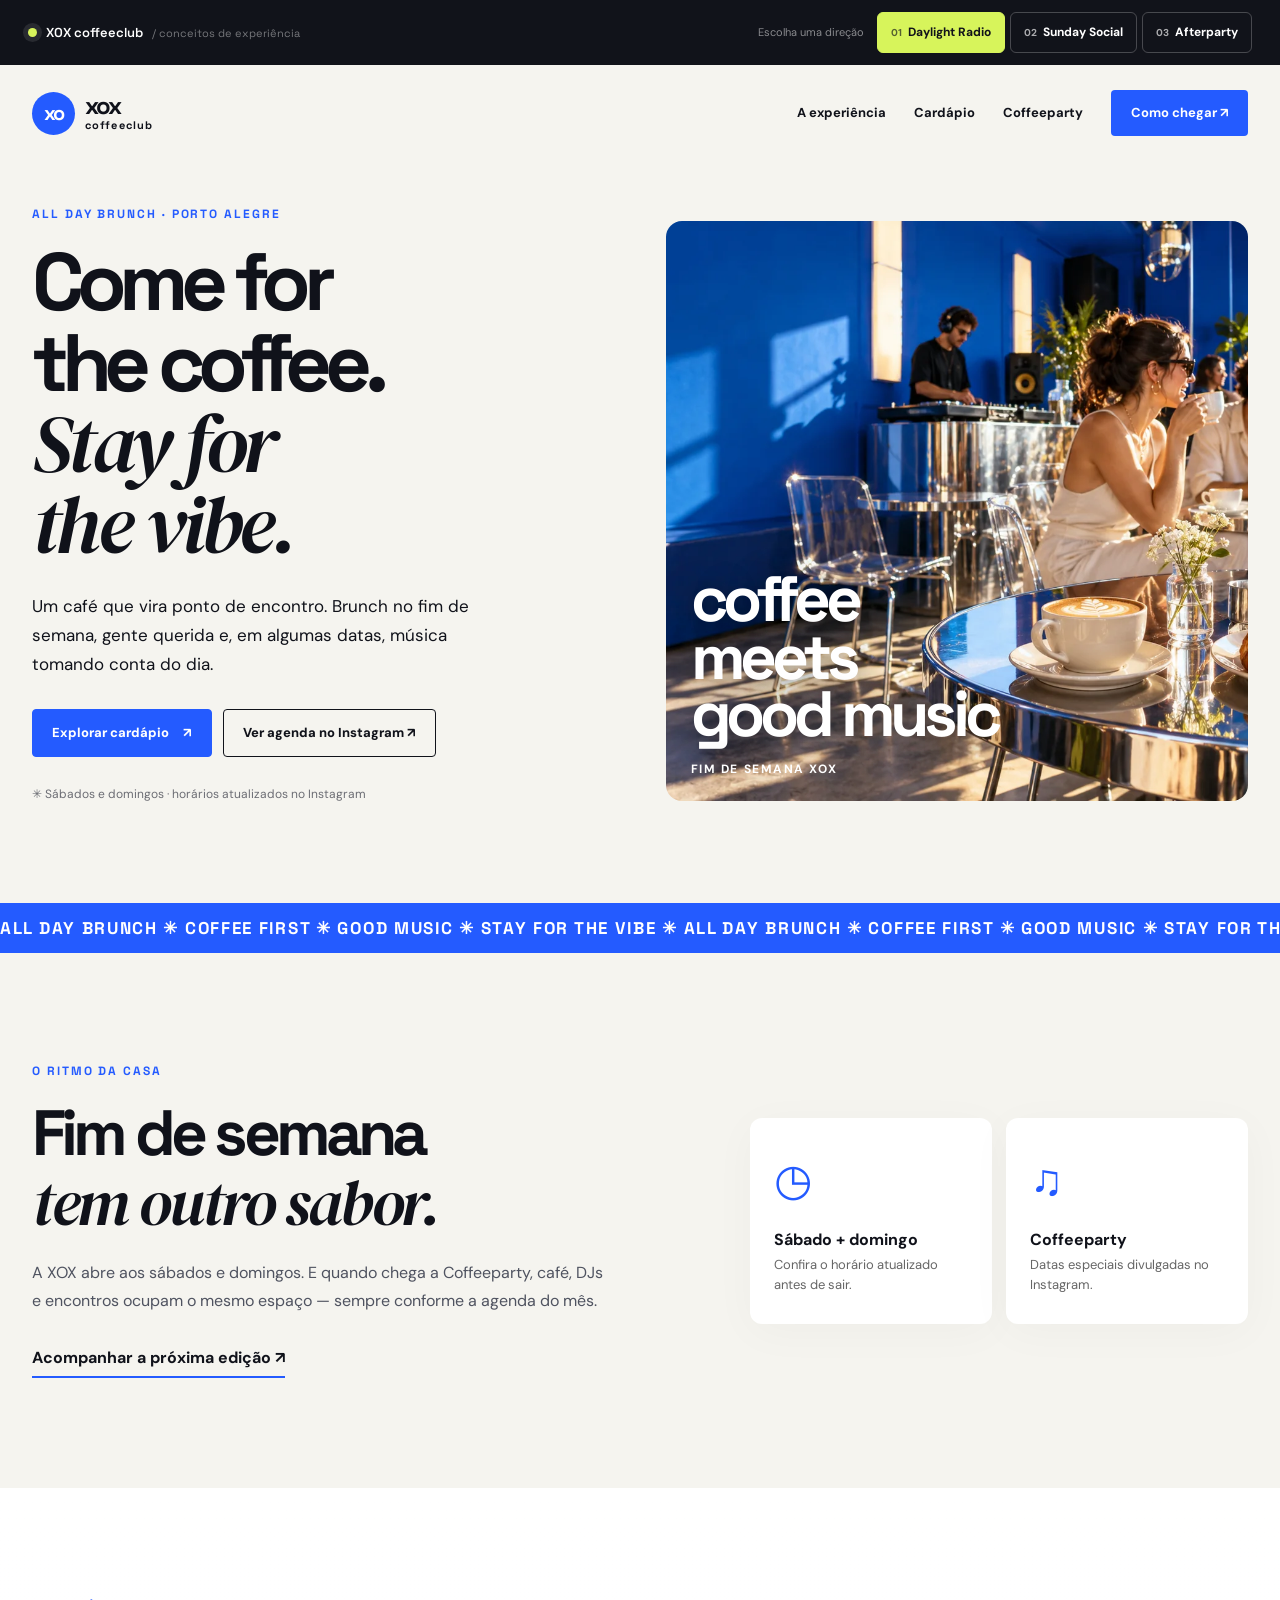
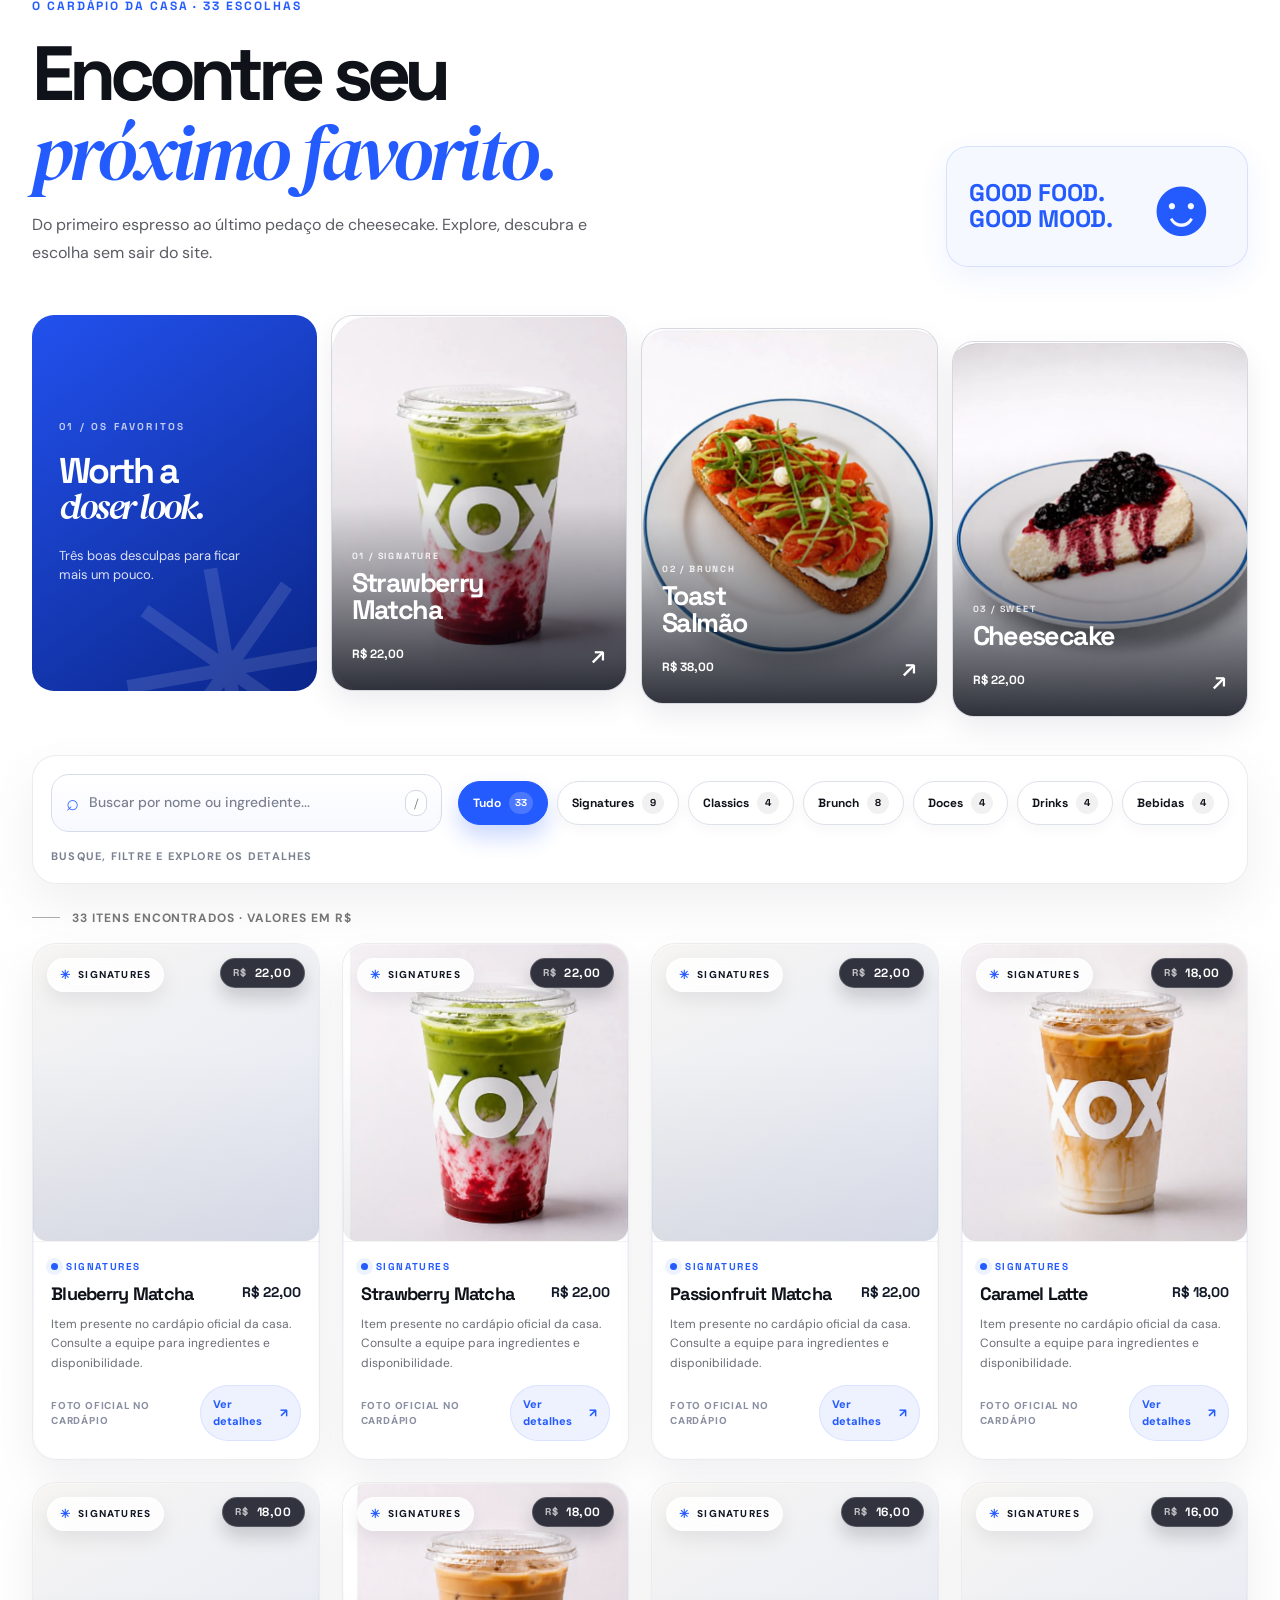
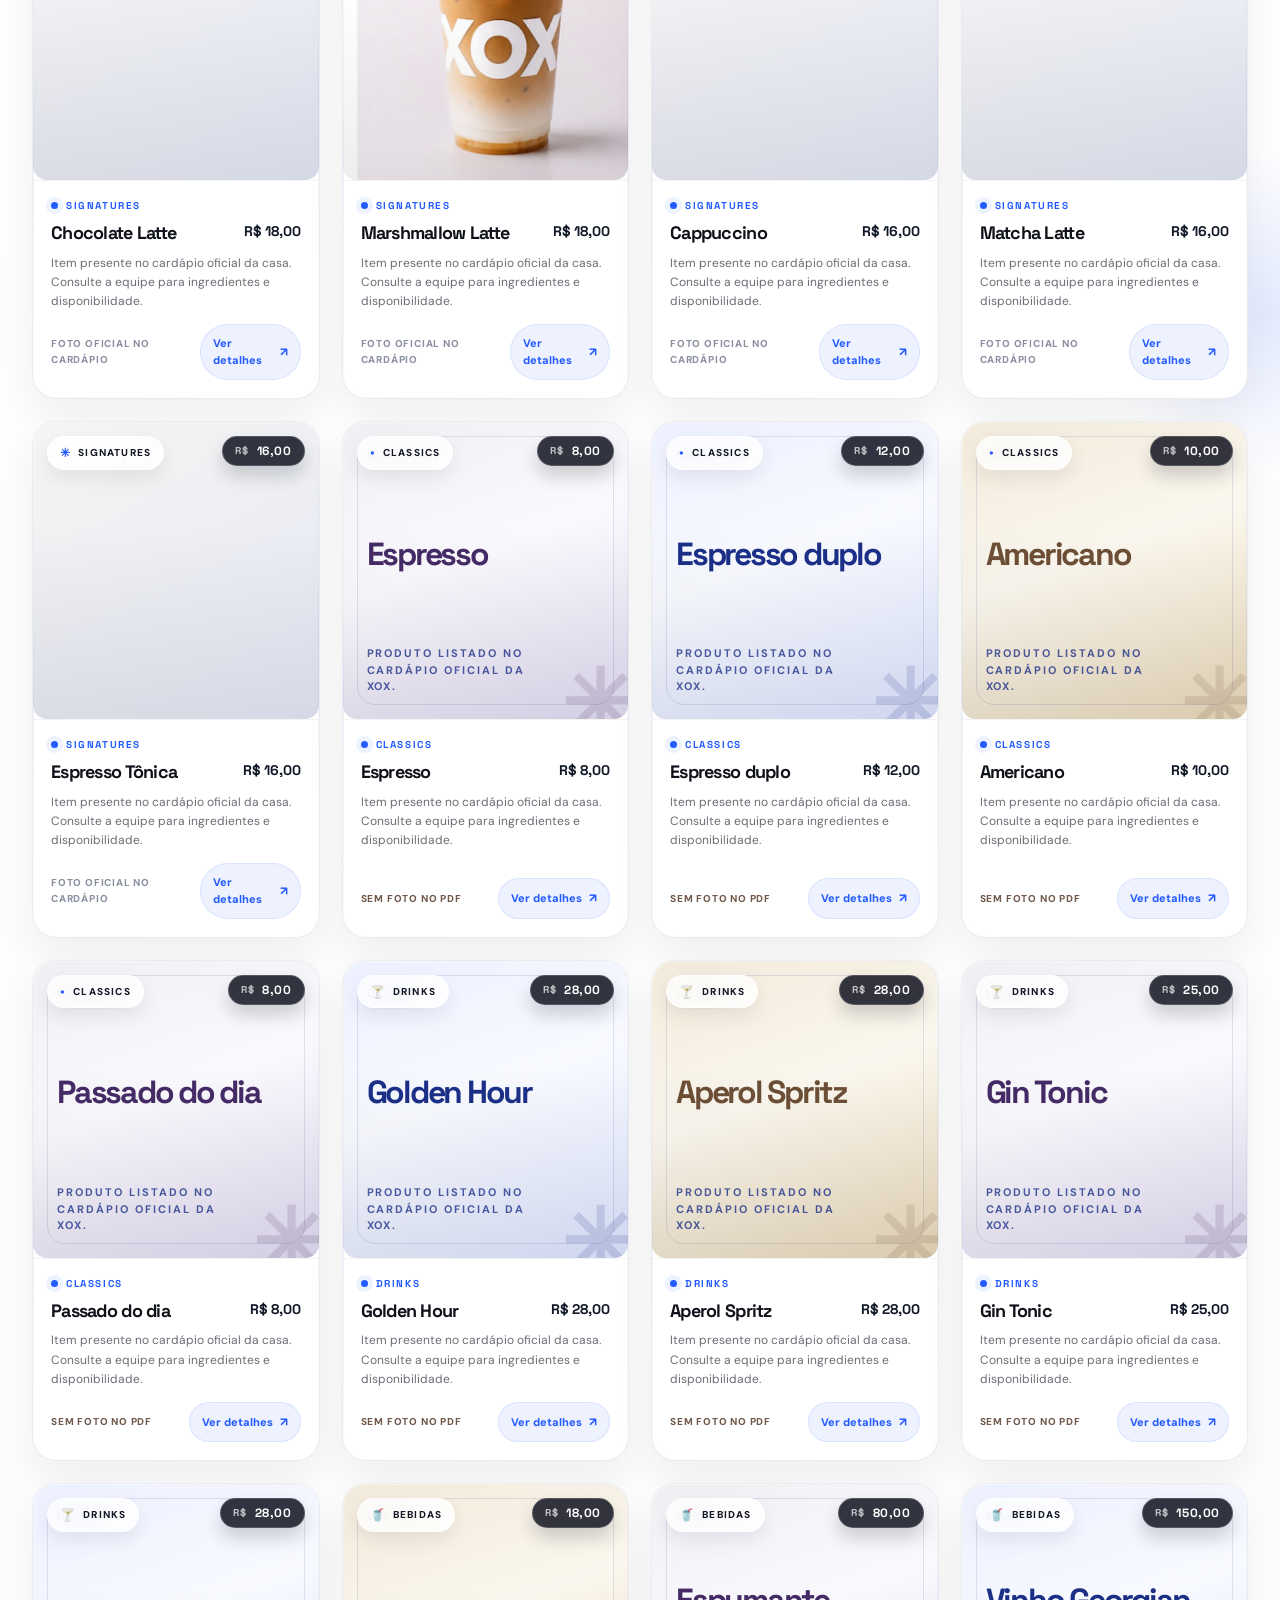
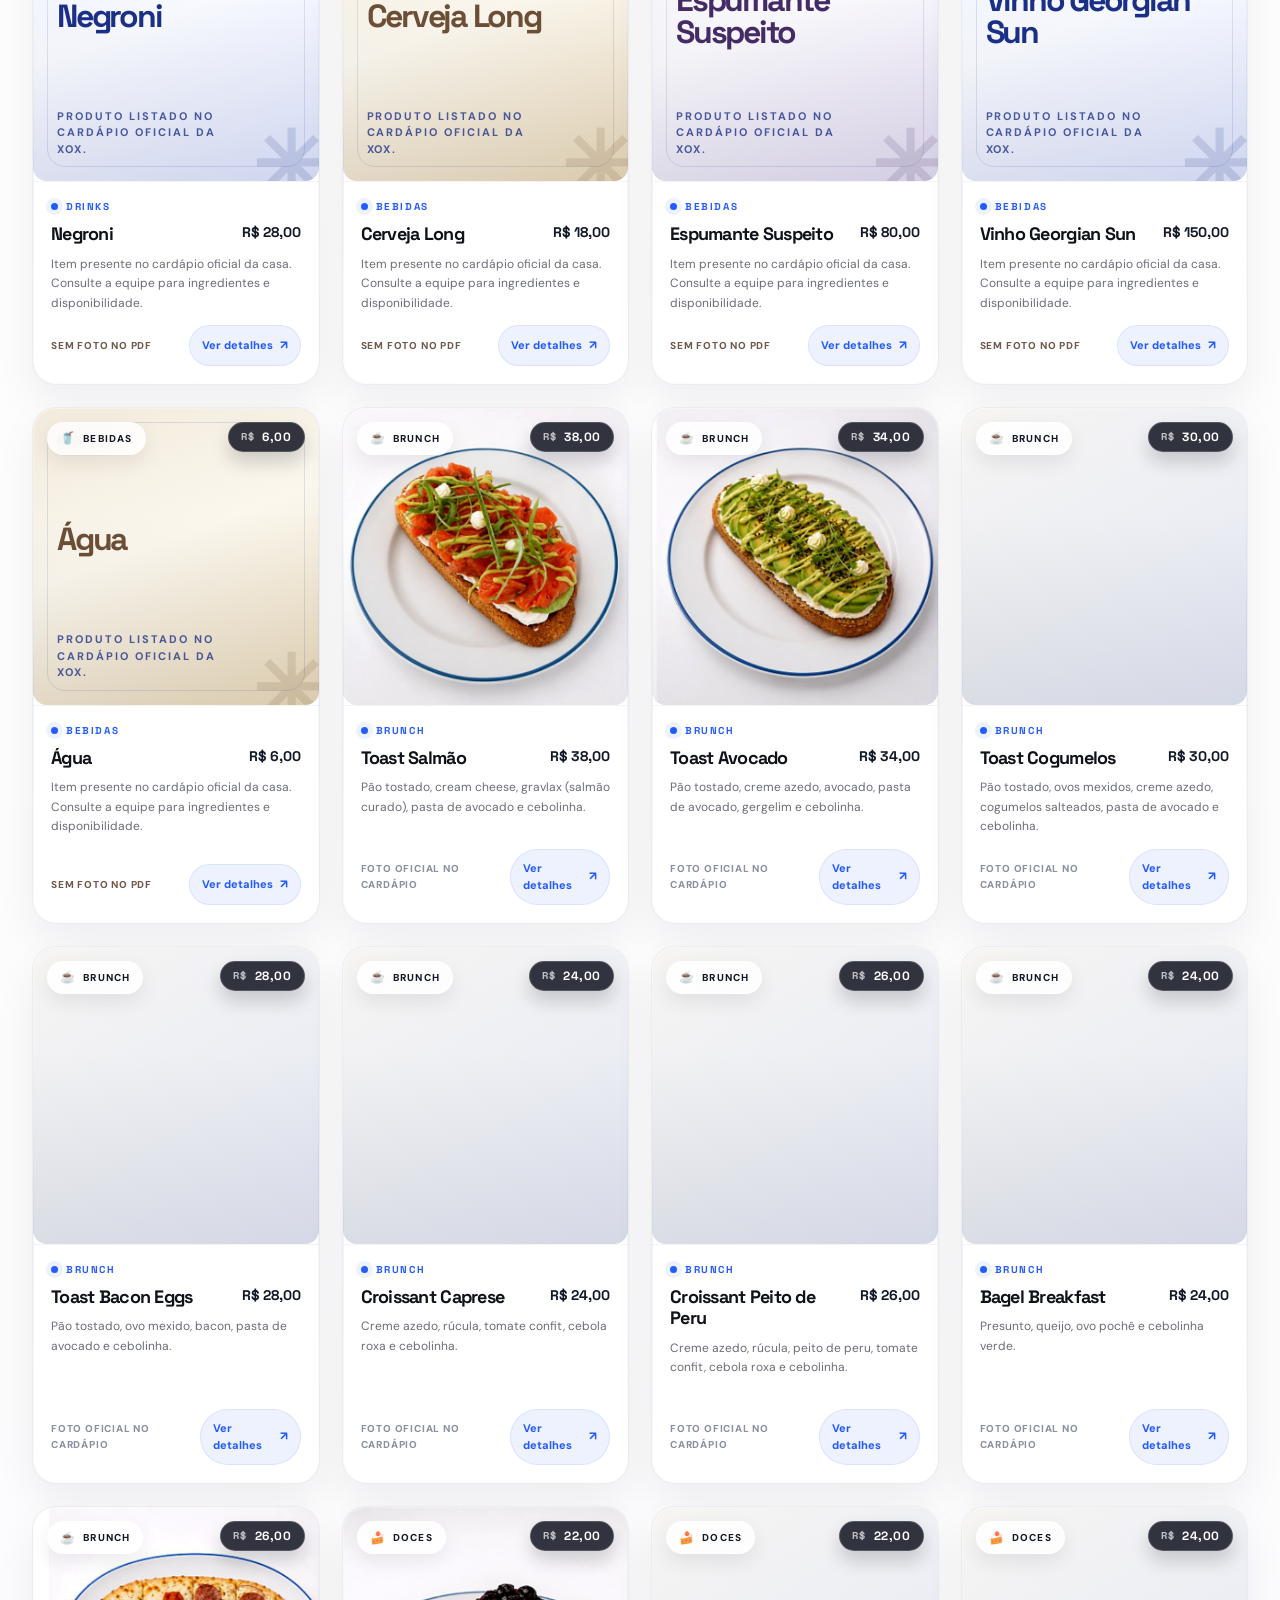
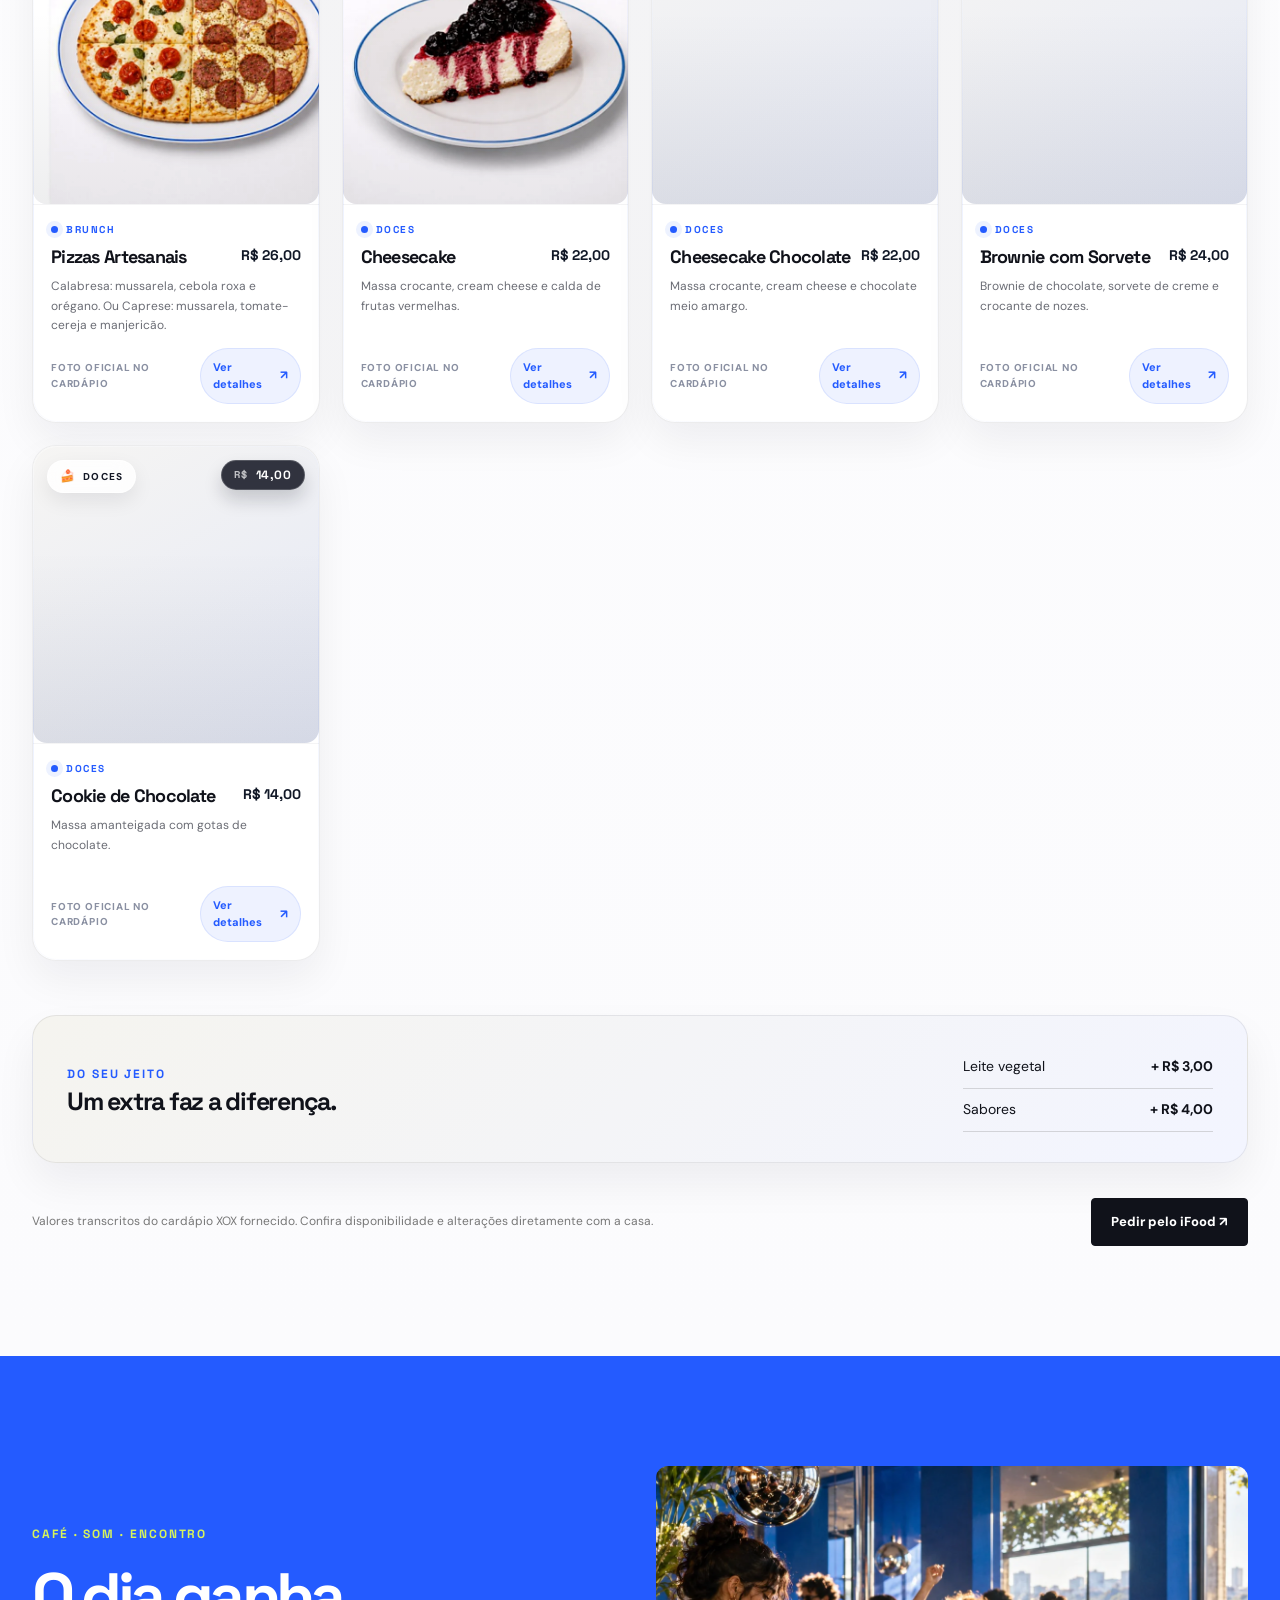
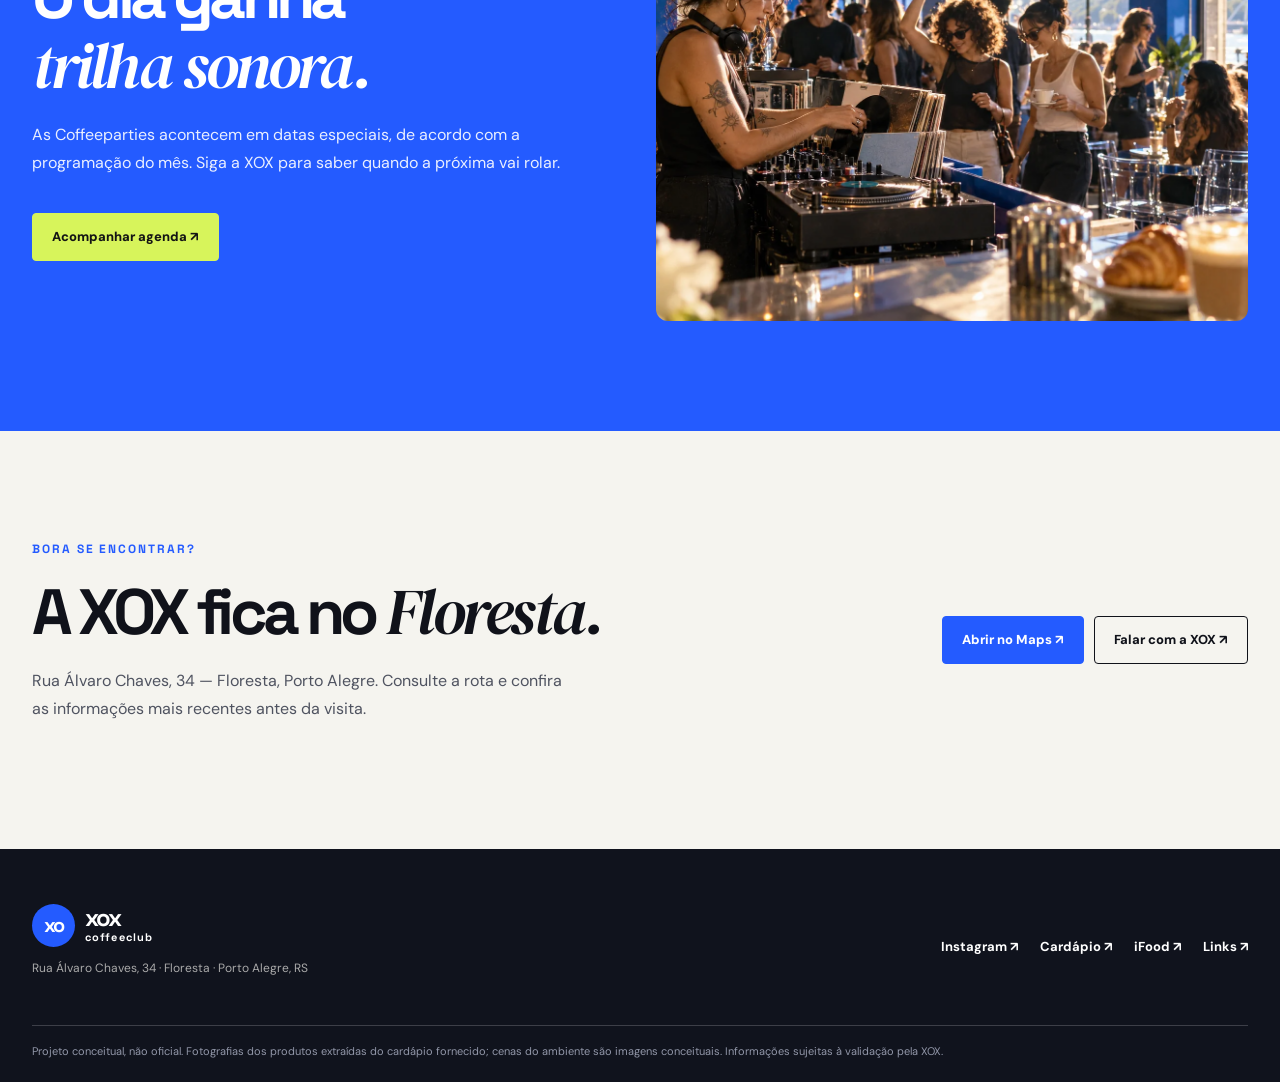
==== commit 2bff0159: "Fix product card composition across concepts" ====
--- a/index.html
+++ b/index.html
@@ -21,7 +21,7 @@
  <div class="spotlight-intro"><span class="spotlight-eyebrow" id="spotlight-eyebrow">01 / OS FAVORITOS</span><h3 id="spotlight-title">Worth a<br><em>closer look.</em></h3><p id="spotlight-copy">Três boas desculpas para ficar mais um pouco.</p><span class="spotlight-decor" aria-hidden="true">✳</span></div>
  <button class="spotlight-item" type="button" data-product="2" aria-label="Ver Strawberry Matcha"><span class="spotlight-visual"><img src="assets/menu/strawberry-matcha.webp" loading="lazy" decoding="async" width="620" height="750" alt="Strawberry Matcha"></span><span class="spotlight-caption"><span>01 / SIGNATURE</span><strong>Strawberry<br>Matcha</strong><b>R$ 22,00 <i>↗</i></b></span></button>
  <button class="spotlight-item" type="button" data-product="22" aria-label="Ver Toast Salmão"><span class="spotlight-visual"><img src="assets/menu/toast-salmao.webp" loading="lazy" decoding="async" width="620" height="750" alt="Toast Salmão"></span><span class="spotlight-caption"><span>02 / BRUNCH</span><strong>Toast<br>Salmão</strong><b>R$ 38,00 <i>↗</i></b></span></button>
- <button class="spotlight-item" type="button" data-product="30" aria-label="Ver Cheesecake"><span class="spotlight-visual"><img src="assets/menu/cheesecake.webp" loading="lazy" decoding="async" width="620" height="750" alt="Cheesecake"></span><span class="spotlight-caption"><span>03 / SWEET</span><strong>Cheese-<br>cake</strong><b>R$ 22,00 <i>↗</i></b></span></button>
+ <button class="spotlight-item" type="button" data-product="30" aria-label="Ver Cheesecake"><span class="spotlight-visual"><img src="assets/menu/cheesecake.webp" loading="lazy" decoding="async" width="620" height="750" alt="Cheesecake"></span><span class="spotlight-caption"><span>03 / SWEET</span><strong>Cheesecake</strong><b>R$ 22,00 <i>↗</i></b></span></button>
 </div>
 <div class="catalog-controls"><label class="search-field"><span aria-hidden="true">⌕</span><input id="menu-search" type="search" placeholder="Buscar por nome ou ingrediente..." autocomplete="off" aria-label="Buscar no cardápio"><button type="button" class="search-clear" id="search-clear" aria-label="Limpar busca" hidden>✕</button><kbd>/</kbd></label><div class="categories" role="group" aria-label="Filtrar cardápio" id="category-list"></div><div class="controls-note">busque, filtre e explore os detalhes</div></div><div class="menu-count" id="menu-count" aria-live="polite"></div><div class="menu-grid" id="menu-grid"></div><div class="menu-empty" id="menu-empty" hidden><h3>Nada por aqui :/</h3><p>Tente outro ingrediente ou escolha uma categoria.</p><button id="clear-filters" class="pill primary">Ver tudo novamente ↗</button></div><div class="menu-extras"><div><span class="eyebrow">do seu jeito</span><h3>Um extra faz a diferença.</h3></div><div class="extras-list"><div>Leite vegetal <b>+ R$ 3,00</b></div><div>Sabores <b>+ R$ 4,00</b></div></div></div><div class="menu-bottom"><p>Valores transcritos do cardápio XOX fornecido. Confira disponibilidade e alterações diretamente com a casa.</p><a href="https://www.ifood.com.br/delivery/porto-alegre-rs/xox-coffeeclub-floresta/fa80816a-323a-4dc0-9d6d-e260d02aa68b?utm_medium=share" target="_blank" rel="noopener noreferrer" class="pill dark">Pedir pelo iFood ↗</a></div></div></section>
 <section id="agenda" class="party section"><div class="wrap party-inner"><div><div class="eyebrow">café · som · encontro</div><h2 id="party-title">O dia ganha<br><em>trilha sonora.</em></h2><p>As Coffeeparties acontecem em datas especiais, de acordo com a programação do mês. Siga a XOX para saber quando a próxima vai rolar.</p><a href="https://www.instagram.com/xoxcoffeeclub/" target="_blank" rel="noopener noreferrer" class="pill primary">Acompanhar agenda ↗</a></div><img src="https://oluisvi.github.io/xox-coffeeclub-conceito/assets/xox-coffee-party.webp" loading="lazy" alt="Imagem conceitual de uma coffeeparty com DJ e convidados"></div></section>
